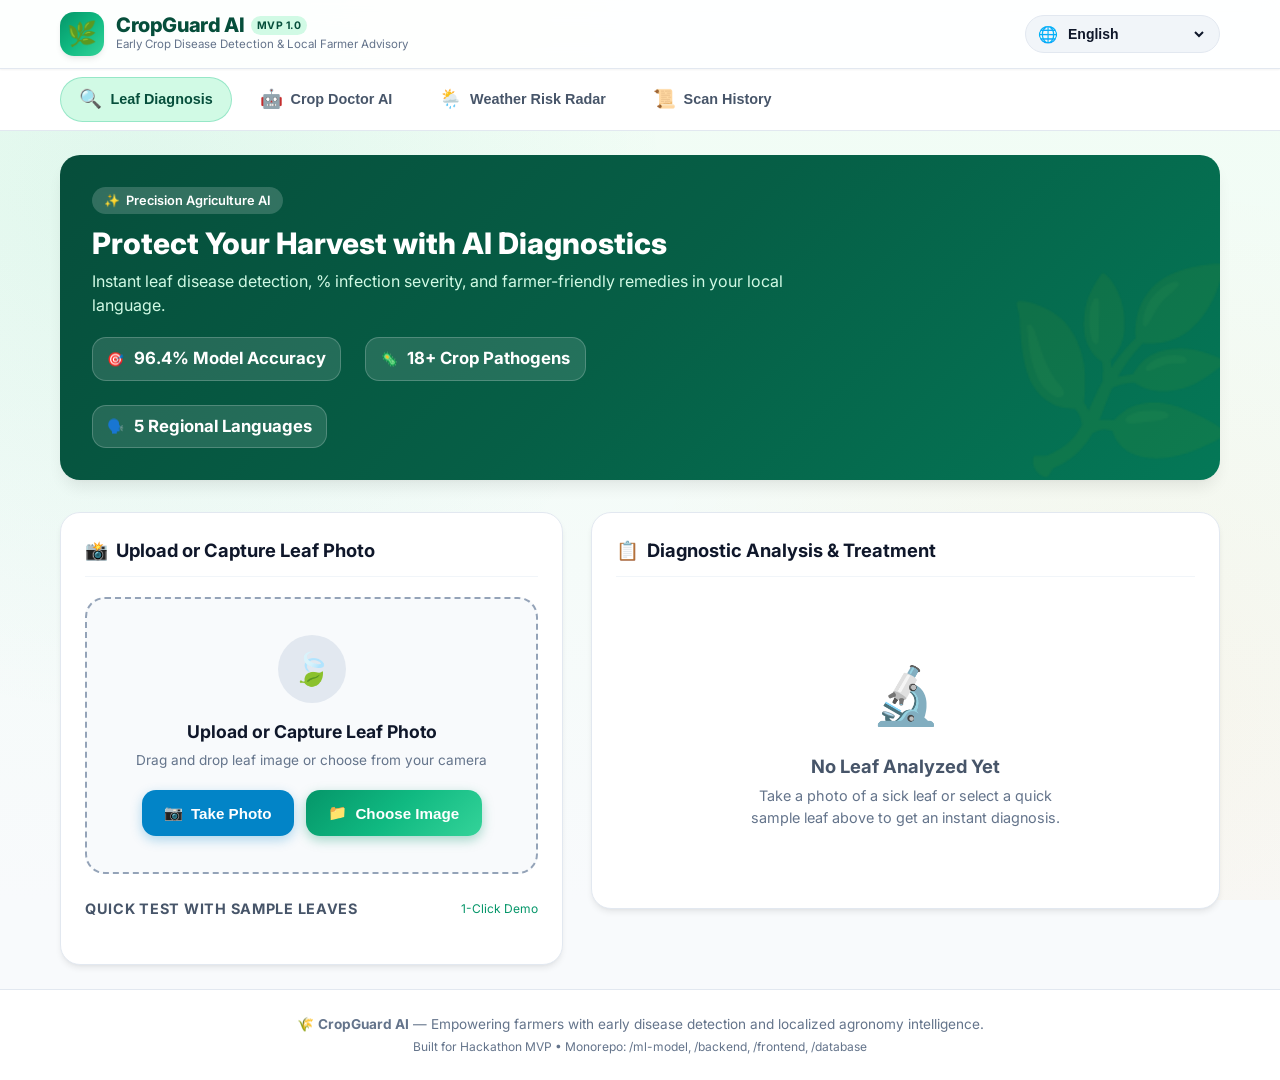
==== frontend/index.html @ 184a6dca "feat: complete CropGuard AI platform implementation" ====
<!DOCTYPE html>
<html lang="en">
<head>
  <meta charset="UTF-8">
  <meta name="viewport" content="width=device-width, initial-scale=1.0, maximum-scale=1.0, user-scalable=no">
  <title>CropGuard AI — Early Crop Disease Detection & Local Farmer Advisory</title>
  <meta name="description" content="AI-powered leaf disease detection and actionable pest management in regional languages for farmers.">
  
  <!-- Google Fonts: Inter -->
  <link rel="preconnect" href="https://fonts.googleapis.com">
  <link rel="preconnect" href="https://fonts.gstatic.com" crossorigin>
  <link href="https://fonts.googleapis.com/css2?family=Inter:wght@400;500;600;700;800&display=swap" rel="stylesheet">
  
  <!-- Main Stylesheet -->
  <link rel="stylesheet" href="css/styles.css">
</head>
<body>
  <div class="bg-ambient"></div>

  <!-- Header Bar -->
  <header class="app-header">
    <div class="header-container">
      <div class="brand-wrapper">
        <div class="brand-icon-box">🌿</div>
        <div class="brand-text">
          <div style="display: flex; align-items: center; gap: 0.4rem;">
            <h1 data-i18n="appTitle">CropGuard AI</h1>
            <span class="brand-badge">MVP 1.0</span>
          </div>
          <p style="font-size: 0.72rem; color: var(--text-muted);" data-i18n="tagline">Early Crop Disease Detection & Local Farmer Advisory</p>
        </div>
      </div>

      <div class="header-controls">
        <div class="lang-selector-wrap">
          <span>🌐</span>
          <select id="langSelect" class="lang-selector" aria-label="Select Language">
            <option value="en">English</option>
            <option value="hi">हिन्दी (Hindi)</option>
            <option value="mr">मराठी (Marathi)</option>
            <option value="es">Español (Spanish)</option>
            <option value="te">తెలుగు (Telugu)</option>
          </select>
        </div>
      </div>
    </div>
  </header>

  <!-- Navigation Tabs -->
  <nav class="app-nav">
    <div class="nav-container">
      <button class="nav-btn active" data-tab="scanner">
        <span class="nav-icon">🔍</span>
        <span data-i18n="tabScanner">Leaf Diagnosis</span>
      </button>
      <button class="nav-btn" data-tab="doctor">
        <span class="nav-icon">🤖</span>
        <span data-i18n="tabDoctor">Crop Doctor AI</span>
      </button>
      <button class="nav-btn" data-tab="weather">
        <span class="nav-icon">🌦️</span>
        <span data-i18n="tabWeather">Weather Risk Radar</span>
      </button>
      <button class="nav-btn" data-tab="history">
        <span class="nav-icon">📜</span>
        <span data-i18n="tabHistory">Scan History</span>
      </button>
    </div>
  </nav>

  <!-- Main Application Content -->
  <main class="app-main">

    <!-- ======================================================== -->
    <!-- TAB 1: LEAF DIAGNOSIS SCANNER -->
    <!-- ======================================================== -->
    <section id="tab-scanner" class="tab-pane active">
      
      <!-- Hero Banner -->
      <div class="hero-banner">
        <div class="hero-content">
          <div class="hero-tag">
            <span>✨</span> <span>Precision Agriculture AI</span>
          </div>
          <h2 class="hero-title" data-i18n="heroTitle">Protect Your Harvest with AI Diagnostics</h2>
          <p class="hero-subtitle" data-i18n="heroSubtitle">Instant leaf disease detection, % infection severity, and farmer-friendly remedies in your local language.</p>
          
          <div class="quick-stats-row">
            <div class="stat-chip">
              <span>🎯</span>
              <div><b data-i18n="statAccuracy">96.4% Model Accuracy</b></div>
            </div>
            <div class="stat-chip">
              <span>🦠</span>
              <div><b data-i18n="statDiseases">18+ Crop Pathogens</b></div>
            </div>
            <div class="stat-chip">
              <span>🗣️</span>
              <div><b data-i18n="statLanguages">5 Regional Languages</b></div>
            </div>
          </div>
        </div>
      </div>

      <!-- Scanner Grid -->
      <div class="scanner-grid">
        
        <!-- Left: Upload Box & Samples -->
        <div class="upload-column">
          <div class="card">
            <div class="card-header">
              <h3 class="card-title">
                <span>📸</span> <span data-i18n="uploadTitle">Upload or Capture Leaf Photo</span>
              </h3>
            </div>

            <!-- Drag & Drop Zone -->
            <div id="dropzone" class="dropzone-container">
              <div class="dropzone-icon">🍃</div>
              <div class="dropzone-text">
                <h3 data-i18n="uploadTitle">Upload or Capture Leaf Photo</h3>
                <p data-i18n="uploadSubtitle">Drag and drop leaf image or choose from your camera</p>
              </div>

              <div class="upload-action-buttons">
                <!-- Mobile Camera Button -->
                <button id="btnCamera" class="btn btn-camera" type="button">
                  <span>📷</span> <span data-i18n="btnTakePhoto">Take Photo</span>
                </button>
                <!-- File Picker Button -->
                <button id="btnPickFile" class="btn btn-primary" type="button">
                  <span>📁</span> <span data-i18n="btnUpload">Choose Image</span>
                </button>
              </div>

              <!-- Hidden Inputs -->
              <input id="fileInput" class="file-input-hidden" type="file" accept="image/*">
              <input id="cameraInput" class="file-input-hidden" type="file" accept="image/*" capture="environment">
            </div>

            <!-- Quick Test Sample Leaves Bar -->
            <div class="sample-bar-section">
              <div class="sample-bar-header">
                <h4 data-i18n="sampleHeader">Quick Test with Sample Leaves</h4>
                <span style="font-size: 0.75rem; color: var(--primary);">1-Click Demo</span>
              </div>
              <div id="samplesContainer" class="samples-carousel">
                <!-- Populated via JS -->
              </div>
            </div>
          </div>
        </div>

        <!-- Right: Results & Treatment Dashboard -->
        <div class="results-column">
          <div class="card results-card">
            <div class="card-header">
              <h3 class="card-title">
                <span>📋</span> <span>Diagnostic Analysis & Treatment</span>
              </h3>
            </div>

            <!-- Empty State -->
            <div id="emptyState" class="empty-state">
              <div class="empty-state-icon">🔬</div>
              <h3 data-i18n="emptyStateTitle">No Leaf Analyzed Yet</h3>
              <p data-i18n="emptyStateDesc">Take a photo of a sick leaf or select a quick sample leaf above to get an instant diagnosis.</p>
            </div>

            <!-- Loading State -->
            <div id="loadingState" class="loading-state">
              <div class="spinner"></div>
              <h3 data-i18n="loadingTitle">Analyzing Leaf Image...</h3>
              <p style="color: var(--text-muted); font-size: 0.85rem;" data-i18n="loadingSubtitle">
                Segmenting leaf tissue, identifying pathogens, and generating actionable remedy...
              </p>
            </div>

            <!-- Filled Results Content -->
            <div id="resultsContent" class="results-content">
              
              <!-- Crop & Disease Header -->
              <div class="diagnosis-header-card">
                <img id="diagnosisImg" class="diagnosis-img-preview" src="" alt="Analyzed Leaf">
                <div class="diagnosis-meta">
                  <div id="cropTag" class="crop-tag">🌱 Tomato</div>
                  <h3 id="diseaseTitle" class="disease-name-title">Early Blight</h3>
                  <div class="badge-row">
                    <span id="severityBadge" class="badge badge-medium badge-pulse">⚠️ Severity: Medium</span>
                    <span id="urgencyBadge" class="badge urgency-badge">⏱️ Act within 24-48 hours</span>
                  </div>
                </div>
              </div>

              <!-- Dual Meters (Severity & AI Confidence) -->
              <div class="meters-grid">
                <!-- Leaf Infection Area Meter -->
                <div class="meter-box">
                  <div class="meter-header">
                    <span data-i18n="affectedAreaLabel">Infected Leaf Area</span>
                    <span id="affectedPctVal" class="meter-val">28.5%</span>
                  </div>
                  <div class="progress-track">
                    <div id="affectedFill" class="progress-fill" style="width: 28.5%; background: var(--severity-medium);"></div>
                  </div>
                </div>

                <!-- AI Confidence Meter -->
                <div class="meter-box">
                  <div class="meter-header">
                    <span data-i18n="confidenceLabel">AI Confidence</span>
                    <span id="confidenceVal" class="meter-val">94%</span>
                  </div>
                  <div class="progress-track">
                    <div id="confidenceFill" class="progress-fill" style="width: 94%; background: var(--severity-healthy);"></div>
                  </div>
                </div>
              </div>

              <!-- Action Plan Section -->
              <div class="action-plan-wrap">
                <div class="section-subtitle">
                  <span data-i18n="actionPlanTitle">Actionable Treatment Plan</span>
                  <button id="speechBtn" class="speech-btn" type="button">
                    <span>🔊</span> <span data-i18n="btnListen">Listen Aloud</span>
                  </button>
                </div>

                <div id="actionStepsList" class="action-cards-list">
                  <!-- Injected via JS -->
                </div>
              </div>

              <!-- Ask Doctor for More Button -->
              <div style="margin-top: 1.25rem;">
                <button id="btnAskDoctorForScan" class="btn btn-outline" style="width: 100%;" type="button">
                  <span>💬</span> <span data-i18n="btnAskDoctor">Ask Crop Doctor About This</span>
                </button>
              </div>

            </div>
          </div>
        </div>

      </div>
    </section>


    <!-- ======================================================== -->
    <!-- TAB 2: CROP DOCTOR AI CHATBOT (KISAN SAHAYAK) -->
    <!-- ======================================================== -->
    <section id="tab-doctor" class="tab-pane">
      <div class="chat-container">
        
        <div class="chat-header">
          <div class="chat-header-info">
            <div class="chat-avatar">👨‍🌾</div>
            <div>
              <h3 style="font-size: 1.05rem; font-weight: 700;">Kisan Sahayak (Crop Doctor AI)</h3>
              <p style="font-size: 0.75rem; color: #d1fae5;">RAG Agronomy Knowledge Base • Real-time Guidance</p>
            </div>
          </div>
          <span class="badge" style="background: rgba(255,255,255,0.2); color:#fff;">Online</span>
        </div>

        <div id="chatMessages" class="chat-messages-area">
          <div class="chat-msg bot">
            <div class="chat-bubble">
              🌱 <b>Namaste Farmer Friend!</b><br>
              I am your AI Crop Doctor. Ask me anything about leaf spots, pesticide dosages, organic neem sprays, crop rotation, or fungal disease prevention!
            </div>
          </div>
        </div>

        <!-- Suggestion Chips Bar -->
        <div class="chat-suggestions-bar">
          <button class="chip-btn" type="button">How to treat Tomato Early Blight organically?</button>
          <button class="chip-btn" type="button">What is the Mancozeb dosage for potato blight?</button>
          <button class="chip-btn" type="button">How to cure whitefly infestation?</button>
          <button class="chip-btn" type="button">How to prevent rice blast disease?</button>
        </div>

        <!-- Chat Input -->
        <div class="chat-input-bar">
          <input id="chatInput" class="chat-input" type="text" placeholder="Ask about organic neem sprays, fertilizer dosages, leaf spots..." data-i18n-placeholder="chatPlaceholder">
          <button id="chatSendBtn" class="btn btn-primary" type="button">
            <span>➤</span> <span data-i18n="btnSend">Ask</span>
          </button>
        </div>

      </div>
    </section>


    <!-- ======================================================== -->
    <!-- TAB 3: WEATHER & DISEASE RISK RADAR -->
    <!-- ======================================================== -->
    <section id="tab-weather" class="tab-pane">
      <div class="weather-radar-grid">
        
        <!-- Controls Sidebar -->
        <div class="weather-controls-box">
          <h3 style="font-size: 1.15rem; font-weight: 700; margin-bottom: 0.5rem;" data-i18n="weatherTitle">Weather-Driven Disease Risk</h3>
          <p style="font-size: 0.85rem; color: var(--text-muted); margin-bottom: 1.25rem;" data-i18n="weatherSubtitle">Microclimate parameters for disease sporulation</p>

          <div class="slider-group">
            <div class="slider-label">
              <span>🌡️ Temperature</span>
              <span id="tempVal" style="color: var(--primary); font-weight: 700;">26.0°C</span>
            </div>
            <input id="tempSlider" class="range-slider" type="range" min="10" max="45" step="0.5" value="26.0">
          </div>

          <div class="slider-group">
            <div class="slider-label">
              <span>💧 Relative Humidity</span>
              <span id="humidityVal" style="color: #0284c7; font-weight: 700;">82%</span>
            </div>
            <input id="humiditySlider" class="range-slider" type="range" min="20" max="100" step="1" value="82">
          </div>

          <div class="slider-group">
            <div class="slider-label">
              <span>🌧️ Rainfall / Dew</span>
              <span id="rainVal" style="color: #6366f1; font-weight: 700;">4.5 mm</span>
            </div>
            <input id="rainSlider" class="range-slider" type="range" min="0" max="25" step="0.5" value="4.5">
          </div>

          <div style="background: #f1f5f9; padding: 0.85rem; border-radius: var(--radius-md); font-size: 0.8rem; color: var(--text-secondary);">
            💡 <i>Fungal spores germinate when relative humidity exceeds 75% with temperatures between 18°C and 28°C.</i>
          </div>
        </div>

        <!-- Radar Results Area -->
        <div class="card">
          <div style="display: flex; justify-content: space-between; align-items: center; margin-bottom: 1rem;">
            <h3 style="font-size: 1.2rem; font-weight: 800;">Real-Time Risk Analysis</h3>
            <span id="weatherOverallBadge" class="badge badge-high">High Risk Alert</span>
          </div>

          <div style="margin-bottom: 1.5rem;">
            <h4 id="weatherHeadline" style="font-size: 1.1rem; font-weight: 700; color: var(--text-primary); margin-bottom: 0.25rem;">
              High Fungal Blight Outbreak Risk Detected!
            </h4>
            <p id="weatherSummary" style="font-size: 0.9rem; color: var(--text-secondary);">
              High relative humidity (82%) and optimal temp (26°C) create prime conditions for Late Blight, Scab, and Downy Mildew.
            </p>
          </div>

          <!-- Risk Breakdown Cards -->
          <div id="riskCardsContainer" class="risk-cards-grid" style="margin-bottom: 1.5rem;">
            <!-- Injected via JS -->
          </div>

          <!-- Advisory Checklist -->
          <div style="background: #f8fafc; border: 1px solid var(--border-color); border-radius: var(--radius-md); padding: 1rem 1.25rem;">
            <h5 style="font-size: 0.9rem; font-weight: 700; margin-bottom: 0.6rem;">🛡️ Agronomic Field Preparation Checklist:</h5>
            <ul id="weatherChecklist" style="list-style: none;">
              <!-- Injected via JS -->
            </ul>
          </div>
        </div>

      </div>
    </section>


    <!-- ======================================================== -->
    <!-- TAB 4: SCAN HISTORY -->
    <!-- ======================================================== -->
    <section id="tab-history" class="tab-pane">
      <div class="card">
        <div class="card-header">
          <h3 class="card-title">
            <span>📜</span> <span data-i18n="historyTitle">Previous Crop Scans</span>
          </h3>
          <button id="refreshHistoryBtn" class="btn btn-outline btn-sm" type="button">
            <span>🔄</span> <span>Refresh</span>
          </button>
        </div>

        <div id="historyGrid" class="history-grid">
          <!-- Injected via JS -->
        </div>
      </div>
    </section>

  </main>

  <!-- Toast Notification Container -->
  <div id="toastContainer" class="toast-container"></div>

  <!-- Footer -->
  <footer class="app-footer">
    <p>🌾 <b>CropGuard AI</b> — Empowering farmers with early disease detection and localized agronomy intelligence.</p>
    <p style="font-size: 0.75rem; margin-top: 0.25rem; color: var(--text-muted);">
      Built for Hackathon MVP • Monorepo: /ml-model, /backend, /frontend, /database
    </p>
  </footer>

  <!-- Scripts -->
  <script src="js/i18n.js"></script>
  <script src="js/audio.js"></script>
  <script src="js/camera.js"></script>
  <script src="js/app.js"></script>
</body>
</html>
---- frontend/css/styles.css ----
/* CropGuard AI - Premium Agricultural Design System */
:root {
  --primary: #059669;
  --primary-hover: #047857;
  --primary-light: #d1fae5;
  --primary-dark: #064e3b;
  --primary-gradient: linear-gradient(135deg, #059669 0%, #10b981 50%, #34d399 100%);
  --accent: #f59e0b;
  --accent-light: #fef3c7;
  --accent-dark: #b45309;
  
  --severity-healthy: #10b981;
  --severity-low: #3b82f6;
  --severity-medium: #f59e0b;
  --severity-high: #ef4444;

  --bg-main: #f8fafc;
  --bg-card: #ffffff;
  --bg-card-glass: rgba(255, 255, 255, 0.85);
  --border-color: #e2e8f0;
  --border-hover: #cbd5e1;

  --text-primary: #0f172a;
  --text-secondary: #475569;
  --text-muted: #64748b;
  --text-light: #f8fafc;

  --radius-sm: 8px;
  --radius-md: 14px;
  --radius-lg: 20px;
  --radius-full: 9999px;

  --shadow-sm: 0 1px 2px 0 rgba(0, 0, 0, 0.05);
  --shadow-md: 0 4px 6px -1px rgba(0, 0, 0, 0.08), 0 2px 4px -2px rgba(0, 0, 0, 0.05);
  --shadow-lg: 0 10px 15px -3px rgba(0, 0, 0, 0.08), 0 4px 6px -4px rgba(0, 0, 0, 0.04);
  --shadow-xl: 0 20px 25px -5px rgba(0, 0, 0, 0.1), 0 8px 10px -6px rgba(0, 0, 0, 0.05);
  --shadow-glow: 0 0 20px rgba(16, 185, 129, 0.25);

  --font-family: 'Inter', system-ui, -apple-system, BlinkMacSystemFont, "Segoe UI", Roboto, sans-serif;
  --transition-fast: 0.15s ease;
  --transition-normal: 0.25s ease;
}

* {
  box-sizing: border-box;
  margin: 0;
  padding: 0;
  -webkit-tap-highlight-color: transparent;
}

body {
  font-family: var(--font-family);
  background: var(--bg-main);
  color: var(--text-primary);
  line-height: 1.5;
  min-height: 100vh;
  display: flex;
  flex-direction: column;
}

/* Background Leaf Pattern */
.bg-ambient {
  position: fixed;
  top: 0;
  left: 0;
  width: 100vw;
  height: 100vh;
  background: 
    radial-gradient(circle at 10% 20%, rgba(16, 185, 129, 0.08) 0%, transparent 40%),
    radial-gradient(circle at 90% 80%, rgba(245, 158, 11, 0.06) 0%, transparent 40%),
    linear-gradient(180deg, #f0fdf4 0%, #f8fafc 100%);
  z-index: -1;
  pointer-events: none;
}

/* App Header */
.app-header {
  background: rgba(255, 255, 255, 0.92);
  backdrop-filter: blur(12px);
  border-bottom: 1px solid var(--border-color);
  position: sticky;
  top: 0;
  z-index: 100;
  box-shadow: var(--shadow-sm);
}

.header-container {
  max-width: 1200px;
  margin: 0 auto;
  padding: 0.75rem 1.25rem;
  display: flex;
  align-items: center;
  justify-content: space-between;
}

.brand-wrapper {
  display: flex;
  align-items: center;
  gap: 0.75rem;
  text-decoration: none;
  color: inherit;
}

.brand-icon-box {
  width: 44px;
  height: 44px;
  background: var(--primary-gradient);
  border-radius: var(--radius-md);
  display: flex;
  align-items: center;
  justify-content: center;
  font-size: 1.5rem;
  box-shadow: var(--shadow-md);
  color: #fff;
}

.brand-text h1 {
  font-size: 1.25rem;
  font-weight: 800;
  letter-spacing: -0.02em;
  color: var(--primary-dark);
  line-height: 1.1;
}

.brand-badge {
  font-size: 0.65rem;
  font-weight: 700;
  background: var(--primary-light);
  color: var(--primary-dark);
  padding: 2px 6px;
  border-radius: var(--radius-full);
  letter-spacing: 0.05em;
  text-transform: uppercase;
}

.header-controls {
  display: flex;
  align-items: center;
  gap: 0.75rem;
}

.lang-selector-wrap {
  display: flex;
  align-items: center;
  gap: 0.4rem;
  background: #f1f5f9;
  padding: 0.35rem 0.75rem;
  border-radius: var(--radius-full);
  border: 1px solid var(--border-color);
}

.lang-selector {
  background: transparent;
  border: none;
  font-size: 0.875rem;
  font-weight: 600;
  color: var(--text-primary);
  outline: none;
  cursor: pointer;
}

/* Nav Tabs */
.app-nav {
  background: #fff;
  border-bottom: 1px solid var(--border-color);
}

.nav-container {
  max-width: 1200px;
  margin: 0 auto;
  display: flex;
  gap: 0.5rem;
  padding: 0.5rem 1.25rem;
  overflow-x: auto;
  scrollbar-width: none;
}

.nav-container::-webkit-scrollbar {
  display: none;
}

.nav-btn {
  display: flex;
  align-items: center;
  gap: 0.5rem;
  padding: 0.65rem 1.15rem;
  border-radius: var(--radius-full);
  border: 1px solid transparent;
  background: transparent;
  font-size: 0.9rem;
  font-weight: 600;
  color: var(--text-secondary);
  cursor: pointer;
  white-space: nowrap;
  transition: all var(--transition-fast);
}

.nav-btn:hover {
  background: #f1f5f9;
  color: var(--primary-dark);
}

.nav-btn.active {
  background: var(--primary-light);
  color: var(--primary-dark);
  border-color: rgba(16, 185, 129, 0.3);
  font-weight: 700;
}

.nav-btn .nav-icon {
  font-size: 1.15rem;
}

/* Main Container */
.app-main {
  flex: 1;
  max-width: 1200px;
  margin: 0 auto;
  width: 100%;
  padding: 1.5rem 1.25rem;
}

.tab-pane {
  display: none;
  animation: fadeIn 0.3s cubic-bezier(0.16, 1, 0.3, 1);
}

.tab-pane.active {
  display: block;
}

@keyframes fadeIn {
  from { opacity: 0; transform: translateY(6px); }
  to { opacity: 1; transform: translateY(0); }
}

/* Hero Section */
.hero-banner {
  background: linear-gradient(135deg, #064e3b 0%, #065f46 50%, #047857 100%);
  color: #fff;
  border-radius: var(--radius-lg);
  padding: 2rem 2rem;
  margin-bottom: 2rem;
  box-shadow: var(--shadow-lg);
  position: relative;
  overflow: hidden;
}

.hero-banner::after {
  content: '🌿';
  position: absolute;
  right: -20px;
  bottom: -30px;
  font-size: 12rem;
  opacity: 0.12;
  pointer-events: none;
}

.hero-content {
  position: relative;
  z-index: 2;
  max-width: 700px;
}

.hero-tag {
  display: inline-flex;
  align-items: center;
  gap: 0.4rem;
  background: rgba(255, 255, 255, 0.18);
  padding: 0.25rem 0.75rem;
  border-radius: var(--radius-full);
  font-size: 0.8rem;
  font-weight: 600;
  margin-bottom: 0.75rem;
  backdrop-filter: blur(4px);
}

.hero-title {
  font-size: 1.85rem;
  font-weight: 800;
  line-height: 1.2;
  margin-bottom: 0.5rem;
}

.hero-subtitle {
  font-size: 1rem;
  color: #d1fae5;
  margin-bottom: 1.25rem;
  font-weight: 400;
}

.quick-stats-row {
  display: flex;
  gap: 1.5rem;
  flex-wrap: wrap;
}

.stat-chip {
  background: rgba(255, 255, 255, 0.12);
  border: 1px solid rgba(255, 255, 255, 0.2);
  padding: 0.5rem 0.9rem;
  border-radius: var(--radius-md);
  display: flex;
  align-items: center;
  gap: 0.6rem;
  font-size: 0.85rem;
}

.stat-chip b {
  font-size: 1.05rem;
}

/* Scanner Grid Layout */
.scanner-grid {
  display: grid;
  grid-template-columns: 1fr;
  gap: 1.75rem;
}

@media (min-width: 900px) {
  .scanner-grid {
    grid-template-columns: 1fr 1.25fr;
  }
}

/* Card Styling */
.card {
  background: var(--bg-card);
  border-radius: var(--radius-lg);
  border: 1px solid var(--border-color);
  box-shadow: var(--shadow-md);
  padding: 1.5rem;
  transition: box-shadow var(--transition-normal);
}

.card:hover {
  box-shadow: var(--shadow-lg);
}

.card-header {
  display: flex;
  align-items: center;
  justify-content: space-between;
  margin-bottom: 1.25rem;
  padding-bottom: 0.75rem;
  border-bottom: 1px solid #f1f5f9;
}

.card-title {
  font-size: 1.15rem;
  font-weight: 700;
  color: var(--text-primary);
  display: flex;
  align-items: center;
  gap: 0.5rem;
}

/* Upload Dropzone */
.dropzone-container {
  border: 2px dashed #94a3b8;
  border-radius: var(--radius-lg);
  padding: 2.25rem 1.5rem;
  text-align: center;
  background: #f8fafc;
  cursor: pointer;
  transition: all var(--transition-fast);
  position: relative;
}

.dropzone-container:hover, .dropzone-container.dragover {
  border-color: var(--primary);
  background: #ecfdf5;
}

.dropzone-icon {
  width: 68px;
  height: 68px;
  background: #e2e8f0;
  color: var(--primary);
  border-radius: 50%;
  display: flex;
  align-items: center;
  justify-content: center;
  font-size: 2rem;
  margin: 0 auto 1rem;
  transition: transform var(--transition-fast);
}

.dropzone-container:hover .dropzone-icon {
  transform: scale(1.08);
  background: var(--primary-light);
}

.dropzone-text h3 {
  font-size: 1.1rem;
  font-weight: 700;
  color: var(--text-primary);
  margin-bottom: 0.25rem;
}

.dropzone-text p {
  font-size: 0.85rem;
  color: var(--text-muted);
  margin-bottom: 1.25rem;
}

.upload-action-buttons {
  display: flex;
  gap: 0.75rem;
  justify-content: center;
  flex-wrap: wrap;
}

.btn {
  display: inline-flex;
  align-items: center;
  justify-content: center;
  gap: 0.5rem;
  padding: 0.75rem 1.4rem;
  font-size: 0.95rem;
  font-weight: 600;
  border-radius: var(--radius-md);
  border: none;
  cursor: pointer;
  transition: all var(--transition-fast);
  text-decoration: none;
  min-height: 46px;
}

.btn-primary {
  background: var(--primary-gradient);
  color: #fff;
  box-shadow: 0 4px 12px rgba(5, 150, 105, 0.35);
}

.btn-primary:hover {
  background: linear-gradient(135deg, #047857 0%, #059669 100%);
  transform: translateY(-1px);
  box-shadow: 0 6px 16px rgba(5, 150, 105, 0.45);
}

.btn-camera {
  background: #0284c7;
  color: #fff;
  box-shadow: 0 4px 12px rgba(2, 132, 199, 0.3);
}

.btn-camera:hover {
  background: #0369a1;
  transform: translateY(-1px);
}

.btn-outline {
  background: #fff;
  color: var(--text-primary);
  border: 1px solid var(--border-color);
}

.btn-outline:hover {
  background: #f1f5f9;
  border-color: var(--border-hover);
}

.btn-sm {
  padding: 0.4rem 0.8rem;
  font-size: 0.85rem;
  min-height: 34px;
}

.file-input-hidden {
  display: none;
}

/* Sample Leaf Selector Bar */
.sample-bar-section {
  margin-top: 1.5rem;
}

.sample-bar-header {
  display: flex;
  align-items: center;
  justify-content: space-between;
  margin-bottom: 0.75rem;
}

.sample-bar-header h4 {
  font-size: 0.9rem;
  font-weight: 700;
  color: var(--text-secondary);
  text-transform: uppercase;
  letter-spacing: 0.05em;
}

.samples-carousel {
  display: flex;
  gap: 0.75rem;
  overflow-x: auto;
  padding-bottom: 0.5rem;
  scrollbar-width: thin;
}

.sample-card {
  flex: 0 0 110px;
  background: #fff;
  border: 1px solid var(--border-color);
  border-radius: var(--radius-md);
  padding: 0.5rem;
  text-align: center;
  cursor: pointer;
  transition: all var(--transition-fast);
}

.sample-card:hover {
  border-color: var(--primary);
  transform: translateY(-2px);
  box-shadow: var(--shadow-sm);
}

.sample-thumb-box {
  width: 100%;
  height: 70px;
  border-radius: var(--radius-sm);
  background: #f1f5f9;
  overflow: hidden;
  margin-bottom: 0.4rem;
  display: flex;
  align-items: center;
  justify-content: center;
}

.sample-thumb-box img {
  width: 100%;
  height: 100%;
  object-fit: cover;
}

.sample-card span {
  font-size: 0.72rem;
  font-weight: 600;
  color: var(--text-primary);
  display: block;
  white-space: nowrap;
  overflow: hidden;
  text-overflow: ellipsis;
}

/* Results Display Area */
.results-card {
  position: relative;
}

.empty-state {
  display: flex;
  flex-direction: column;
  align-items: center;
  justify-content: center;
  padding: 3.5rem 1.5rem;
  text-align: center;
}

.empty-state-icon {
  font-size: 3.5rem;
  margin-bottom: 1rem;
  color: #94a3b8;
}

.empty-state h3 {
  font-size: 1.15rem;
  font-weight: 700;
  color: var(--text-secondary);
  margin-bottom: 0.25rem;
}

.empty-state p {
  font-size: 0.9rem;
  color: var(--text-muted);
  max-width: 320px;
}

/* Scan Processing Loader */
.loading-state {
  display: none;
  flex-direction: column;
  align-items: center;
  justify-content: center;
  padding: 4rem 1.5rem;
  text-align: center;
}

.spinner {
  width: 52px;
  height: 52px;
  border: 4px solid var(--primary-light);
  border-top-color: var(--primary);
  border-radius: 50%;
  animation: spin 0.8s linear infinite;
  margin-bottom: 1.25rem;
}

@keyframes spin {
  to { transform: rotate(360deg); }
}

/* Results Content Filled */
.results-content {
  display: none;
}

.diagnosis-header-card {
  background: linear-gradient(135deg, #f0fdf4 0%, #ffffff 100%);
  border: 1px solid rgba(16, 185, 129, 0.2);
  border-radius: var(--radius-md);
  padding: 1.25rem;
  margin-bottom: 1.25rem;
  display: flex;
  gap: 1.25rem;
  align-items: center;
  flex-wrap: wrap;
}

.diagnosis-img-preview {
  width: 100px;
  height: 100px;
  border-radius: var(--radius-md);
  object-fit: cover;
  border: 2px solid #fff;
  box-shadow: var(--shadow-md);
  background: #e2e8f0;
}

.diagnosis-meta {
  flex: 1;
  min-width: 200px;
}

.crop-tag {
  font-size: 0.8rem;
  font-weight: 700;
  color: var(--primary-dark);
  text-transform: uppercase;
  letter-spacing: 0.05em;
  display: inline-flex;
  align-items: center;
  gap: 0.3rem;
  margin-bottom: 0.2rem;
}

.disease-name-title {
  font-size: 1.35rem;
  font-weight: 800;
  color: var(--text-primary);
  line-height: 1.2;
  margin-bottom: 0.5rem;
}

.badge-row {
  display: flex;
  align-items: center;
  gap: 0.6rem;
  flex-wrap: wrap;
}

.badge {
  display: inline-flex;
  align-items: center;
  gap: 0.35rem;
  padding: 0.3rem 0.75rem;
  border-radius: var(--radius-full);
  font-size: 0.8rem;
  font-weight: 700;
}

.badge-healthy { background: #d1fae5; color: #065f46; }
.badge-low { background: #dbeafe; color: #1e40af; }
.badge-medium { background: #fef3c7; color: #92400e; }
.badge-high { background: #fee2e2; color: #991b1b; }

.badge-pulse {
  animation: pulseBadge 2s infinite;
}

@keyframes pulseBadge {
  0% { transform: scale(1); }
  50% { transform: scale(1.05); }
  100% { transform: scale(1); }
}

.urgency-badge {
  background: #f1f5f9;
  color: #334155;
  border: 1px solid #cbd5e1;
}

/* Dual Meters (Severity % & Confidence) */
.meters-grid {
  display: grid;
  grid-template-columns: 1fr 1fr;
  gap: 1rem;
  margin-bottom: 1.25rem;
}

.meter-box {
  background: #f8fafc;
  border: 1px solid var(--border-color);
  border-radius: var(--radius-md);
  padding: 0.85rem 1rem;
}

.meter-header {
  display: flex;
  justify-content: space-between;
  align-items: center;
  font-size: 0.8rem;
  font-weight: 600;
  color: var(--text-secondary);
  margin-bottom: 0.4rem;
}

.meter-val {
  font-size: 1rem;
  font-weight: 800;
  color: var(--text-primary);
}

.progress-track {
  width: 100%;
  height: 8px;
  background: #e2e8f0;
  border-radius: var(--radius-full);
  overflow: hidden;
}

.progress-fill {
  height: 100%;
  border-radius: var(--radius-full);
  transition: width 0.6s cubic-bezier(0.16, 1, 0.3, 1);
}

/* Action Plan Section */
.action-plan-wrap {
  margin-bottom: 1.5rem;
}

.section-subtitle {
  font-size: 0.95rem;
  font-weight: 700;
  color: var(--text-secondary);
  display: flex;
  align-items: center;
  justify-content: space-between;
  margin-bottom: 0.75rem;
}

.speech-btn {
  background: #f1f5f9;
  border: 1px solid #cbd5e1;
  color: var(--text-primary);
  border-radius: var(--radius-full);
  padding: 0.3rem 0.8rem;
  font-size: 0.8rem;
  font-weight: 600;
  display: inline-flex;
  align-items: center;
  gap: 0.35rem;
  cursor: pointer;
  transition: all var(--transition-fast);
}

.speech-btn:hover {
  background: var(--primary-light);
  color: var(--primary-dark);
  border-color: var(--primary);
}

.speech-btn.playing {
  background: #ef4444;
  color: #fff;
  border-color: #dc2626;
  animation: pulseBadge 1.2s infinite;
}

.action-cards-list {
  display: flex;
  flex-direction: column;
  gap: 0.75rem;
}

.action-step-card {
  background: #fff;
  border: 1px solid var(--border-color);
  border-radius: var(--radius-md);
  padding: 0.9rem 1.1rem;
  display: flex;
  gap: 0.85rem;
  align-items: flex-start;
  transition: border-color var(--transition-fast);
}

.action-step-card:hover {
  border-color: #94a3b8;
}

.step-icon {
  width: 34px;
  height: 34px;
  border-radius: 50%;
  display: flex;
  align-items: center;
  justify-content: center;
  font-size: 1.1rem;
  flex-shrink: 0;
}

.step-icon.critical { background: #fee2e2; color: #b91c1c; }
.step-icon.organic { background: #d1fae5; color: #047857; }
.step-icon.chemical { background: #e0f2fe; color: #0369a1; }
.step-icon.prevention { background: #fef3c7; color: #b45309; }

.step-body h5 {
  font-size: 0.9rem;
  font-weight: 700;
  color: var(--text-primary);
  margin-bottom: 0.2rem;
}

.step-body p {
  font-size: 0.875rem;
  color: var(--text-secondary);
  line-height: 1.4;
}

/* Chat Assistant Tab */
.chat-container {
  display: flex;
  flex-direction: column;
  height: 600px;
  background: #fff;
  border-radius: var(--radius-lg);
  border: 1px solid var(--border-color);
  overflow: hidden;
  box-shadow: var(--shadow-md);
}

.chat-header {
  background: linear-gradient(135deg, #064e3b 0%, #065f46 100%);
  color: #fff;
  padding: 1rem 1.25rem;
  display: flex;
  align-items: center;
  justify-content: space-between;
}

.chat-header-info {
  display: flex;
  align-items: center;
  gap: 0.75rem;
}

.chat-avatar {
  width: 40px;
  height: 40px;
  background: rgba(255, 255, 255, 0.2);
  border-radius: 50%;
  display: flex;
  align-items: center;
  justify-content: center;
  font-size: 1.3rem;
}

.chat-messages-area {
  flex: 1;
  padding: 1.25rem;
  overflow-y: auto;
  display: flex;
  flex-direction: column;
  gap: 1rem;
  background: #f8fafc;
}

.chat-msg {
  display: flex;
  gap: 0.75rem;
  max-width: 85%;
}

.chat-msg.user {
  align-self: flex-end;
  flex-direction: row-reverse;
}

.chat-bubble {
  padding: 0.85rem 1.1rem;
  border-radius: var(--radius-md);
  font-size: 0.92rem;
  line-height: 1.45;
}

.chat-msg.user .chat-bubble {
  background: var(--primary);
  color: #fff;
  border-bottom-right-radius: 2px;
}

.chat-msg.bot .chat-bubble {
  background: #fff;
  color: var(--text-primary);
  border: 1px solid var(--border-color);
  border-bottom-left-radius: 2px;
  box-shadow: var(--shadow-sm);
}

.chat-suggestions-bar {
  padding: 0.6rem 1rem;
  background: #fff;
  border-top: 1px solid var(--border-color);
  display: flex;
  gap: 0.5rem;
  overflow-x: auto;
  scrollbar-width: none;
}

.chip-btn {
  background: #f1f5f9;
  border: 1px solid #e2e8f0;
  padding: 0.35rem 0.8rem;
  border-radius: var(--radius-full);
  font-size: 0.8rem;
  font-weight: 600;
  color: var(--text-secondary);
  white-space: nowrap;
  cursor: pointer;
  transition: all var(--transition-fast);
}

.chip-btn:hover {
  background: var(--primary-light);
  color: var(--primary-dark);
  border-color: var(--primary);
}

.chat-input-bar {
  padding: 0.85rem 1.25rem;
  background: #fff;
  border-top: 1px solid var(--border-color);
  display: flex;
  gap: 0.75rem;
}

.chat-input {
  flex: 1;
  padding: 0.75rem 1rem;
  border: 1px solid var(--border-color);
  border-radius: var(--radius-full);
  font-size: 0.95rem;
  outline: none;
  font-family: inherit;
}

.chat-input:focus {
  border-color: var(--primary);
  box-shadow: 0 0 0 3px rgba(16, 185, 129, 0.15);
}

/* Weather Radar Tab */
.weather-radar-grid {
  display: grid;
  grid-template-columns: 1fr;
  gap: 1.5rem;
}

@media (min-width: 850px) {
  .weather-radar-grid {
    grid-template-columns: 320px 1fr;
  }
}

.weather-controls-box {
  background: #fff;
  border-radius: var(--radius-lg);
  border: 1px solid var(--border-color);
  padding: 1.5rem;
}

.slider-group {
  margin-bottom: 1.25rem;
}

.slider-label {
  display: flex;
  justify-content: space-between;
  font-size: 0.875rem;
  font-weight: 600;
  margin-bottom: 0.35rem;
}

.range-slider {
  width: 100%;
  accent-color: var(--primary);
  cursor: pointer;
}

.risk-cards-grid {
  display: grid;
  grid-template-columns: 1fr;
  gap: 1rem;
}

@media (min-width: 650px) {
  .risk-cards-grid {
    grid-template-columns: 1fr 1fr;
  }
}

.risk-card {
  background: #fff;
  border-radius: var(--radius-md);
  border: 1px solid var(--border-color);
  padding: 1.25rem;
  box-shadow: var(--shadow-sm);
  display: flex;
  flex-direction: column;
  justify-content: space-between;
}

.risk-card-top {
  display: flex;
  align-items: center;
  justify-content: space-between;
  margin-bottom: 0.75rem;
}

.risk-card-title {
  font-size: 1rem;
  font-weight: 700;
}

.risk-score-circle {
  width: 48px;
  height: 48px;
  border-radius: 50%;
  display: flex;
  align-items: center;
  justify-content: center;
  font-weight: 800;
  font-size: 1.1rem;
}

/* History Cards */
.history-grid {
  display: grid;
  grid-template-columns: repeat(auto-fill, minmax(280px, 1fr));
  gap: 1.25rem;
}

.history-card {
  background: #fff;
  border-radius: var(--radius-md);
  border: 1px solid var(--border-color);
  padding: 1rem;
  box-shadow: var(--shadow-sm);
  transition: all var(--transition-fast);
  cursor: pointer;
}

.history-card:hover {
  border-color: var(--primary);
  transform: translateY(-2px);
  box-shadow: var(--shadow-md);
}

.history-card-header {
  display: flex;
  justify-content: space-between;
  align-items: center;
  margin-bottom: 0.5rem;
}

.history-date {
  font-size: 0.75rem;
  color: var(--text-muted);
}

.history-crop-title {
  font-size: 1.05rem;
  font-weight: 700;
  margin-bottom: 0.35rem;
}

.history-summary {
  font-size: 0.85rem;
  color: var(--text-secondary);
  display: -webkit-box;
  -webkit-line-clamp: 2;
  -webkit-box-orient: vertical;
  overflow: hidden;
}

/* Toast Notifications */
.toast-container {
  position: fixed;
  bottom: 20px;
  right: 20px;
  z-index: 1000;
  display: flex;
  flex-direction: column;
  gap: 0.5rem;
}

.toast {
  background: #1e293b;
  color: #fff;
  padding: 0.75rem 1.25rem;
  border-radius: var(--radius-md);
  font-size: 0.875rem;
  box-shadow: var(--shadow-xl);
  display: flex;
  align-items: center;
  gap: 0.5rem;
  animation: toastIn 0.3s ease;
}

@keyframes toastIn {
  from { opacity: 0; transform: translateY(10px); }
  to { opacity: 1; transform: translateY(0); }
}

/* Footer */
.app-footer {
  background: #fff;
  border-top: 1px solid var(--border-color);
  padding: 1.5rem 1.25rem;
  text-align: center;
  font-size: 0.85rem;
  color: var(--text-muted);
  margin-top: auto;
}
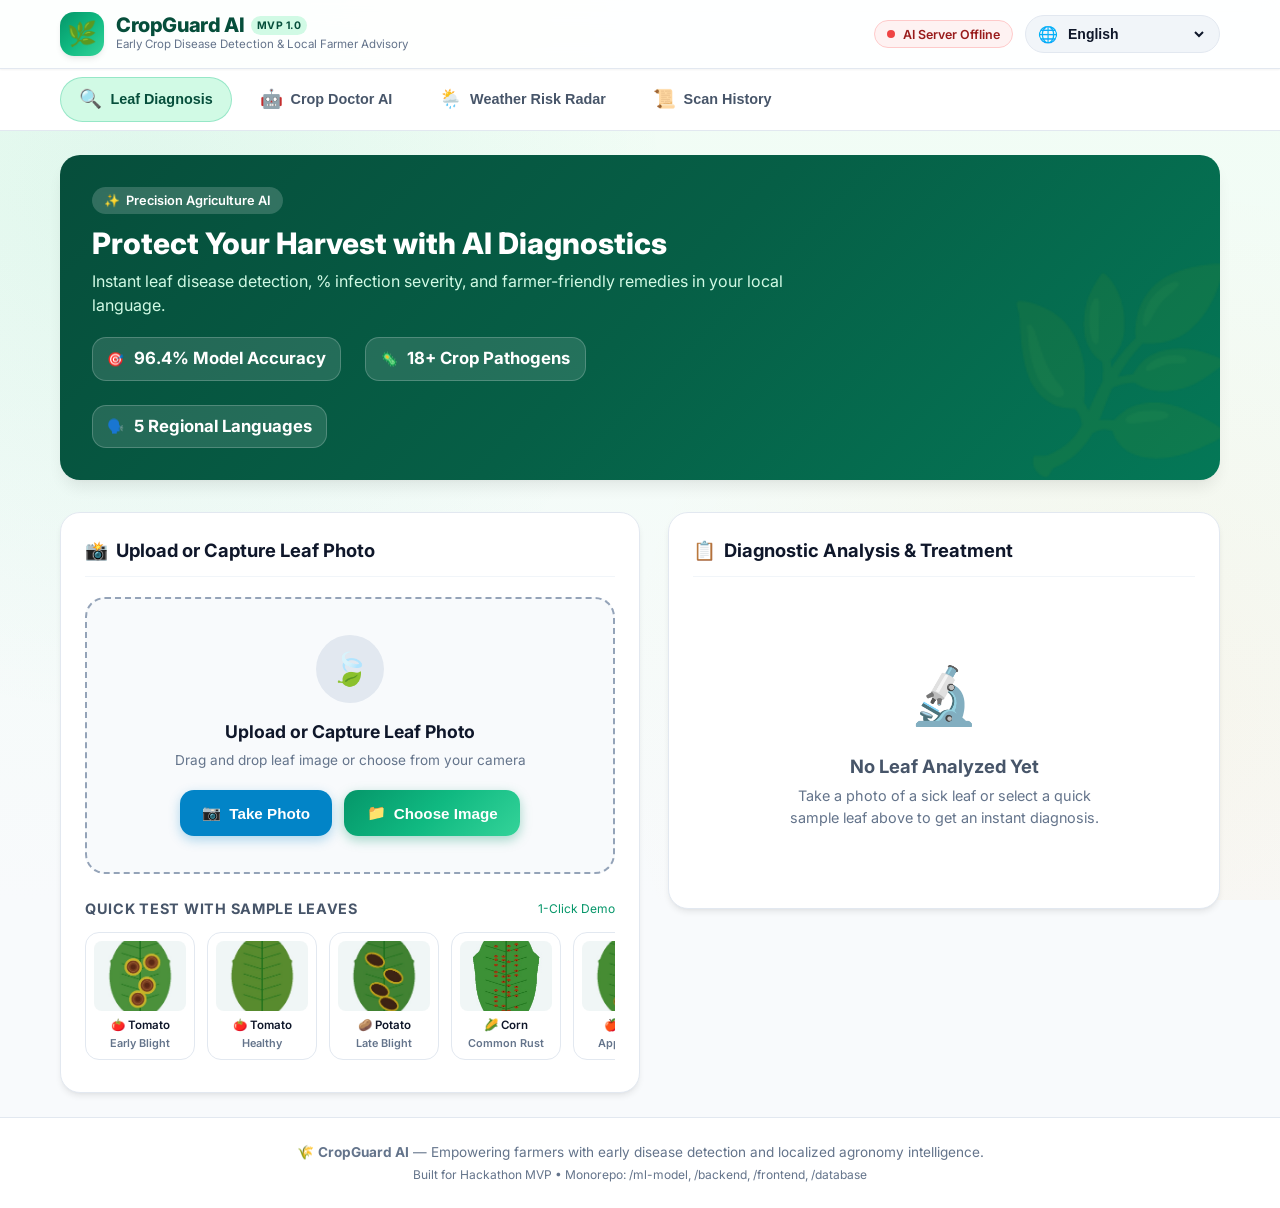
==== commit 27db0cea: "fix: resolve mobile diagnosis error, add client image compression and live backend manager" ====
--- a/frontend/index.html
+++ b/frontend/index.html
@@ -32,6 +32,10 @@
       </div>
 
       <div class="header-controls">
+        <button id="serverStatusBtn" class="server-status-btn" title="AI Backend Status — Click to configure connection" aria-label="Backend Server Status">
+          <span class="status-dot"></span>
+          <span id="serverStatusText">Checking Server...</span>
+        </button>
         <div class="lang-selector-wrap">
           <span>🌐</span>
           <select id="langSelect" class="lang-selector" aria-label="Select Language">
@@ -388,6 +392,33 @@
 
   </main>
 
+  <!-- Backend Server Settings Modal -->
+  <div id="serverModal" class="modal-backdrop">
+    <div class="modal-box">
+      <div style="display: flex; justify-content: space-between; align-items: center; margin-bottom: 1rem;">
+        <h3 style="font-size: 1.1rem; font-weight: 700; color: var(--primary-dark); display: flex; align-items: center; gap: 0.5rem;">
+          <span>⚙️</span> <span>AI Backend Server Connection</span>
+        </h3>
+        <button id="closeServerModalBtn" style="background: transparent; border: none; font-size: 1.4rem; cursor: pointer; color: var(--text-muted); line-height: 1;">&times;</button>
+      </div>
+      <p style="font-size: 0.85rem; color: var(--text-secondary); margin-bottom: 1rem; line-height: 1.4;">
+        CropGuard AI runs a deep learning PyTorch model (MobileNetV2) to diagnose crop diseases and OpenCV to segment affected leaf area. Connect this device to your active backend server.
+      </p>
+      <div style="margin-bottom: 1rem;">
+        <label for="serverUrlInput" style="display: block; font-size: 0.8rem; font-weight: 600; margin-bottom: 0.4rem; color: var(--text-primary);">Backend Server Base URL:</label>
+        <input type="text" id="serverUrlInput" placeholder="e.g. http://10.220.178.129:5000 or https://xyz.trycloudflare.com" style="width: 100%; padding: 0.6rem 0.8rem; border-radius: var(--radius-sm); border: 1px solid var(--border-color); font-size: 0.85rem; font-family: monospace; outline: none;">
+        <div style="font-size: 0.75rem; color: var(--text-muted); margin-top: 0.4rem; line-height: 1.3;">
+          Tip: On mobile, connect to your PC's Wi-Fi IP (e.g. <code>http://10.220.178.129:5000</code>) or enter your public tunnel URL. Leave empty to use the same host.
+        </div>
+      </div>
+      <div id="serverPingResult" style="padding: 0.6rem 0.8rem; border-radius: var(--radius-sm); font-size: 0.8rem; margin-bottom: 1rem; display: none;"></div>
+      <div style="display: flex; gap: 0.5rem; justify-content: flex-end;">
+        <button id="testServerBtn" class="btn btn-secondary" style="padding: 0.5rem 1rem; font-size: 0.85rem;">Test Ping</button>
+        <button id="saveServerBtn" class="btn btn-primary" style="padding: 0.5rem 1.2rem; font-size: 0.85rem;">Save & Connect</button>
+      </div>
+    </div>
+  </div>
+
   <!-- Toast Notification Container -->
   <div id="toastContainer" class="toast-container"></div>
 
--- a/frontend/css/styles.css
+++ b/frontend/css/styles.css
@@ -1134,3 +1134,79 @@
   color: var(--text-muted);
   margin-top: auto;
 }
+
+/* Server Status Indicator & Connection Modal */
+.server-status-btn {
+  display: inline-flex;
+  align-items: center;
+  gap: 0.45rem;
+  background: #f1f5f9;
+  padding: 0.35rem 0.75rem;
+  border-radius: var(--radius-full);
+  border: 1px solid var(--border-color);
+  font-size: 0.78rem;
+  font-weight: 600;
+  color: var(--text-secondary);
+  cursor: pointer;
+  transition: var(--transition-fast);
+  font-family: inherit;
+  white-space: nowrap;
+}
+.server-status-btn:hover {
+  border-color: var(--primary);
+  background: #e2e8f0;
+}
+.server-status-btn .status-dot {
+  width: 8px;
+  height: 8px;
+  border-radius: 50%;
+  background: #94a3b8;
+  display: inline-block;
+  transition: var(--transition-fast);
+}
+.server-status-btn.online {
+  background: #ecfdf5;
+  border-color: #a7f3d0;
+  color: #065f46;
+}
+.server-status-btn.online .status-dot {
+  background: #10b981;
+  box-shadow: 0 0 8px rgba(16, 185, 129, 0.6);
+}
+.server-status-btn.offline {
+  background: #fef2f2;
+  border-color: #fecaca;
+  color: #991b1b;
+}
+.server-status-btn.offline .status-dot {
+  background: #ef4444;
+}
+
+.modal-backdrop {
+  position: fixed;
+  inset: 0;
+  background: rgba(15, 23, 42, 0.65);
+  backdrop-filter: blur(5px);
+  display: none;
+  align-items: center;
+  justify-content: center;
+  z-index: 2000;
+  padding: 1rem;
+}
+.modal-backdrop.active {
+  display: flex;
+}
+.modal-box {
+  background: #ffffff;
+  border-radius: var(--radius-lg);
+  max-width: 480px;
+  width: 100%;
+  padding: 1.5rem;
+  box-shadow: var(--shadow-xl);
+  border: 1px solid var(--border-color);
+  animation: modalPop 0.2s ease-out;
+}
+@keyframes modalPop {
+  from { transform: scale(0.95); opacity: 0; }
+  to { transform: scale(1); opacity: 1; }
+}
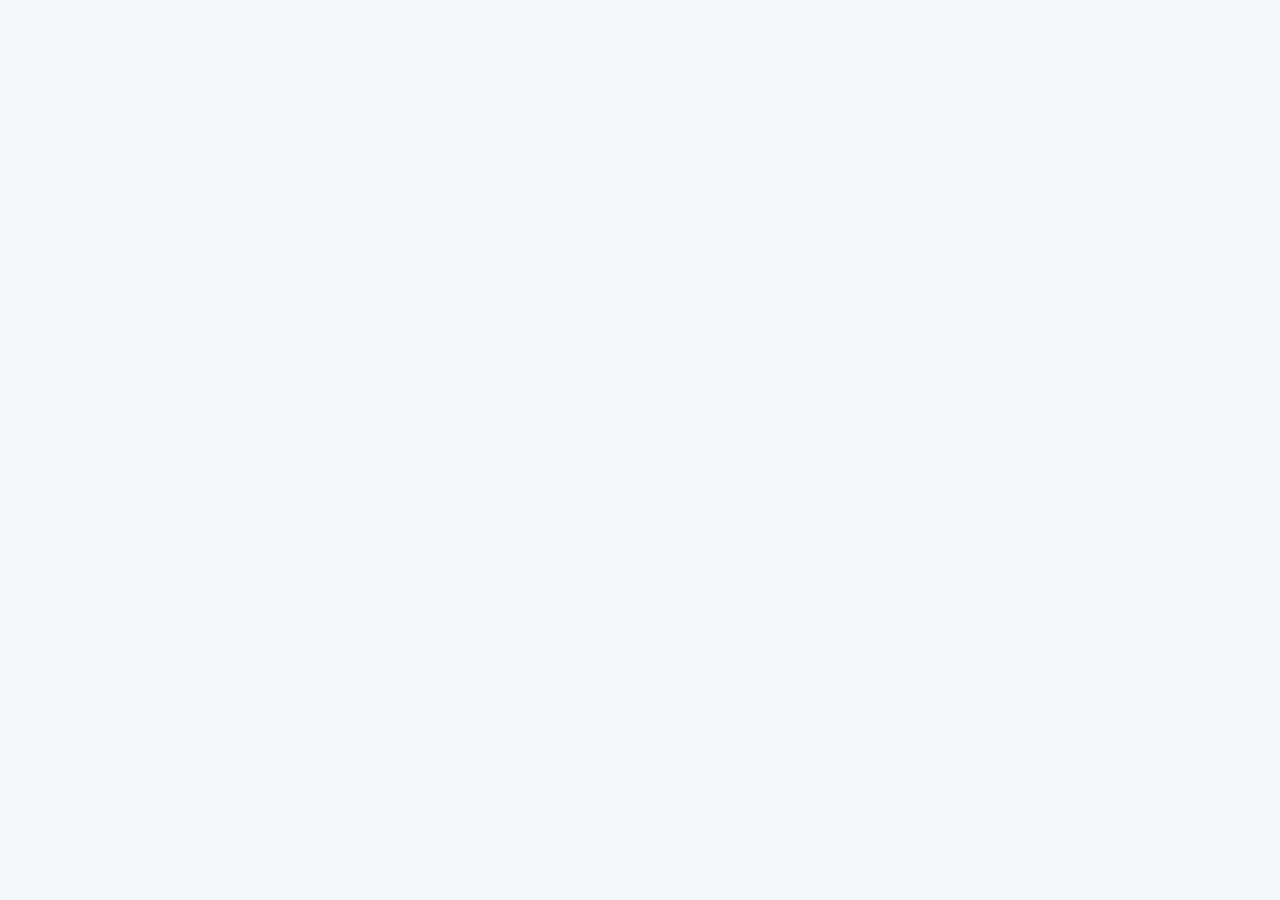
==== commit a1076fd0: "feat: add farmer authentication, OTP verification, dashboard, and disease knowledge base" ====
--- a/frontend/index.html
+++ b/frontend/index.html
@@ -5,435 +5,4700 @@
   <meta name="viewport" content="width=device-width, initial-scale=1.0, maximum-scale=1.0, user-scalable=no">
   <title>CropGuard AI — Early Crop Disease Detection & Local Farmer Advisory</title>
   <meta name="description" content="AI-powered leaf disease detection and actionable pest management in regional languages for farmers.">
-  
-  <!-- Google Fonts: Inter -->
+
+  <!-- Google Fonts -->
   <link rel="preconnect" href="https://fonts.googleapis.com">
   <link rel="preconnect" href="https://fonts.gstatic.com" crossorigin>
   <link href="https://fonts.googleapis.com/css2?family=Inter:wght@400;500;600;700;800&display=swap" rel="stylesheet">
-  
+
   <!-- Main Stylesheet -->
   <link rel="stylesheet" href="css/styles.css">
+
+  <style>
+    /* Logged-in Farmer Profile */
+    .farmer-profile {
+      display: flex;
+      align-items: center;
+      gap: 0.55rem;
+      padding: 0.45rem 0.75rem;
+      background: rgba(255, 255, 255, 0.96);
+      border: 1px solid var(--border-color);
+      border-radius: 999px;
+      box-shadow: 0 4px 14px rgba(0, 0, 0, 0.08);
+      color: var(--primary-dark);
+      font-size: 0.82rem;
+      font-weight: 700;
+      white-space: nowrap;
+    }
+
+    .farmer-avatar {
+      width: 32px;
+      height: 32px;
+      flex: 0 0 32px;
+      display: flex;
+      align-items: center;
+      justify-content: center;
+      background: #e8f5e9;
+      border-radius: 50%;
+      font-size: 1rem;
+    }
+
+    #farmerName {
+      max-width: 170px;
+      overflow: hidden;
+      text-overflow: ellipsis;
+      white-space: nowrap;
+    }
+
+    @media (max-width: 900px) {
+      .farmer-profile {
+        padding: 0.35rem 0.55rem;
+      }
+
+      .farmer-avatar {
+        width: 29px;
+        height: 29px;
+        flex-basis: 29px;
+      }
+
+      #farmerName {
+        max-width: 125px;
+      }
+    }
+
+    @media (max-width: 600px) {
+      .farmer-profile {
+        gap: 0.35rem;
+        font-size: 0.75rem;
+      }
+
+      #farmerName {
+        max-width: 95px;
+      }
+    }
+  
+  <style>
+    /* Farmer Account / Delete Account */
+    .farmer-account-btn {
+      border: 1px solid var(--border-color);
+      background: #fff;
+      color: var(--primary-dark);
+      border-radius: 999px;
+      padding: 0.48rem 0.72rem;
+      font-size: 0.78rem;
+      font-weight: 700;
+      cursor: pointer;
+      transition: 0.2s ease;
+    }
+
+    .farmer-account-btn:hover {
+      background: #f1f8f3;
+      border-color: #b7d8bf;
+    }
+
+    .danger-modal-box {
+      max-width: 520px;
+    }
+
+    .danger-warning {
+      background: #fff7ed;
+      border: 1px solid #fed7aa;
+      color: #9a3412;
+      border-radius: var(--radius-md);
+      padding: 0.9rem 1rem;
+      margin-bottom: 1rem;
+      line-height: 1.5;
+      font-size: 0.85rem;
+    }
+
+    .delete-account-input {
+      width: 100%;
+      box-sizing: border-box;
+      padding: 0.7rem 0.8rem;
+      border: 1px solid var(--border-color);
+      border-radius: var(--radius-sm);
+      font-size: 0.9rem;
+      outline: none;
+    }
+
+    .delete-account-input:focus {
+      border-color: var(--primary);
+      box-shadow: 0 0 0 3px rgba(22, 101, 52, 0.1);
+    }
+
+    .delete-account-actions {
+      display: flex;
+      justify-content: flex-end;
+      gap: 0.55rem;
+      flex-wrap: wrap;
+      margin-top: 1rem;
+    }
+
+    .delete-account-btn {
+      border: none;
+      background: #dc2626;
+      color: #fff;
+      border-radius: var(--radius-sm);
+      padding: 0.65rem 1rem;
+      font-weight: 700;
+      cursor: pointer;
+    }
+
+    .delete-account-btn:hover {
+      background: #b91c1c;
+    }
+
+    .delete-account-btn:disabled {
+      opacity: 0.6;
+      cursor: not-allowed;
+    }
+
+    @media (max-width: 600px) {
+      .farmer-account-btn {
+        padding: 0.4rem 0.58rem;
+      }
+
+      .delete-account-actions {
+        flex-direction: column-reverse;
+      }
+
+      .delete-account-actions button {
+        width: 100%;
+      }
+    }
+
+  </style>
+  <style>
+    /* CropGuard AI Voice Assistant */
+    .voice-assistant-box{
+      margin-top:1rem;
+      padding:.9rem 1rem;
+      border:1px solid var(--border-color);
+      border-radius:var(--radius-md);
+      background:#f8fafc
+    }
+
+    .voice-assistant-controls{
+      display:flex;
+      gap:.6rem;
+      align-items:center;
+      flex-wrap:wrap
+    }
+
+    .voice-assistant-btn,
+    .voice-stop-btn{
+      border-radius:var(--radius-sm);
+      padding:.65rem 1rem;
+      cursor:pointer;
+      font-weight:700
+    }
+
+    .voice-assistant-btn{
+      border:none;
+      background:var(--primary);
+      color:#fff
+    }
+
+    .voice-assistant-btn.listening{
+      animation:cropguardVoicePulse 1.2s infinite
+    }
+
+    .voice-stop-btn{
+      border:1px solid var(--border-color);
+      background:#fff;
+      color:var(--text-primary)
+    }
+
+    #voiceAssistantStatus{
+      margin-top:.55rem;
+      font-size:.78rem;
+      color:var(--text-muted)
+    }
+
+    @keyframes cropguardVoicePulse{
+      0%,100%{transform:scale(1)}
+      50%{transform:scale(1.04)}
+    }
+
+    @media(max-width:600px){
+      .voice-assistant-controls{
+        flex-direction:column;
+        align-items:stretch
+      }
+
+      .voice-assistant-btn,
+      .voice-stop-btn{
+        width:100%
+      }
+    }
+  
+</style>
+
+
+</style>
+  <script>
+    // Hide the scanner immediately while the login session is checked.
+    document.documentElement.classList.add("cropguard-auth-check");
+  </script>
+
+  <style>
+    html.cropguard-auth-check body {
+      visibility: hidden;
+    }
+  </style>
+
+<style>
+    /* CropGuard AI - Farmer Location & Disease Outbreak */
+    .outbreak-panel {
+      margin: 1rem 0 1.25rem;
+      border: 1px solid var(--border-color);
+      border-radius: var(--radius-md);
+      background: #fff;
+      box-shadow: 0 4px 16px rgba(0,0,0,.05);
+      overflow: hidden;
+    }
+
+    .outbreak-panel-header {
+      display: flex;
+      align-items: center;
+      justify-content: space-between;
+      gap: .75rem;
+      padding: .9rem 1rem;
+      background: #f0fdf4;
+      border-bottom: 1px solid #dcfce7;
+    }
+
+    .outbreak-panel-title {
+      font-weight: 800;
+      color: var(--primary-dark);
+      display: flex;
+      align-items: center;
+      gap: .45rem;
+    }
+
+    .location-status {
+      font-size: .78rem;
+      color: var(--text-muted);
+      margin-top: .2rem;
+    }
+
+    .location-body {
+      padding: 1rem;
+    }
+
+    .location-grid {
+      display: grid;
+      grid-template-columns: repeat(4, minmax(0, 1fr));
+      gap: .65rem;
+      margin: .85rem 0;
+    }
+
+    .location-field {
+      padding: .65rem .75rem;
+      background: #f8fafc;
+      border: 1px solid var(--border-color);
+      border-radius: var(--radius-sm);
+    }
+
+    .location-field-label {
+      display: block;
+      font-size: .68rem;
+      color: var(--text-muted);
+      margin-bottom: .2rem;
+    }
+
+    .location-field-value {
+      display: block;
+      font-size: .82rem;
+      font-weight: 700;
+      color: var(--text-primary);
+      overflow: hidden;
+      text-overflow: ellipsis;
+      white-space: nowrap;
+    }
+
+    .location-actions {
+      display: flex;
+      gap: .55rem;
+      flex-wrap: wrap;
+    }
+
+    .outbreak-alert {
+      display: none;
+      margin: 0 1rem 1rem;
+      padding: .9rem 1rem;
+      border-radius: var(--radius-md);
+      border: 1px solid #fecaca;
+      background: #fef2f2;
+      color: #991b1b;
+    }
+
+    .outbreak-alert.active {
+      display: block;
+      animation: cropguardOutbreakPulse 1.5s ease-in-out 2;
+    }
+
+    .outbreak-alert-title {
+      font-weight: 800;
+      margin-bottom: .25rem;
+    }
+
+    .outbreak-alert-text {
+      font-size: .82rem;
+      line-height: 1.45;
+    }
+
+    @keyframes cropguardOutbreakPulse {
+      0%, 100% { box-shadow: 0 0 0 rgba(220,38,38,0); }
+      50% { box-shadow: 0 0 0 5px rgba(220,38,38,.10); }
+    }
+
+    @media (max-width: 800px) {
+      .location-grid {
+        grid-template-columns: repeat(2, minmax(0, 1fr));
+      }
+    }
+
+    @media (max-width: 500px) {
+      .location-grid {
+        grid-template-columns: 1fr 1fr;
+      }
+
+      .location-actions {
+        flex-direction: column;
+      }
+
+      .location-actions .btn {
+        width: 100%;
+      }
+    }
+</style>
+
+<style id="cropguard-premium-ui">
+:root{
+  --cg-navy:#062b49;
+  --cg-navy-2:#07385d;
+  --cg-blue:#0a6da8;
+  --cg-green:#16a34a;
+  --cg-bg:#f4f8fb;
+  --cg-card:#ffffff;
+  --cg-text:#102a43;
+  --cg-muted:#627d98;
+  --cg-border:#dbe7ef;
+  --cg-shadow:0 12px 32px rgba(16,42,67,.08);
+  --cg-radius:18px;
+}
+*{box-sizing:border-box}
+body{
+  background:var(--cg-bg)!important;
+  color:var(--cg-text);
+  overflow-x:hidden;
+}
+.bg-ambient{opacity:.25!important}
+.app-header{
+  position:fixed!important;
+  z-index:1000;
+  top:0; left:270px; right:0;
+  height:72px;
+  background:rgba(255,255,255,.94)!important;
+  backdrop-filter:blur(18px);
+  border-bottom:1px solid var(--cg-border)!important;
+  box-shadow:0 4px 18px rgba(16,42,67,.05);
+}
+.header-container{
+  max-width:none!important;
+  height:100%;
+  padding:0 28px!important;
+}
+.brand-wrapper{display:none!important}
+.header-controls{width:100%; justify-content:flex-end!important; gap:10px!important}
+.header-controls:before{
+  content:"⌕  Search CropGuard...";
+  margin-right:auto;
+  display:flex; align-items:center;
+  width:260px; height:40px;
+  padding:0 14px;
+  border:1px solid var(--cg-border);
+  border-radius:12px;
+  color:#7b8fa3;
+  background:#f8fbfd;
+  font-size:13px;
+}
+.auth-buttons{display:none!important}
+.server-status-btn{border-radius:999px!important}
+.farmer-profile{box-shadow:none!important}
+.app-nav{
+  position:fixed!important;
+  z-index:1100;
+  left:0; top:0; bottom:0;
+  width:270px!important;
+  padding:18px 14px!important;
+  background:linear-gradient(180deg,#05243d 0%,#062f4f 55%,#031b2e 100%)!important;
+  border:0!important;
+  box-shadow:8px 0 28px rgba(2,24,41,.12);
+  overflow-y:auto;
+}
+.nav-container{
+  width:100%!important;
+  max-width:none!important;
+  display:flex!important;
+  flex-direction:column!important;
+  align-items:stretch!important;
+  gap:7px!important;
+}
+.cg-side-brand{
+  display:flex; align-items:center; gap:10px;
+  padding:6px 10px 22px;
+  color:#fff;
+}
+.cg-side-logo{
+  width:42px;height:42px;border-radius:13px;
+  display:grid;place-items:center;
+  background:linear-gradient(135deg,#74d34b,#159447);
+  font-size:22px;
+  box-shadow:0 8px 18px rgba(20,145,71,.25);
+}
+.cg-side-brand strong{display:block;font-size:18px;letter-spacing:-.3px}
+.cg-side-brand small{display:block;color:#a9c5d8;font-size:9px;margin-top:2px}
+.nav-btn{
+  width:100%!important;
+  min-height:46px;
+  justify-content:flex-start!important;
+  padding:0 14px!important;
+  border-radius:11px!important;
+  border:1px solid transparent!important;
+  color:#d8e7f1!important;
+  background:transparent!important;
+  font-weight:600!important;
+  text-align:left;
+}
+.nav-btn:hover{background:rgba(255,255,255,.08)!important}
+.nav-btn.active{
+  color:#fff!important;
+  background:linear-gradient(90deg,#0b78ba,#075b91)!important;
+  box-shadow:0 8px 18px rgba(0,91,145,.25);
+}
+.nav-icon{width:24px!important;font-size:17px!important}
+.cg-nav-divider{height:1px;background:rgba(255,255,255,.13);margin:14px 8px 8px}
+.cg-side-user{
+  margin-top:auto;
+  padding:14px 10px 6px;
+  border-top:1px solid rgba(255,255,255,.13);
+  color:#fff;
+}
+.cg-side-user-row{display:flex;align-items:center;gap:10px}
+.cg-side-user-avatar{width:38px;height:38px;border-radius:50%;display:grid;place-items:center;background:#eaf7ee}
+.cg-side-user small{display:block;color:#9fb7c9;font-size:10px}
+.cg-side-user strong{
+  display:block;
+  font-size:15px;
+  font-weight:800;
+  color:#fff;
+  line-height:1.2;
+  white-space:nowrap;
+  overflow:visible;
+  text-overflow:clip;
+}
+.cg-side-user-info{
+  min-width:0;
+  flex:1;
+  overflow:visible;
+}
+.cg-side-user small{
+  display:block;
+  color:#9fb7c9;
+  font-size:10px;
+  margin-top:3px;
+}
+.cg-side-user-info strong{
+  max-width:none!important;
+}
+.cg-settings-btn{
+  display:none!important;
+}
+.cg-settings-btn:hover{
+  background:rgba(255,255,255,.08)!important;
+}
+.cg-side-user{position:relative;cursor:pointer}
+.cg-side-user-row{
+  padding:9px 8px;
+  border-radius:12px;
+  transition:background .2s ease,transform .2s ease;
+}
+.cg-side-user-row:hover{background:rgba(255,255,255,.08);transform:translateY(-1px)}
+.cg-side-user-row:focus-visible{outline:2px solid #66d3ff;outline-offset:2px}
+.cg-profile-menu{
+  position:absolute;
+  left:10px;
+  right:10px;
+  bottom:70px;
+  display:none;
+  padding:7px;
+  background:#fff;
+  border:1px solid #d9e5ee;
+  border-radius:14px;
+  box-shadow:0 16px 35px rgba(2,32,52,.25);
+  z-index:1000;
+}
+.cg-profile-menu.open{display:block;animation:cgMenuIn .16s ease-out}
+.cg-profile-menu button{
+  width:100%;display:flex;align-items:center;gap:10px;
+  border:0;background:transparent;color:#123047;
+  padding:11px 12px;border-radius:10px;
+  font:600 13px Inter,Arial,sans-serif;text-align:left;cursor:pointer;
+}
+.cg-profile-menu button:hover{background:#eef7fb}
+.cg-profile-menu .cg-logout-item{color:#b42318}
+.cg-profile-menu .cg-logout-item:hover{background:#fff1f0}
+.cg-menu-divider{height:1px;background:#e6edf2;margin:5px 4px}
+@keyframes cgMenuIn{from{opacity:0;transform:translateY(6px)}to{opacity:1;transform:translateY(0)}}
+@media(max-width:700px){.cg-profile-menu{left:5px;right:5px;bottom:64px}}
+
+.cg-settings-btn:focus-visible{
+  outline:2px solid #66d3ff;
+  outline-offset:2px;
+}
+.app-main{
+  margin-left:270px!important;
+  padding:92px 30px 36px!important;
+  max-width:none!important;
+  width:auto!important;
+}
+.tab-pane{max-width:1400px;margin:0 auto}
+.card,.weather-controls-box,.chat-container{
+  border:1px solid var(--cg-border)!important;
+  box-shadow:var(--cg-shadow)!important;
+  border-radius:var(--cg-radius)!important;
+}
+.cg-home-hero{
+  position:relative; overflow:hidden;
+  min-height:150px;
+  border-radius:20px;
+  padding:25px 28px;
+  color:#fff;
+  background:
+    linear-gradient(100deg,rgba(4,45,73,.96),rgba(8,109,168,.86)),
+    linear-gradient(120deg,#0a6da8,#16a34a);
+  box-shadow:0 16px 34px rgba(6,43,73,.18);
+}
+.cg-home-hero:after{
+  content:"🌿";
+  position:absolute;right:30px;bottom:-18px;
+  font-size:110px;opacity:.14;transform:rotate(-10deg)
+}
+.cg-eyebrow{font-size:12px;opacity:.82;margin-bottom:7px}
+.cg-home-title{font-size:28px;line-height:1.15;margin:0 0 7px;font-weight:800}
+.cg-home-subtitle{font-size:13px;opacity:.88;max-width:650px}
+.cg-stat-grid{display:grid;grid-template-columns:repeat(4,1fr);gap:14px;margin:18px 0}
+.cg-stat-card{
+  background:#fff;border:1px solid var(--cg-border);border-radius:16px;
+  padding:16px;box-shadow:0 8px 22px rgba(16,42,67,.06)
+}
+.cg-stat-icon{font-size:20px;margin-bottom:8px}
+.cg-stat-value{font-size:24px;font-weight:800;color:var(--cg-text)}
+.cg-stat-label{font-size:11px;color:var(--cg-muted);margin-top:3px}
+.cg-stat-good{color:#16834a}
+.cg-stat-warn{color:#d97706}
+.cg-home-grid{display:grid;grid-template-columns:1.25fr .75fr;gap:18px}
+.cg-card{
+  background:#fff;border:1px solid var(--cg-border);border-radius:18px;
+  padding:18px;box-shadow:var(--cg-shadow)
+}
+.cg-card-title{display:flex;justify-content:space-between;align-items:center;margin-bottom:14px}
+.cg-card-title h3{margin:0;font-size:15px}
+.cg-card-title span{font-size:11px;color:var(--cg-muted)}
+.cg-location-grid{display:grid;grid-template-columns:1fr 1fr;gap:12px}
+.cg-location-box{padding:13px;border-radius:14px;background:#f7fbfd;border:1px solid #e4eef4}
+.cg-location-box small{display:block;color:var(--cg-muted);font-size:10px}
+.cg-location-box strong{display:block;margin-top:3px;font-size:13px}
+.cg-alert{
+  padding:15px;border-radius:15px;
+  background:#fff5f5;border:1px solid #fecaca
+}
+.cg-alert strong{display:block;color:#b91c1c;font-size:13px}
+.cg-alert p{margin:5px 0 0;font-size:12px;color:#7f1d1d;line-height:1.45}
+.cg-actions{display:grid;grid-template-columns:repeat(3,1fr);gap:10px;margin-top:14px}
+.cg-action{
+  border:1px solid var(--cg-border);background:#fff;border-radius:14px;
+  padding:13px;text-align:left;cursor:pointer;transition:.2s;
+}
+.cg-action:hover{transform:translateY(-2px);box-shadow:0 10px 20px rgba(16,42,67,.08);border-color:#9cc7df}
+.cg-action b{display:block;font-size:12px;margin-top:7px}
+.cg-action span{font-size:21px}
+.cg-preview{
+  display:grid;grid-template-columns:1fr 1fr;gap:12px
+}
+.cg-preview-box{padding:14px;border-radius:14px;background:#f8fbfd;border:1px solid var(--cg-border)}
+.cg-preview-number{font-size:22px;font-weight:800}
+.cg-progress{height:7px;background:#e9f0f4;border-radius:99px;overflow:hidden;margin-top:9px}
+.cg-progress i{display:block;height:100%;border-radius:99px;background:linear-gradient(90deg,#0a6da8,#16a34a)}
+.cg-mini-list{display:grid;gap:9px}
+.cg-mini-row{display:flex;align-items:center;justify-content:space-between;padding:10px 0;border-bottom:1px solid #edf2f5;font-size:12px}
+.cg-mini-row:last-child{border-bottom:0}
+.cg-pill{padding:4px 8px;border-radius:999px;background:#ecfdf5;color:#166534;font-size:10px;font-weight:700}
+.cg-section-title{font-size:22px;font-weight:800;margin:0 0 5px}
+.cg-section-sub{font-size:12px;color:var(--cg-muted);margin:0 0 18px}
+.cg-report-grid{display:grid;grid-template-columns:1.4fr .6fr;gap:18px}
+.cg-bars{display:grid;gap:13px}
+.cg-bar-row{display:grid;grid-template-columns:105px 1fr 45px;gap:10px;align-items:center;font-size:11px}
+.cg-bar{height:10px;background:#edf3f6;border-radius:99px;overflow:hidden}
+.cg-bar i{display:block;height:100%;border-radius:99px;background:#0a6da8}
+.cg-table{width:100%;border-collapse:collapse;font-size:11px}
+.cg-table th,.cg-table td{padding:10px 7px;border-bottom:1px solid #edf2f5;text-align:left}
+.cg-table th{color:#627d98;font-weight:700}
+.cg-mobile-nav{display:none}
+
+/* Improve existing sections to match the mockup */
+.hero-banner{border-radius:20px!important;box-shadow:var(--cg-shadow)!important}
+.scanner-grid{gap:18px!important}
+.results-card{min-height:520px}
+.weather-radar-grid{gap:18px!important}
+.chat-header{border-radius:18px 18px 0 0!important}
+.history-grid{gap:14px!important}
+
+/* Mobile */
+@media(max-width:1000px){
+  .app-header{left:0!important}
+  .app-nav{
+    width:78px!important;padding:14px 9px!important
+  }
+  .cg-side-brand strong,.cg-side-brand small,.nav-btn span:not(.nav-icon),.cg-side-user div:not(.cg-side-user-avatar){display:none}
+  .cg-side-brand{justify-content:center;padding:4px 0 18px}
+  .nav-btn{justify-content:center!important;padding:0!important}
+  .nav-icon{margin:0!important}
+  .app-main{margin-left:78px!important;padding:88px 18px 30px!important}
+  .cg-stat-grid{grid-template-columns:repeat(2,1fr)}
+  .cg-home-grid,.cg-report-grid{grid-template-columns:1fr}
+}
+@media(max-width:700px){
+  .app-header{height:62px!important}
+  .header-container{padding:0 10px!important}
+  .header-controls:before{display:none}
+  .farmer-profile{display:none!important}
+  .farmer-account-btn{display:none!important}
+  .lang-selector-wrap{font-size:11px}
+  .server-status-btn{max-width:32px;overflow:hidden;padding:7px!important}
+  #serverStatusText{display:none}
+  .app-nav{display:none!important}
+  .app-main{margin-left:0!important;padding:75px 12px 82px!important}
+  .cg-home-hero{min-height:165px;padding:21px}
+  .cg-home-title{font-size:23px}
+  .cg-stat-grid{grid-template-columns:1fr 1fr;gap:9px}
+  .cg-stat-card{padding:12px}
+  .cg-stat-value{font-size:20px}
+  .cg-location-grid{grid-template-columns:1fr}
+  .cg-actions{grid-template-columns:1fr}
+  .cg-preview{grid-template-columns:1fr}
+  .cg-mobile-nav{
+    display:grid;grid-template-columns:repeat(5,1fr);
+    position:fixed;z-index:1200;left:8px;right:8px;bottom:8px;
+    background:rgba(5,36,61,.96);backdrop-filter:blur(15px);
+    border-radius:18px;padding:7px;
+    box-shadow:0 12px 28px rgba(2,24,41,.25)
+  }
+  .cg-mobile-nav button{
+    border:0;background:transparent;color:#d8e7f1;padding:8px 3px;border-radius:12px;font-size:9px
+  }
+  .cg-mobile-nav button.active{background:#0a6da8;color:#fff}
+  .cg-mobile-nav span{display:block;font-size:16px;margin-bottom:2px}
+}
+</style>
+
+
+  <!-- CropGuard AI - Village Disease Heatmap -->
+  <link
+    rel="stylesheet"
+    href="https://unpkg.com/leaflet@1.9.4/dist/leaflet.css"
+    integrity="sha256-p4NxAoJBhIINfQ3h6QZxH4Xb1Qx4g8h4V4k8c1m5s8="
+    crossorigin=""
+  >
+  <style id="cropguard-village-heatmap-style">
+    .cg-heatmap-card{
+      margin-top:18px;
+      overflow:hidden;
+    }
+    .cg-heatmap-toolbar{
+      display:flex;
+      justify-content:space-between;
+      align-items:center;
+      gap:10px;
+      flex-wrap:wrap;
+      margin-bottom:12px;
+    }
+    .cg-heatmap-filters{
+      display:flex;
+      gap:8px;
+      flex-wrap:wrap;
+      align-items:center;
+    }
+    .cg-heatmap-select{
+      border:1px solid var(--cg-border);
+      background:#fff;
+      color:var(--cg-text);
+      border-radius:10px;
+      padding:8px 10px;
+      font-size:12px;
+      outline:none;
+    }
+    .cg-heatmap-status{
+      font-size:11px;
+      color:var(--cg-muted);
+    }
+    #cropguardDiseaseMap{
+      width:100%;
+      height:430px;
+      border-radius:14px;
+      border:1px solid var(--cg-border);
+      overflow:hidden;
+      background:#eef5f8;
+    }
+    .cg-map-legend{
+      display:flex;
+      gap:14px;
+      flex-wrap:wrap;
+      margin-top:10px;
+      font-size:11px;
+      color:var(--cg-muted);
+    }
+    .cg-map-legend span{
+      display:inline-flex;
+      align-items:center;
+      gap:5px;
+    }
+    .cg-map-dot{
+      width:10px;height:10px;border-radius:50%;display:inline-block;
+    }
+    .cg-map-dot.high{background:#dc2626}
+    .cg-map-dot.moderate{background:#f59e0b}
+    .cg-map-dot.low{background:#16a34a}
+    .cg-map-summary{
+      display:grid;
+      grid-template-columns:repeat(4,1fr);
+      gap:9px;
+      margin-top:12px;
+    }
+    .cg-map-summary-box{
+      padding:11px;
+      border:1px solid var(--cg-border);
+      border-radius:12px;
+      background:#f8fbfd;
+    }
+    .cg-map-summary-box small{
+      display:block;
+      color:var(--cg-muted);
+      font-size:9px;
+    }
+    .cg-map-summary-box strong{
+      display:block;
+      margin-top:3px;
+      font-size:17px;
+    }
+    @media(max-width:700px){
+      #cropguardDiseaseMap{height:340px}
+      .cg-map-summary{grid-template-columns:repeat(2,1fr)}
+      .cg-heatmap-toolbar{align-items:stretch}
+      .cg-heatmap-filters{width:100%}
+      .cg-heatmap-select,.cg-heatmap-filters .btn{flex:1}
+    }
+  </style>
+
+
+<style id="cg-location-in-myfarm">
+.cg-myfarm-location-wrap{
+  width:100%;
+  margin-top:20px;
+}
+#tab-myfarm #farmerLocationPanel{
+  width:100%;
+}
+@media(max-width:700px){
+  .cg-myfarm-location-wrap{margin-top:14px;}
+}
+</style>
+
+
+<style id="cropguard-report-analysis-dashboard">
+/* ==========================================================
+   CropGuard AI — Reports & Analytics Dashboard
+   Visual system inspired by the supplied dashboard reference.
+   Uses existing APIs and preserves the rest of the application.
+   ========================================================== */
+.cg-report-dashboard{
+  --rd-green:#159447;
+  --rd-green-dark:#083b2d;
+  --rd-green-soft:#eaf7e9;
+  --rd-blue:#147fc0;
+  --rd-orange:#f3a51b;
+  --rd-red:#e74735;
+  --rd-text:#12352d;
+  --rd-muted:#6b7e76;
+  --rd-border:#dce8df;
+  --rd-card:#fff;
+  --rd-shadow:0 8px 24px rgba(30,78,53,.08);
+  width:100%;
+  max-width:1450px;
+  margin:0 auto;
+  color:var(--rd-text);
+}
+.cg-rd-hero{
+  min-height:122px;
+  position:relative;
+  overflow:hidden;
+  display:flex;
+  justify-content:space-between;
+  align-items:flex-end;
+  gap:20px;
+  padding:24px 28px;
+  border-radius:18px;
+  color:#fff;
+  background:
+    linear-gradient(90deg,rgba(6,67,45,.97),rgba(20,128,76,.80)),
+    linear-gradient(120deg,#1b6d49,#8fbd76);
+  box-shadow:0 12px 30px rgba(19,80,49,.16);
+}
+.cg-rd-hero:after{
+  content:"🌾   🌿   🌱";
+  position:absolute;
+  right:30px;
+  bottom:-24px;
+  font-size:78px;
+  opacity:.20;
+  letter-spacing:7px;
+  pointer-events:none;
+}
+.cg-rd-eyebrow{
+  font-size:10px;
+  letter-spacing:1.7px;
+  font-weight:800;
+  opacity:.78;
+  margin-bottom:6px;
+}
+.cg-rd-hero h2{
+  margin:0;
+  font-size:30px;
+  line-height:1.1;
+  font-weight:800;
+}
+.cg-rd-hero p{
+  margin:7px 0 0;
+  font-size:13px;
+  opacity:.9;
+}
+.cg-rd-period{
+  z-index:1;
+  display:flex;
+  align-items:center;
+  gap:7px;
+  background:rgba(255,255,255,.96);
+  color:#294d3e;
+  border-radius:12px;
+  padding:7px 10px;
+  box-shadow:0 6px 18px rgba(0,0,0,.10);
+}
+.cg-rd-period select{
+  border:0!important;
+  background:transparent!important;
+  font-weight:700;
+  color:#294d3e!important;
+  padding:2px 22px 2px 3px!important;
+  box-shadow:none!important;
+  outline:none;
+}
+
+.cg-rd-kpis{
+  display:grid;
+  grid-template-columns:repeat(5,minmax(0,1fr));
+  gap:10px;
+  margin:10px 0;
+}
+.cg-rd-kpi{
+  min-height:105px;
+  position:relative;
+  display:flex;
+  align-items:center;
+  gap:10px;
+  padding:13px;
+  background:var(--rd-card);
+  border:1px solid var(--rd-border);
+  border-radius:14px;
+  box-shadow:var(--rd-shadow);
+}
+.cg-rd-kpi-icon{
+  width:43px;
+  height:43px;
+  flex:0 0 43px;
+  display:grid;
+  place-items:center;
+  border-radius:12px;
+  font-size:21px;
+}
+.cg-rd-kpi-icon.health{background:#e5f6e7}
+.cg-rd-kpi-icon.scans{background:#e6f2ff}
+.cg-rd-kpi-icon.risk{background:#fff4dc}
+.cg-rd-kpi-icon.disease{background:#ffebeb}
+.cg-rd-kpi-icon.areas{background:#e8f7e7}
+.cg-rd-kpi-main{min-width:0}
+.cg-rd-kpi-main span{
+  display:block;
+  font-size:10px;
+  color:#547060;
+  font-weight:700;
+}
+.cg-rd-kpi-main strong{
+  display:block;
+  margin:4px 0 2px;
+  font-size:25px;
+  line-height:1;
+  color:#102f27;
+}
+.cg-rd-kpi-main small{
+  display:block;
+  color:#6c7e75;
+  font-size:8px;
+  white-space:nowrap;
+  overflow:hidden;
+  text-overflow:ellipsis;
+}
+.cg-rd-kpi-mark{
+  position:absolute;
+  right:11px;
+  bottom:13px;
+  color:#2ba34a;
+  font-weight:800;
+  font-size:15px;
+}
+.cg-rd-kpi-mark.blue{color:#4b9ee2}
+.cg-rd-kpi-mark.orange{color:#dc8b17}
+.cg-rd-kpi-mark.red{color:#6aaee4}
+.cg-rd-kpi-mark.green{color:#76a98e}
+
+.cg-rd-grid{
+  display:grid;
+  gap:10px;
+  margin-bottom:10px;
+}
+.cg-rd-grid-main{
+  grid-template-columns:1.38fr .92fr 1.15fr;
+}
+.cg-rd-card{
+  min-width:0;
+  background:var(--rd-card);
+  border:1px solid var(--rd-border);
+  border-radius:14px;
+  box-shadow:var(--rd-shadow);
+  padding:14px;
+}
+.cg-rd-card-head{
+  display:flex;
+  align-items:flex-start;
+  justify-content:space-between;
+  gap:10px;
+  margin-bottom:10px;
+}
+.cg-rd-card-head h3{
+  margin:0;
+  font-size:14px;
+  color:#132f28;
+}
+.cg-rd-card-head p{
+  margin:4px 0 0;
+  color:var(--rd-muted);
+  font-size:8px;
+}
+.cg-rd-select{
+  border:1px solid #d7e4dc!important;
+  border-radius:9px!important;
+  background:#fff!important;
+  color:#345344!important;
+  padding:7px 9px!important;
+  font-size:9px!important;
+  box-shadow:none!important;
+}
+.cg-rd-trend-wrap{
+  height:228px;
+  position:relative;
+  overflow:hidden;
+}
+#rdTrendSvg{
+  width:100%;
+  height:100%;
+  display:block;
+}
+.cg-rd-gridline{stroke:#e4ece7;stroke-width:1}
+.cg-rd-axis-label{
+  fill:#789086;
+  font-size:9px;
+  font-family:Inter,Arial,sans-serif;
+}
+.cg-rd-area{fill:rgba(40,159,75,.12)}
+.cg-rd-line{
+  fill:none;
+  stroke:#159447;
+  stroke-width:3;
+  stroke-linecap:round;
+  stroke-linejoin:round;
+}
+.cg-rd-point{
+  fill:#159447;
+  stroke:#fff;
+  stroke-width:2;
+}
+.cg-rd-empty{
+  display:flex;
+  align-items:center;
+  justify-content:center;
+  height:100%;
+  color:#819188;
+  font-size:10px;
+  text-align:center;
+  padding:20px;
+}
+
+.cg-rd-donut-row{
+  min-height:225px;
+  display:flex;
+  align-items:center;
+  justify-content:center;
+  gap:15px;
+}
+.cg-rd-donut{
+  width:155px;
+  height:155px;
+  flex:0 0 155px;
+  border-radius:50%;
+  display:grid;
+  place-items:center;
+  background:conic-gradient(#e74735 0 25%,#f5aa1a 25% 50%,#2586d4 50% 67%,#8c43ca 67% 82%,#28a653 82% 100%);
+  position:relative;
+}
+.cg-rd-donut:after{
+  content:"";
+  position:absolute;
+  inset:28px;
+  background:#fff;
+  border-radius:50%;
+}
+.cg-rd-donut>div{
+  position:relative;
+  z-index:1;
+  text-align:center;
+}
+.cg-rd-donut strong{
+  display:block;
+  font-size:22px;
+  color:#102f27;
+}
+.cg-rd-donut span{
+  font-size:9px;
+  color:#6c7e75;
+}
+.cg-rd-legend{
+  display:grid;
+  gap:8px;
+  min-width:130px;
+}
+.cg-rd-legend-row{
+  display:grid;
+  grid-template-columns:10px 1fr auto;
+  align-items:center;
+  gap:7px;
+  font-size:9px;
+  color:#4b6358;
+}
+.cg-rd-legend-dot{
+  width:9px;
+  height:9px;
+  border-radius:50%;
+}
+.cg-rd-legend-row b{color:#284b3b}
+
+.cg-rd-crop-card{
+  min-width:0;
+}
+.cg-rd-table-scroll{
+  width:100%;
+  overflow:auto;
+}
+.cg-rd-table{
+  width:100%;
+  border-collapse:collapse;
+  font-size:9px;
+  min-width:440px;
+}
+.cg-rd-table th{
+  padding:7px 6px;
+  color:#60766b;
+  background:#f8fbf8;
+  font-weight:800;
+  text-align:left;
+  border-bottom:1px solid #e4ece7;
+}
+.cg-rd-table td{
+  padding:8px 6px;
+  color:#365245;
+  border-bottom:1px solid #edf2ee;
+  vertical-align:middle;
+}
+.cg-rd-table tr:last-child td{border-bottom:0}
+.cg-rd-muted-row{
+  color:#7b8c84!important;
+  text-align:center!important;
+  padding:20px!important;
+}
+.cg-rd-health-badge,
+.cg-rd-risk-badge{
+  display:inline-block;
+  padding:4px 8px;
+  border-radius:7px;
+  font-size:8px;
+  font-weight:800;
+  white-space:nowrap;
+}
+.cg-rd-health-badge{background:#e5f5e8;color:#247642}
+.cg-rd-health-badge.medium{background:#fff2d7;color:#a76a00}
+.cg-rd-health-badge.low{background:#ffe8e6;color:#b93227}
+.cg-rd-risk-badge{background:#e3f4e7;color:#277443}
+.cg-rd-risk-badge.medium{background:#fff0d2;color:#a46a00}
+.cg-rd-risk-badge.high{background:#ffe3e2;color:#bd3026}
+
+.cg-rd-grid-map{
+  grid-template-columns:1.35fr 1fr;
+}
+.cg-rd-map-card{
+  overflow:hidden;
+}
+.cg-rd-record-card{
+  min-width:0;
+}
+.cg-rd-records th:last-child,
+.cg-rd-records td:last-child{text-align:right}
+.cg-rd-view-btn{
+  border:0;
+  background:#e5f4e6;
+  color:#26743f;
+  border-radius:7px;
+  padding:5px 8px;
+  font-size:8px;
+  font-weight:800;
+}
+.cg-rd-severity{
+  display:inline-block;
+  min-width:42px;
+  text-align:center;
+  padding:4px 6px;
+  border-radius:7px;
+  font-weight:800;
+}
+.cg-rd-severity.healthy{background:#e4f5e8;color:#267842}
+.cg-rd-severity.low{background:#fff0d1;color:#9a6500}
+.cg-rd-severity.medium{background:#ffe8ca;color:#a84c00}
+.cg-rd-severity.high{background:#ffe0df;color:#b52e25}
+
+.cg-rd-grid-bottom{
+  grid-template-columns:1.35fr 1fr;
+}
+.cg-rd-insights{
+  display:grid;
+  grid-template-columns:repeat(3,1fr);
+  gap:8px;
+}
+.cg-rd-insight{
+  display:flex;
+  gap:9px;
+  min-height:92px;
+  padding:11px;
+  border-radius:10px;
+  background:#edf8ea;
+}
+.cg-rd-insight.warning{background:#fff4e4}
+.cg-rd-insight.danger{background:#ffebea}
+.cg-rd-insight.info{background:#e9f4fd}
+.cg-rd-insight>span{
+  font-size:20px;
+}
+.cg-rd-insight strong{
+  display:block;
+  font-size:10px;
+  color:#286b3d;
+}
+.cg-rd-insight.warning strong{color:#a76600}
+.cg-rd-insight.danger strong{color:#ba3429}
+.cg-rd-insight.info strong{color:#196aa1}
+.cg-rd-insight p{
+  margin:5px 0 0;
+  font-size:9px;
+  line-height:1.5;
+  color:#567066;
+}
+.cg-rd-live{
+  color:#6d8177;
+  font-size:8px;
+  white-space:nowrap;
+}
+.cg-rd-month-chart{
+  height:205px;
+  display:flex;
+  align-items:flex-end;
+  gap:10px;
+  padding:8px 4px 2px;
+  border-bottom:1px solid #dce7df;
+}
+.cg-rd-month-bar{
+  flex:1;
+  height:100%;
+  display:flex;
+  flex-direction:column;
+  justify-content:flex-end;
+  align-items:center;
+  gap:4px;
+}
+.cg-rd-month-value{
+  font-size:8px;
+  color:#547064;
+}
+.cg-rd-month-fill{
+  width:min(34px,75%);
+  min-height:4px;
+  border-radius:5px 5px 0 0;
+  background:linear-gradient(180deg,#72b98a,#3b9860);
+}
+.cg-rd-month-label{
+  font-size:8px;
+  color:#71847a;
+}
+.cg-rd-compat{
+  position:absolute!important;
+  width:1px!important;
+  height:1px!important;
+  overflow:hidden!important;
+  clip:rect(0 0 0 0)!important;
+  white-space:nowrap!important;
+}
+.cg-rd-card .cg-heatmap-toolbar{
+  margin-top:0;
+}
+.cg-rd-map-card #cropguardDiseaseMap{
+  height:360px;
+  border-radius:11px;
+}
+
+/* Responsive */
+@media(max-width:1250px){
+  .cg-rd-kpis{grid-template-columns:repeat(3,1fr)}
+  .cg-rd-grid-main{grid-template-columns:1fr 1fr}
+  .cg-rd-crop-card{grid-column:1/-1}
+}
+@media(max-width:900px){
+  .cg-rd-grid-map,.cg-rd-grid-bottom{grid-template-columns:1fr}
+  .cg-rd-insights{grid-template-columns:1fr 1fr}
+}
+@media(max-width:700px){
+  .cg-rd-hero{padding:18px;min-height:145px;align-items:flex-start;flex-direction:column}
+  .cg-rd-hero h2{font-size:23px}
+  .cg-rd-period{align-self:stretch;justify-content:center}
+  .cg-rd-kpis{grid-template-columns:1fr 1fr;gap:8px}
+  .cg-rd-kpi{min-height:95px;padding:10px}
+  .cg-rd-kpi-icon{width:36px;height:36px;flex-basis:36px;font-size:17px}
+  .cg-rd-kpi-main strong{font-size:20px}
+  .cg-rd-grid-main{grid-template-columns:1fr}
+  .cg-rd-donut-row{min-height:190px}
+  .cg-rd-insights{grid-template-columns:1fr}
+  .cg-rd-map-card #cropguardDiseaseMap{height:330px}
+}
+</style>
+
 </head>
+
 <body>
+
   <div class="bg-ambient"></div>
 
   <!-- Header Bar -->
   <header class="app-header">
     <div class="header-container">
+
       <div class="brand-wrapper">
+
         <div class="brand-icon-box">🌿</div>
+
         <div class="brand-text">
+
           <div style="display: flex; align-items: center; gap: 0.4rem;">
-            <h1 data-i18n="appTitle">CropGuard AI</h1>
-            <span class="brand-badge">MVP 1.0</span>
+
+            <h1 data-i18n="appTitle">
+              CropGuard AI
+            </h1>
+
+            <span class="brand-badge">
+              MVP 1.0
+            </span>
+
           </div>
-          <p style="font-size: 0.72rem; color: var(--text-muted);" data-i18n="tagline">Early Crop Disease Detection & Local Farmer Advisory</p>
+
+          <p
+            style="font-size: 0.72rem; color: var(--text-muted);"
+            data-i18n="tagline"
+          >
+            Early Crop Disease Detection & Local Farmer Advisory
+          </p>
+
         </div>
+
       </div>
 
+
       <div class="header-controls">
-        <button id="serverStatusBtn" class="server-status-btn" title="AI Backend Status — Click to configure connection" aria-label="Backend Server Status">
+
+        <!-- Farmer Authentication -->
+        <div
+          class="auth-buttons"
+          aria-label="Farmer account actions"
+        >
+
+          <a
+            href="/login.html"
+            class="auth-btn login-btn"
+          >
+            🔐 Login
+          </a>
+
+          <a
+            href="/register.html"
+            class="auth-btn register-btn"
+          >
+            📝 Register
+          </a>
+
+        </div>
+
+
+        <button
+          id="serverStatusBtn"
+          class="server-status-btn"
+          title="AI Backend Status — Click to configure connection"
+          aria-label="Backend Server Status"
+        >
+
           <span class="status-dot"></span>
-          <span id="serverStatusText">Checking Server...</span>
+
+          <span id="serverStatusText">
+            Checking Server...
+          </span>
+
         </button>
+
+
         <div class="lang-selector-wrap">
+
           <span>🌐</span>
-          <select id="langSelect" class="lang-selector" aria-label="Select Language">
-            <option value="en">English</option>
-            <option value="hi">हिन्दी (Hindi)</option>
-            <option value="mr">मराठी (Marathi)</option>
-            <option value="es">Español (Spanish)</option>
-            <option value="te">తెలుగు (Telugu)</option>
-          </select>
+
+          <select
+            id="langSelect"
+            class="lang-selector"
+            aria-label="Select Language"
+          >
+
+            <option value="en">
+              English
+            </option>
+
+            <option value="hi">
+              हिन्दी (Hindi)
+            </option>
+
+            <option value="mr">
+              मराठी (Marathi)
+            </option>
+</select>
+
         </div>
+
+      </div>
+
+    </div>
+  </header>
+
+
+  <!-- Navigation Tabs -->
+  <nav class="app-nav" aria-label="CropGuard main navigation">
+  <div class="nav-container">
+    <div class="cg-side-brand">
+      <div class="cg-side-logo">🌿</div>
+      <div><strong>CropGuard AI</strong><small>Healthy Crops • Brighter Future</small></div>
+    </div>
+
+    <button class="nav-btn active" data-tab="home"><span class="nav-icon">⌂</span><span data-i18n="tabHome">Home</span></button>
+    <button class="nav-btn" data-tab="weather"><span class="nav-icon">☁</span><span>Weather & Risk</span></button>
+    <button class="nav-btn" data-tab="scanner"><span class="nav-icon">⌕</span><span data-i18n="tabScanner">AI Disease Detection</span></button>
+    <button class="nav-btn" data-tab="doctor"><span class="nav-icon">◉</span><span data-i18n="tabDoctor">Crop Doctor AI</span></button>
+    <button class="nav-btn" data-tab="myfarm"><span class="nav-icon">⌂</span><span data-i18n="tabFarm">My Farm</span></button>
+    <button class="nav-btn" data-tab="reports"><span class="nav-icon">▥</span><span data-i18n="tabReports">Reports</span></button>
+    <button class="nav-btn" data-tab="history"><span class="nav-icon">◷</span><span data-i18n="tabHistory">Scan History</span></button>
+    <div class="cg-nav-divider"></div>
+    <button
+      id="accountSettingsBtn"
+      class="nav-btn cg-settings-btn"
+      type="button"
+      title="Account & Settings"
+      aria-label="Open account and settings"
+    >
+      <span class="nav-icon">⚙</span>
+      <span>Account & Settings</span>
+    </button>
+
+    <div class="cg-side-user" id="farmerProfileMenuWrap" aria-label="Logged-in farmer">
+      <div class="cg-side-user-row" id="farmerProfileBtn" role="button" tabindex="0" aria-haspopup="menu" aria-expanded="false">
+        <div class="cg-side-user-avatar">👨‍🌾</div>
+        <div class="cg-side-user-info">
+          <strong id="sideFarmerName">Farmer</strong>
+          <small>Farmer account</small>
+        </div>
+        <span style="margin-left:auto;color:#9fb7c9;font-size:13px;">⌃</span>
+      </div>
+
+      <div class="cg-profile-menu" id="farmerProfileMenu" role="menu" aria-hidden="true">
+        <button id="profileAccountBtn" type="button" role="menuitem">
+          <span>⚙️</span><span>Account &amp; Settings</span>
+        </button>
+        <div class="cg-menu-divider"></div>
+        <button id="profileLogoutBtn" class="cg-logout-item" type="button" role="menuitem">
+          <span>↪️</span><span>Logout</span>
+        </button>
       </div>
     </div>
-  </header>
-
-  <!-- Navigation Tabs -->
-  <nav class="app-nav">
-    <div class="nav-container">
-      <button class="nav-btn active" data-tab="scanner">
-        <span class="nav-icon">🔍</span>
-        <span data-i18n="tabScanner">Leaf Diagnosis</span>
-      </button>
-      <button class="nav-btn" data-tab="doctor">
-        <span class="nav-icon">🤖</span>
-        <span data-i18n="tabDoctor">Crop Doctor AI</span>
-      </button>
-      <button class="nav-btn" data-tab="weather">
-        <span class="nav-icon">🌦️</span>
-        <span data-i18n="tabWeather">Weather Risk Radar</span>
-      </button>
-      <button class="nav-btn" data-tab="history">
-        <span class="nav-icon">📜</span>
-        <span data-i18n="tabHistory">Scan History</span>
-      </button>
-    </div>
-  </nav>
+  </div>
+</nav>
+
 
   <!-- Main Application Content -->
   <main class="app-main">
+
+<section id="tab-home" class="tab-pane active">
+  <div class="cg-home-hero">
+    <div class="cg-eyebrow">AI-powered crop health companion</div>
+    <h2 class="cg-home-title">Good Morning, <span id="homeFarmerName">Farmer</span> 👋</h2>
+    <p class="cg-home-subtitle">Let's protect your crops with early disease detection, weather intelligence and farmer-friendly guidance.</p>
+  </div>
+
+  <div class="cg-stat-grid">
+    <div class="cg-stat-card"><div class="cg-stat-icon">🛡️</div><div class="cg-stat-value cg-stat-good" id="homeHealthScore">82%</div><div class="cg-stat-label">Crop Health · Good</div></div>
+    <div class="cg-stat-card"><div class="cg-stat-icon">⚠️</div><div class="cg-stat-value cg-stat-warn">24%</div><div class="cg-stat-label">Disease Risk · Low</div></div>
+    <div class="cg-stat-card"><div class="cg-stat-icon">☁️</div><div class="cg-stat-value">28°C</div><div class="cg-stat-label">Current Weather · Cloudy</div></div>
+    <div class="cg-stat-card"><div class="cg-stat-icon">◷</div><div class="cg-stat-value" id="homeScanCount">0</div><div class="cg-stat-label">Total Scans</div></div>
+  </div>
+
+  <div class="cg-home-grid">
+    <div class="cg-card">
+      <div class="cg-card-title"><h3>📍 Your Farm</h3><span id="homeLocationStatus">Location status</span></div>
+      <div class="cg-location-grid">
+        <div class="cg-location-box"><small>Village</small><strong id="homeVillage">Not detected</strong></div>
+        <div class="cg-location-box"><small>Taluka</small><strong id="homeTaluka">Not detected</strong></div>
+        <div class="cg-location-box"><small>District</small><strong id="homeDistrict">Not detected</strong></div>
+        <div class="cg-location-box"><small>State</small><strong id="homeState">Not detected</strong></div>
+      </div>
+      <div class="cg-actions">
+        <button class="cg-action" data-open-tab="scanner"><span>📷</span><b>Scan Leaf</b></button>
+        <button class="cg-action" data-open-tab="doctor"><span>🤖</span><b>Ask Crop Doctor</b></button>
+        <button class="cg-action" data-open-tab="weather"><span>🌦️</span><b>Check Risk</b></button>
+      </div>
+    </div>
+
+    <div class="cg-card">
+      <div class="cg-card-title"><h3>🚨 Recent Alert</h3><span>Nearby area</span></div>
+      <div class="cg-alert" id="homeOutbreakCard">
+        <strong>Monitoring your area</strong>
+        <p>CropGuard will show an aggregated disease alert when enough nearby reports indicate increased disease activity.</p>
+      </div>
+      <div class="cg-card-title" style="margin-top:18px"><h3>🌱 Current Crop</h3><span id="homeLatestDate">Latest scan</span></div>
+      <div class="cg-preview">
+        <div class="cg-preview-box"><div class="cg-preview-number" id="homeLatestCrop">—</div><small>Crop</small></div>
+        <div class="cg-preview-box"><div class="cg-preview-number" id="homeLatestDisease">—</div><small>Disease</small></div>
+      </div>
+    </div>
+  </div>
+</section>
+
+
 
     <!-- ======================================================== -->
     <!-- TAB 1: LEAF DIAGNOSIS SCANNER -->
     <!-- ======================================================== -->
-    <section id="tab-scanner" class="tab-pane active">
+
+    <section
+      id="tab-scanner"
+      class="tab-pane active"
+    >
+
+
+      <!-- ======================================================== -->
+      <!-- FARMER LOCATION & DISEASE OUTBREAK ALERT -->
+      <!-- ======================================================== -->
       
+
       <!-- Hero Banner -->
       <div class="hero-banner">
+
         <div class="hero-content">
+
           <div class="hero-tag">
-            <span>✨</span> <span>Precision Agriculture AI</span>
+
+            <span>✨</span>
+
+            <span>
+              Precision Agriculture AI
+            </span>
+
           </div>
-          <h2 class="hero-title" data-i18n="heroTitle">Protect Your Harvest with AI Diagnostics</h2>
-          <p class="hero-subtitle" data-i18n="heroSubtitle">Instant leaf disease detection, % infection severity, and farmer-friendly remedies in your local language.</p>
-          
+
+
+          <h2
+            class="hero-title"
+            data-i18n="heroTitle"
+          >
+            Protect Your Harvest with AI Diagnostics
+          </h2>
+
+
+          <p
+            class="hero-subtitle"
+            data-i18n="heroSubtitle"
+          >
+            Instant leaf disease detection, % infection severity,
+            and farmer-friendly remedies in your local language.
+          </p>
+
+
           <div class="quick-stats-row">
+
             <div class="stat-chip">
+
               <span>🎯</span>
-              <div><b data-i18n="statAccuracy">96.4% Model Accuracy</b></div>
+
+              <div>
+                <b data-i18n="statAccuracy">
+                  96.4% Model Accuracy
+                </b>
+              </div>
+
             </div>
+
+
             <div class="stat-chip">
+
               <span>🦠</span>
-              <div><b data-i18n="statDiseases">18+ Crop Pathogens</b></div>
+
+              <div>
+                <b data-i18n="statDiseases">
+                  18+ Crop Pathogens
+                </b>
+              </div>
+
             </div>
+
+
             <div class="stat-chip">
+
               <span>🗣️</span>
-              <div><b data-i18n="statLanguages">5 Regional Languages</b></div>
+
+              <div>
+                <b data-i18n="statLanguages">
+                  5 Regional Languages
+                </b>
+              </div>
+
             </div>
+
           </div>
+
         </div>
+
       </div>
+
 
       <!-- Scanner Grid -->
       <div class="scanner-grid">
-        
+
+
         <!-- Left: Upload Box & Samples -->
         <div class="upload-column">
+
           <div class="card">
+
             <div class="card-header">
+
               <h3 class="card-title">
-                <span>📸</span> <span data-i18n="uploadTitle">Upload or Capture Leaf Photo</span>
+
+                <span>📸</span>
+
+                <span data-i18n="uploadTitle">
+                  Upload or Capture Leaf Photo
+                </span>
+
               </h3>
+
             </div>
 
+
             <!-- Drag & Drop Zone -->
-            <div id="dropzone" class="dropzone-container">
-              <div class="dropzone-icon">🍃</div>
+            <div
+              id="dropzone"
+              class="dropzone-container"
+            >
+
+              <div class="dropzone-icon">
+                🍃
+              </div>
+
+
               <div class="dropzone-text">
-                <h3 data-i18n="uploadTitle">Upload or Capture Leaf Photo</h3>
-                <p data-i18n="uploadSubtitle">Drag and drop leaf image or choose from your camera</p>
+
+                <h3 data-i18n="uploadTitle">
+                  Upload or Capture Leaf Photo
+                </h3>
+
+                <p data-i18n="uploadSubtitle">
+                  Drag and drop leaf image or choose from your camera
+                </p>
+
               </div>
 
+
               <div class="upload-action-buttons">
+
                 <!-- Mobile Camera Button -->
-                <button id="btnCamera" class="btn btn-camera" type="button">
-                  <span>📷</span> <span data-i18n="btnTakePhoto">Take Photo</span>
+                <button
+                  id="btnCamera"
+                  class="btn btn-camera"
+                  type="button"
+                >
+
+                  <span>📷</span>
+
+                  <span data-i18n="btnTakePhoto">
+                    Take Photo
+                  </span>
+
                 </button>
+
+
                 <!-- File Picker Button -->
-                <button id="btnPickFile" class="btn btn-primary" type="button">
-                  <span>📁</span> <span data-i18n="btnUpload">Choose Image</span>
+                <button
+                  id="btnPickFile"
+                  class="btn btn-primary"
+                  type="button"
+                >
+
+                  <span>📁</span>
+
+                  <span data-i18n="btnUpload">
+                    Choose Image
+                  </span>
+
                 </button>
+
               </div>
 
+
               <!-- Hidden Inputs -->
-              <input id="fileInput" class="file-input-hidden" type="file" accept="image/*">
-              <input id="cameraInput" class="file-input-hidden" type="file" accept="image/*" capture="environment">
+              <input
+                id="fileInput"
+                class="file-input-hidden"
+                type="file"
+                accept="image/*"
+              >
+
+              <input
+                id="cameraInput"
+                class="file-input-hidden"
+                type="file"
+                accept="image/*"
+                capture="environment"
+              >
+
             </div>
+
 
             <!-- Quick Test Sample Leaves Bar -->
             <div class="sample-bar-section">
+
               <div class="sample-bar-header">
-                <h4 data-i18n="sampleHeader">Quick Test with Sample Leaves</h4>
-                <span style="font-size: 0.75rem; color: var(--primary);">1-Click Demo</span>
+
+                <h4 data-i18n="sampleHeader">
+                  Quick Test with Sample Leaves
+                </h4>
+
+                <span
+                  style="font-size: 0.75rem; color: var(--primary);"
+                >
+                  1-Click Demo
+                </span>
+
               </div>
-              <div id="samplesContainer" class="samples-carousel">
+
+
+              <div
+                id="samplesContainer"
+                class="samples-carousel"
+              >
                 <!-- Populated via JS -->
               </div>
+
             </div>
+
           </div>
+
         </div>
+
 
         <!-- Right: Results & Treatment Dashboard -->
         <div class="results-column">
+
           <div class="card results-card">
+
             <div class="card-header">
+
               <h3 class="card-title">
-                <span>📋</span> <span>Diagnostic Analysis & Treatment</span>
+
+                <span>📋</span>
+
+                <span>
+                  Diagnostic Analysis & Treatment
+                </span>
+
               </h3>
+
             </div>
 
+
             <!-- Empty State -->
-            <div id="emptyState" class="empty-state">
-              <div class="empty-state-icon">🔬</div>
-              <h3 data-i18n="emptyStateTitle">No Leaf Analyzed Yet</h3>
-              <p data-i18n="emptyStateDesc">Take a photo of a sick leaf or select a quick sample leaf above to get an instant diagnosis.</p>
+            <div
+              id="emptyState"
+              class="empty-state"
+            >
+
+              <div class="empty-state-icon">
+                🔬
+              </div>
+
+              <h3 data-i18n="emptyStateTitle">
+                No Leaf Analyzed Yet
+              </h3>
+
+              <p data-i18n="emptyStateDesc">
+                Take a photo of a sick leaf or select a quick
+                sample leaf above to get an instant diagnosis.
+              </p>
+
             </div>
 
+
             <!-- Loading State -->
-            <div id="loadingState" class="loading-state">
+            <div
+              id="loadingState"
+              class="loading-state"
+            >
+
               <div class="spinner"></div>
-              <h3 data-i18n="loadingTitle">Analyzing Leaf Image...</h3>
-              <p style="color: var(--text-muted); font-size: 0.85rem;" data-i18n="loadingSubtitle">
-                Segmenting leaf tissue, identifying pathogens, and generating actionable remedy...
+
+              <h3 data-i18n="loadingTitle">
+                Analyzing Leaf Image...
+              </h3>
+
+              <p
+                style="color: var(--text-muted); font-size: 0.85rem;"
+                data-i18n="loadingSubtitle"
+              >
+                Segmenting leaf tissue, identifying pathogens,
+                and generating actionable remedy...
               </p>
+
             </div>
 
+
             <!-- Filled Results Content -->
-            <div id="resultsContent" class="results-content">
-              
+            <div
+              id="resultsContent"
+              class="results-content"
+            >
+
               <!-- Crop & Disease Header -->
               <div class="diagnosis-header-card">
-                <img id="diagnosisImg" class="diagnosis-img-preview" src="" alt="Analyzed Leaf">
+
+                <img
+                  id="diagnosisImg"
+                  class="diagnosis-img-preview"
+                  src=""
+                  alt="Analyzed Leaf"
+                >
+
+
                 <div class="diagnosis-meta">
-                  <div id="cropTag" class="crop-tag">🌱 Tomato</div>
-                  <h3 id="diseaseTitle" class="disease-name-title">Early Blight</h3>
+
+                  <div
+                    id="cropTag"
+                    class="crop-tag"
+                  >
+                    🌱 Tomato
+                  </div>
+
+
+                  <h3
+                    id="diseaseTitle"
+                    class="disease-name-title"
+                  >
+                    Early Blight
+                  </h3>
+
+
                   <div class="badge-row">
-                    <span id="severityBadge" class="badge badge-medium badge-pulse">⚠️ Severity: Medium</span>
-                    <span id="urgencyBadge" class="badge urgency-badge">⏱️ Act within 24-48 hours</span>
+
+                    <span
+                      id="severityBadge"
+                      class="badge badge-medium badge-pulse"
+                    >
+                      ⚠️ Severity: Medium
+                    </span>
+
+
+                    <span
+                      id="urgencyBadge"
+                      class="badge urgency-badge"
+                    >
+                      ⏱️ Act within 24-48 hours
+                    </span>
+
                   </div>
+
                 </div>
+
               </div>
 
-              <!-- Dual Meters (Severity & AI Confidence) -->
+
+              <!-- Dual Meters -->
               <div class="meters-grid">
+
                 <!-- Leaf Infection Area Meter -->
                 <div class="meter-box">
+
                   <div class="meter-header">
-                    <span data-i18n="affectedAreaLabel">Infected Leaf Area</span>
-                    <span id="affectedPctVal" class="meter-val">28.5%</span>
+
+                    <span data-i18n="affectedAreaLabel">
+                      Infected Leaf Area
+                    </span>
+
+                    <span
+                      id="affectedPctVal"
+                      class="meter-val"
+                    >
+                      28.5%
+                    </span>
+
                   </div>
+
+
                   <div class="progress-track">
-                    <div id="affectedFill" class="progress-fill" style="width: 28.5%; background: var(--severity-medium);"></div>
+
+                    <div
+                      id="affectedFill"
+                      class="progress-fill"
+                      style="width: 28.5%; background: var(--severity-medium);"
+                    ></div>
+
                   </div>
+
                 </div>
+
 
                 <!-- AI Confidence Meter -->
                 <div class="meter-box">
+
                   <div class="meter-header">
-                    <span data-i18n="confidenceLabel">AI Confidence</span>
-                    <span id="confidenceVal" class="meter-val">94%</span>
+
+                    <span data-i18n="confidenceLabel">
+                      AI Confidence
+                    </span>
+
+                    <span
+                      id="confidenceVal"
+                      class="meter-val"
+                    >
+                      94%
+                    </span>
+
                   </div>
+
+
                   <div class="progress-track">
-                    <div id="confidenceFill" class="progress-fill" style="width: 94%; background: var(--severity-healthy);"></div>
+
+                    <div
+                      id="confidenceFill"
+                      class="progress-fill"
+                      style="width: 94%; background: var(--severity-healthy);"
+                    ></div>
+
                   </div>
+
                 </div>
+
               </div>
+
 
               <!-- Action Plan Section -->
               <div class="action-plan-wrap">
+
                 <div class="section-subtitle">
-                  <span data-i18n="actionPlanTitle">Actionable Treatment Plan</span>
-                  <button id="speechBtn" class="speech-btn" type="button">
-                    <span>🔊</span> <span data-i18n="btnListen">Listen Aloud</span>
+
+                  <span data-i18n="actionPlanTitle">
+                    Actionable Treatment Plan
+                  </span>
+
+
+                  <button
+                    id="speechBtn"
+                    class="speech-btn"
+                    type="button"
+                  >
+
+                    <span>🔊</span>
+
+                    <span data-i18n="btnListen">
+                      Listen Aloud
+                    </span>
+
                   </button>
+
                 </div>
 
-                <div id="actionStepsList" class="action-cards-list">
+
+                <div
+                  id="actionStepsList"
+                  class="action-cards-list"
+                >
                   <!-- Injected via JS -->
                 </div>
+
               </div>
 
-              <!-- Ask Doctor for More Button -->
+
+              <!-- Ask Doctor -->
               <div style="margin-top: 1.25rem;">
-                <button id="btnAskDoctorForScan" class="btn btn-outline" style="width: 100%;" type="button">
-                  <span>💬</span> <span data-i18n="btnAskDoctor">Ask Crop Doctor About This</span>
+
+                <button
+                  id="btnAskDoctorForScan"
+                  class="btn btn-outline"
+                  style="width: 100%;"
+                  type="button"
+                >
+
+                  <span>💬</span>
+
+                  <span data-i18n="btnAskDoctor">
+                    Ask Crop Doctor About This
+                  </span>
+
                 </button>
+
               </div>
 
             </div>
+
           </div>
+
         </div>
 
       </div>
+
     </section>
 
 
     <!-- ======================================================== -->
-    <!-- TAB 2: CROP DOCTOR AI CHATBOT (KISAN SAHAYAK) -->
+    <!-- TAB 2: CROP DOCTOR AI CHATBOT -->
     <!-- ======================================================== -->
-    <section id="tab-doctor" class="tab-pane">
+
+    <section
+      id="tab-doctor"
+      class="tab-pane"
+    >
+
       <div class="chat-container">
-        
+
         <div class="chat-header">
+
           <div class="chat-header-info">
-            <div class="chat-avatar">👨‍🌾</div>
+
+            <div class="chat-avatar">
+              👨‍🌾
+            </div>
+
             <div>
-              <h3 style="font-size: 1.05rem; font-weight: 700;">Kisan Sahayak (Crop Doctor AI)</h3>
-              <p style="font-size: 0.75rem; color: #d1fae5;">RAG Agronomy Knowledge Base • Real-time Guidance</p>
+
+              <h3
+                style="font-size: 1.05rem; font-weight: 700;"
+              >
+                Kisan Sahayak (Crop Doctor AI)
+              </h3>
+
+              <p
+                style="font-size: 0.75rem; color: #d1fae5;"
+              >
+                RAG Agronomy Knowledge Base • Real-time Guidance
+              </p>
+
             </div>
+
           </div>
-          <span class="badge" style="background: rgba(255,255,255,0.2); color:#fff;">Online</span>
+
+
+          <span
+            class="badge"
+            style="background: rgba(255,255,255,0.2); color:#fff;"
+          >
+            Online
+          </span>
+
         </div>
 
-        <div id="chatMessages" class="chat-messages-area">
+
+        <div
+          id="chatMessages"
+          class="chat-messages-area"
+        >
+
           <div class="chat-msg bot">
+
             <div class="chat-bubble">
+
               🌱 <b>Namaste Farmer Friend!</b><br>
-              I am your AI Crop Doctor. Ask me anything about leaf spots, pesticide dosages, organic neem sprays, crop rotation, or fungal disease prevention!
+
+              I am your AI Crop Doctor. Ask me anything about
+              leaf spots, pesticide dosages, organic neem sprays,
+              crop rotation, or fungal disease prevention!
+
             </div>
+
           </div>
+
         </div>
 
-        <!-- Suggestion Chips Bar -->
+
+        <!-- Suggestion Chips -->
         <div class="chat-suggestions-bar">
-          <button class="chip-btn" type="button">How to treat Tomato Early Blight organically?</button>
-          <button class="chip-btn" type="button">What is the Mancozeb dosage for potato blight?</button>
-          <button class="chip-btn" type="button">How to cure whitefly infestation?</button>
-          <button class="chip-btn" type="button">How to prevent rice blast disease?</button>
+
+          <button
+            class="chip-btn"
+            type="button"
+          >
+            How to treat Tomato Early Blight organically?
+          </button>
+
+          <button
+            class="chip-btn"
+            type="button"
+          >
+            What is the Mancozeb dosage for potato blight?
+          </button>
+
+          <button
+            class="chip-btn"
+            type="button"
+          >
+            How to cure whitefly infestation?
+          </button>
+
+          <button
+            class="chip-btn"
+            type="button"
+          >
+            How to prevent rice blast disease?
+          </button>
+
         </div>
+
 
         <!-- Chat Input -->
         <div class="chat-input-bar">
-          <input id="chatInput" class="chat-input" type="text" placeholder="Ask about organic neem sprays, fertilizer dosages, leaf spots..." data-i18n-placeholder="chatPlaceholder">
-          <button id="chatSendBtn" class="btn btn-primary" type="button">
-            <span>➤</span> <span data-i18n="btnSend">Ask</span>
+
+          <input
+            id="chatInput"
+            class="chat-input"
+            type="text"
+            placeholder="Ask about organic neem sprays, fertilizer dosages, leaf spots..."
+            data-i18n-placeholder="chatPlaceholder"
+          >
+
+          <button
+            id="chatSendBtn"
+            class="btn btn-primary"
+            type="button"
+          >
+
+            <span>➤</span>
+
+            <span data-i18n="btnSend">
+              Ask
+            </span>
+
           </button>
+
         </div>
 
+
+        <!-- Voice Assistant -->
+        <div
+          class="voice-assistant-box"
+          id="voiceAssistantBox"
+        >
+
+          <div
+            style="font-size:.9rem;font-weight:700;margin-bottom:.45rem;"
+          >
+            🎤 Voice Assistant
+          </div>
+
+
+          <div class="voice-assistant-controls">
+
+            <button
+              id="voiceAssistantBtn"
+              class="voice-assistant-btn"
+              type="button"
+            >
+              🎤 Speak to CropGuard
+            </button>
+
+
+            <button
+              id="voiceAssistantStopBtn"
+              class="voice-stop-btn"
+              type="button"
+            >
+              ⏹ Stop Voice
+            </button>
+
+          </div>
+
+
+          <div id="voiceAssistantStatus">
+            Click “Speak to CropGuard” and ask your crop question.
+          </div>
+
+        </div>
+
       </div>
+
     </section>
 
 
     <!-- ======================================================== -->
     <!-- TAB 3: WEATHER & DISEASE RISK RADAR -->
     <!-- ======================================================== -->
-    <section id="tab-weather" class="tab-pane">
+
+    <section
+      id="tab-weather"
+      class="tab-pane"
+    >
+
       <div class="weather-radar-grid">
-        
+
+
         <!-- Controls Sidebar -->
         <div class="weather-controls-box">
-          <h3 style="font-size: 1.15rem; font-weight: 700; margin-bottom: 0.5rem;" data-i18n="weatherTitle">Weather-Driven Disease Risk</h3>
-          <p style="font-size: 0.85rem; color: var(--text-muted); margin-bottom: 1.25rem;" data-i18n="weatherSubtitle">Microclimate parameters for disease sporulation</p>
+
+          <h3
+            style="font-size: 1.15rem; font-weight: 700; margin-bottom: 0.5rem;"
+            data-i18n="weatherTitle"
+          >
+            Weather-Driven Disease Risk
+          </h3>
+
+
+          <p
+            style="font-size: 0.85rem; color: var(--text-muted); margin-bottom: 1.25rem;"
+            data-i18n="weatherSubtitle"
+          >
+            Microclimate parameters for disease sporulation
+          </p>
+
 
           <div class="slider-group">
+
             <div class="slider-label">
-              <span>🌡️ Temperature</span>
-              <span id="tempVal" style="color: var(--primary); font-weight: 700;">26.0°C</span>
+
+              <span>
+                🌡️ Temperature
+              </span>
+
+              <span
+                id="tempVal"
+                style="color: var(--primary); font-weight: 700;"
+              >
+                26.0°C
+              </span>
+
             </div>
-            <input id="tempSlider" class="range-slider" type="range" min="10" max="45" step="0.5" value="26.0">
+
+
+            <input
+              id="tempSlider"
+              class="range-slider"
+              type="range"
+              min="10"
+              max="45"
+              step="0.5"
+              value="26.0"
+            >
+
           </div>
 
+
           <div class="slider-group">
+
             <div class="slider-label">
-              <span>💧 Relative Humidity</span>
-              <span id="humidityVal" style="color: #0284c7; font-weight: 700;">82%</span>
+
+              <span>
+                💧 Relative Humidity
+              </span>
+
+              <span
+                id="humidityVal"
+                style="color: #0284c7; font-weight: 700;"
+              >
+                82%
+              </span>
+
             </div>
-            <input id="humiditySlider" class="range-slider" type="range" min="20" max="100" step="1" value="82">
+
+
+            <input
+              id="humiditySlider"
+              class="range-slider"
+              type="range"
+              min="20"
+              max="100"
+              step="1"
+              value="82"
+            >
+
           </div>
 
+
           <div class="slider-group">
+
             <div class="slider-label">
-              <span>🌧️ Rainfall / Dew</span>
-              <span id="rainVal" style="color: #6366f1; font-weight: 700;">4.5 mm</span>
+
+              <span>
+                🌧️ Rainfall / Dew
+              </span>
+
+              <span
+                id="rainVal"
+                style="color: #6366f1; font-weight: 700;"
+              >
+                4.5 mm
+              </span>
+
             </div>
-            <input id="rainSlider" class="range-slider" type="range" min="0" max="25" step="0.5" value="4.5">
+
+
+            <input
+              id="rainSlider"
+              class="range-slider"
+              type="range"
+              min="0"
+              max="25"
+              step="0.5"
+              value="4.5"
+            >
+
           </div>
 
-          <div style="background: #f1f5f9; padding: 0.85rem; border-radius: var(--radius-md); font-size: 0.8rem; color: var(--text-secondary);">
-            💡 <i>Fungal spores germinate when relative humidity exceeds 75% with temperatures between 18°C and 28°C.</i>
+
+          <div
+            style="background: #f1f5f9; padding: 0.85rem; border-radius: var(--radius-md); font-size: 0.8rem; color: var(--text-secondary);"
+          >
+            💡 <i>
+              Fungal spores germinate when relative humidity
+              exceeds 75% with temperatures between 18°C and 28°C.
+            </i>
           </div>
+
         </div>
+
 
         <!-- Radar Results Area -->
         <div class="card">
-          <div style="display: flex; justify-content: space-between; align-items: center; margin-bottom: 1rem;">
-            <h3 style="font-size: 1.2rem; font-weight: 800;">Real-Time Risk Analysis</h3>
-            <span id="weatherOverallBadge" class="badge badge-high">High Risk Alert</span>
+
+          <div
+            style="display: flex; justify-content: space-between; align-items: center; margin-bottom: 1rem;"
+          >
+
+            <h3
+              style="font-size: 1.2rem; font-weight: 800;"
+            >
+              Real-Time Risk Analysis
+            </h3>
+
+
+            <span
+              id="weatherOverallBadge"
+              class="badge badge-high"
+            >
+              High Risk Alert
+            </span>
+
           </div>
 
+
           <div style="margin-bottom: 1.5rem;">
-            <h4 id="weatherHeadline" style="font-size: 1.1rem; font-weight: 700; color: var(--text-primary); margin-bottom: 0.25rem;">
+
+            <h4
+              id="weatherHeadline"
+              style="font-size: 1.1rem; font-weight: 700; color: var(--text-primary); margin-bottom: 0.25rem;"
+            >
               High Fungal Blight Outbreak Risk Detected!
             </h4>
-            <p id="weatherSummary" style="font-size: 0.9rem; color: var(--text-secondary);">
-              High relative humidity (82%) and optimal temp (26°C) create prime conditions for Late Blight, Scab, and Downy Mildew.
+
+
+            <p
+              id="weatherSummary"
+              style="font-size: 0.9rem; color: var(--text-secondary);"
+            >
+              High relative humidity (82%) and optimal temp (26°C)
+              create prime conditions for Late Blight, Scab,
+              and Downy Mildew.
             </p>
+
           </div>
 
+
           <!-- Risk Breakdown Cards -->
-          <div id="riskCardsContainer" class="risk-cards-grid" style="margin-bottom: 1.5rem;">
+          <div
+            id="riskCardsContainer"
+            class="risk-cards-grid"
+            style="margin-bottom: 1.5rem;"
+          >
             <!-- Injected via JS -->
           </div>
 
+
           <!-- Advisory Checklist -->
-          <div style="background: #f8fafc; border: 1px solid var(--border-color); border-radius: var(--radius-md); padding: 1rem 1.25rem;">
-            <h5 style="font-size: 0.9rem; font-weight: 700; margin-bottom: 0.6rem;">🛡️ Agronomic Field Preparation Checklist:</h5>
-            <ul id="weatherChecklist" style="list-style: none;">
+          <div
+            style="background: #f8fafc; border: 1px solid var(--border-color); border-radius: var(--radius-md); padding: 1rem 1.25rem;"
+          >
+
+            <h5
+              style="font-size: 0.9rem; font-weight: 700; margin-bottom: 0.6rem;"
+            >
+              🛡️ Agronomic Field Preparation Checklist:
+            </h5>
+
+
+            <ul
+              id="weatherChecklist"
+              style="list-style: none;"
+            >
               <!-- Injected via JS -->
             </ul>
+
           </div>
+
         </div>
 
       </div>
+
     </section>
 
 
     <!-- ======================================================== -->
     <!-- TAB 4: SCAN HISTORY -->
     <!-- ======================================================== -->
-    <section id="tab-history" class="tab-pane">
+
+    <section
+      id="tab-history"
+      class="tab-pane"
+    >
+
       <div class="card">
+
         <div class="card-header">
+
           <h3 class="card-title">
-            <span>📜</span> <span data-i18n="historyTitle">Previous Crop Scans</span>
+
+            <span>📜</span>
+
+            <span data-i18n="historyTitle">
+              Previous Crop Scans
+            </span>
+
           </h3>
-          <button id="refreshHistoryBtn" class="btn btn-outline btn-sm" type="button">
-            <span>🔄</span> <span>Refresh</span>
+
+
+          <button
+            id="refreshHistoryBtn"
+            class="btn btn-outline btn-sm"
+            type="button"
+          >
+
+            <span>🔄</span>
+
+            <span>
+              Refresh
+            </span>
+
           </button>
+
         </div>
 
-        <div id="historyGrid" class="history-grid">
+
+        <div
+          id="historyGrid"
+          class="history-grid"
+        >
           <!-- Injected via JS -->
         </div>
+
       </div>
+
     </section>
 
-  </main>
-
-  <!-- Backend Server Settings Modal -->
-  <div id="serverModal" class="modal-backdrop">
-    <div class="modal-box">
-      <div style="display: flex; justify-content: space-between; align-items: center; margin-bottom: 1rem;">
-        <h3 style="font-size: 1.1rem; font-weight: 700; color: var(--primary-dark); display: flex; align-items: center; gap: 0.5rem;">
-          <span>⚙️</span> <span>AI Backend Server Connection</span>
-        </h3>
-        <button id="closeServerModalBtn" style="background: transparent; border: none; font-size: 1.4rem; cursor: pointer; color: var(--text-muted); line-height: 1;">&times;</button>
+
+
+<section id="tab-myfarm" class="tab-pane">
+  <h2 class="cg-section-title">My Farm</h2>
+  <p class="cg-section-sub">Manage your farm profile and track crop health in one place.</p>
+  <div class="cg-home-grid">
+    <div class="cg-card">
+      <div class="cg-card-title"><h3>👨‍🌾 Farmer Profile</h3><span>Secure account</span></div>
+      <div class="cg-location-grid">
+        <div class="cg-location-box"><small>Farmer</small><strong id="farmProfileName">Farmer</strong></div>
+        <div class="cg-location-box"><small>Email</small><strong id="farmProfileEmail">—</strong></div>
+        <div class="cg-location-box"><small>Village</small><strong id="farmProfileVillage">—</strong></div>
+        <div class="cg-location-box"><small>District</small><strong id="farmProfileDistrict">—</strong></div>
       </div>
-      <p style="font-size: 0.85rem; color: var(--text-secondary); margin-bottom: 1rem; line-height: 1.4;">
-        CropGuard AI runs a deep learning PyTorch model (MobileNetV2) to diagnose crop diseases and OpenCV to segment affected leaf area. Connect this device to your active backend server.
-      </p>
-      <div style="margin-bottom: 1rem;">
-        <label for="serverUrlInput" style="display: block; font-size: 0.8rem; font-weight: 600; margin-bottom: 0.4rem; color: var(--text-primary);">Backend Server Base URL:</label>
-        <input type="text" id="serverUrlInput" placeholder="e.g. http://10.220.178.129:5000 or https://xyz.trycloudflare.com" style="width: 100%; padding: 0.6rem 0.8rem; border-radius: var(--radius-sm); border: 1px solid var(--border-color); font-size: 0.85rem; font-family: monospace; outline: none;">
-        <div style="font-size: 0.75rem; color: var(--text-muted); margin-top: 0.4rem; line-height: 1.3;">
-          Tip: On mobile, connect to your PC's Wi-Fi IP (e.g. <code>http://10.220.178.129:5000</code>) or enter your public tunnel URL. Leave empty to use the same host.
-        </div>
-      </div>
-      <div id="serverPingResult" style="padding: 0.6rem 0.8rem; border-radius: var(--radius-sm); font-size: 0.8rem; margin-bottom: 1rem; display: none;"></div>
-      <div style="display: flex; gap: 0.5rem; justify-content: flex-end;">
-        <button id="testServerBtn" class="btn btn-secondary" style="padding: 0.5rem 1rem; font-size: 0.85rem;">Test Ping</button>
-        <button id="saveServerBtn" class="btn btn-primary" style="padding: 0.5rem 1.2rem; font-size: 0.85rem;">Save & Connect</button>
+    </div>
+    <div class="cg-card">
+      <div class="cg-card-title"><h3>🌿 Crop Health</h3><span>Current view</span></div>
+      <div class="cg-preview">
+        <div class="cg-preview-box"><div class="cg-preview-number cg-stat-good">82%</div><small>Tomato health</small><div class="cg-progress"><i style="width:82%"></i></div></div>
+        <div class="cg-preview-box"><div class="cg-preview-number cg-stat-warn">24%</div><small>Disease risk</small><div class="cg-progress"><i style="width:24%"></i></div></div>
       </div>
     </div>
   </div>
 
+
+  <div class="cg-myfarm-location-wrap">
+<div class="outbreak-panel" id="farmerLocationPanel">
+
+        <div class="outbreak-panel-header">
+          <div>
+            <div class="outbreak-panel-title">📍 Farmer Location & Disease Alerts</div>
+            <div class="location-status" id="locationStatus">
+              Detect your village to receive nearby disease outbreak alerts.
+            </div>
+          </div>
+
+          <span class="badge" id="outbreakStatusBadge"
+                style="background:#ecfdf5;color:#166534;">
+            Monitoring
+          </span>
+        </div>
+
+        <div class="location-body">
+
+          <div class="location-actions">
+            <button id="detectLocationBtn"
+                    class="btn btn-primary"
+                    type="button">
+              📍 Detect My Village
+            </button>
+
+            <button id="refreshOutbreakBtn"
+                    class="btn btn-outline"
+                    type="button">
+              🔄 Check Outbreak Alerts
+            </button>
+          </div>
+
+          <div class="location-grid">
+
+            <div class="location-field">
+              <span class="location-field-label">Village</span>
+              <span class="location-field-value" id="farmerVillage">Not detected</span>
+            </div>
+
+            <div class="location-field">
+              <span class="location-field-label">Taluka</span>
+              <span class="location-field-value" id="farmerTaluka">Not detected</span>
+            </div>
+
+            <div class="location-field">
+              <span class="location-field-label">District</span>
+              <span class="location-field-value" id="farmerDistrict">Not detected</span>
+            </div>
+
+            <div class="location-field">
+              <span class="location-field-label">State</span>
+              <span class="location-field-value" id="farmerState">Not detected</span>
+            </div>
+
+          </div>
+
+        </div>
+
+        <div class="outbreak-alert" id="outbreakAlert" role="alert">
+          <div class="outbreak-alert-title" id="outbreakAlertTitle">
+            🚨 Disease Outbreak Alert
+          </div>
+          <div class="outbreak-alert-text" id="outbreakAlertText"></div>
+        </div>
+
+      </div>
+  </div>
+</section>
+
+
+<section id="tab-reports" class="tab-pane">
+  <div class="cg-report-dashboard">
+
+    <!-- Dashboard hero -->
+    <div class="cg-rd-hero">
+      <div>
+        <div class="cg-rd-eyebrow">CROPGUARD AI • FARM INTELLIGENCE</div>
+        <h2>Reports &amp; Analytics</h2>
+        <p>Your crop-health observations, disease patterns and scan history.</p>
+      </div>
+      <div class="cg-rd-period">
+        <span>▣</span>
+        <select id="reportPeriodSelect" aria-label="Report time period">
+          <option value="30">Last 30 Days</option>
+          <option value="90">Last 90 Days</option>
+          <option value="180" selected>Last 6 Months</option>
+          <option value="365">Last 12 Months</option>
+          <option value="all">All Scans</option>
+        </select>
+      </div>
+    </div>
+
+    <!-- KPI cards -->
+    <div class="cg-rd-kpis">
+      <article class="cg-rd-kpi">
+        <div class="cg-rd-kpi-icon health">🌿</div>
+        <div class="cg-rd-kpi-main">
+          <span>Crop Health Index</span>
+          <strong id="rdHealthIndex">—</strong>
+          <small id="rdHealthChange">Based on your recent scans</small>
+        </div>
+        <div class="cg-rd-kpi-mark">↗</div>
+      </article>
+
+      <article class="cg-rd-kpi">
+        <div class="cg-rd-kpi-icon scans">▤</div>
+        <div class="cg-rd-kpi-main">
+          <span>Total Scans</span>
+          <strong id="rdTotalScans">0</strong>
+          <small id="rdScanPeriodText">Scans in selected period</small>
+        </div>
+        <div class="cg-rd-kpi-mark blue">▥</div>
+      </article>
+
+      <article class="cg-rd-kpi">
+        <div class="cg-rd-kpi-icon risk">⚠</div>
+        <div class="cg-rd-kpi-main">
+          <span>Avg Disease Risk</span>
+          <strong id="rdAvgRisk">—</strong>
+          <small id="rdRiskText">Calculated from scan severity</small>
+        </div>
+        <div class="cg-rd-kpi-mark orange">↓</div>
+      </article>
+
+      <article class="cg-rd-kpi">
+        <div class="cg-rd-kpi-icon disease">🐞</div>
+        <div class="cg-rd-kpi-main">
+          <span>Diseases Found</span>
+          <strong id="rdDiseasesFound">0</strong>
+          <small>Unique disease labels detected</small>
+        </div>
+        <div class="cg-rd-kpi-mark red">▥</div>
+      </article>
+
+      <article class="cg-rd-kpi">
+        <div class="cg-rd-kpi-icon areas">🌱</div>
+        <div class="cg-rd-kpi-main">
+          <span>Affected Areas</span>
+          <strong id="rdAffectedAreas">—</strong>
+          <small>Locations from available reports</small>
+        </div>
+        <div class="cg-rd-kpi-mark green">▥</div>
+      </article>
+    </div>
+
+    <!-- Trend + distribution -->
+    <div class="cg-rd-grid cg-rd-grid-main">
+      <article class="cg-rd-card cg-rd-trend-card">
+        <div class="cg-rd-card-head">
+          <div>
+            <h3>📈 Crop Health Trend</h3>
+            <p>Estimated from disease severity in your scans</p>
+          </div>
+          <select id="rdTrendPeriod" class="cg-rd-select" aria-label="Trend period">
+            <option value="6">Last 6 observations</option>
+            <option value="10">Last 10 observations</option>
+            <option value="20">Last 20 observations</option>
+          </select>
+        </div>
+        <div class="cg-rd-trend-wrap">
+          <svg id="rdTrendSvg" viewBox="0 0 760 250" preserveAspectRatio="none" aria-label="Crop health trend chart"></svg>
+          <div id="rdTrendEmpty" class="cg-rd-empty">Your health trend will appear after scans are recorded.</div>
+        </div>
+      </article>
+
+      <article class="cg-rd-card cg-rd-disease-card">
+        <div class="cg-rd-card-head">
+          <div>
+            <h3>🧬 Disease Distribution</h3>
+            <p>Detected conditions in selected period</p>
+          </div>
+        </div>
+        <div class="cg-rd-donut-row">
+          <div class="cg-rd-donut" id="rdDiseaseDonut">
+            <div><strong id="rdDiseaseTotal">0</strong><span>Scans</span></div>
+          </div>
+          <div id="rdDiseaseLegend" class="cg-rd-legend"></div>
+        </div>
+      </article>
+
+      <!-- Crop-wise analysis -->
+      <article class="cg-rd-card cg-rd-crop-card">
+        <div class="cg-rd-card-head">
+          <div>
+            <h3>🌱 Crop-wise Analysis</h3>
+            <p>Health, risk and latest detected condition</p>
+          </div>
+        </div>
+        <div class="cg-rd-table-scroll">
+          <table class="cg-rd-table">
+            <thead>
+              <tr>
+                <th>Crop</th><th>Scans</th><th>Health</th><th>Risk</th><th>Last Disease</th>
+              </tr>
+            </thead>
+            <tbody id="rdCropRows">
+              <tr><td colspan="5" class="cg-rd-muted-row">Loading crop analysis...</td></tr>
+            </tbody>
+          </table>
+        </div>
+      </article>
+    </div>
+
+    <!-- Heatmap + recent records -->
+    <div class="cg-rd-grid cg-rd-grid-map">
+      <article class="cg-rd-card cg-rd-map-card">
+        <div class="cg-rd-card-head">
+          <div>
+            <h3>🗺️ Village Disease Heatmap</h3>
+            <p>Aggregated disease activity from recent reports</p>
+          </div>
+          <button id="refreshDiseaseHeatmapBtn" class="btn btn-outline btn-sm" type="button">↻ Refresh Map</button>
+        </div>
+
+        <div class="cg-heatmap-toolbar">
+          <div class="cg-heatmap-filters">
+            <select id="heatmapDays" class="cg-heatmap-select" aria-label="Heatmap time window">
+              <option value="7" selected>Last 7 days</option>
+              <option value="14">Last 14 days</option>
+              <option value="30">Last 30 days</option>
+            </select>
+            <select id="heatmapRiskFilter" class="cg-heatmap-select" aria-label="Risk filter">
+              <option value="ALL" selected>All risk levels</option>
+              <option value="HIGH">High risk</option>
+              <option value="MODERATE">Moderate risk</option>
+              <option value="LOW">Low risk</option>
+            </select>
+          </div>
+          <span id="heatmapStatus" class="cg-heatmap-status">Loading disease zones...</span>
+        </div>
+
+        <div id="cropguardDiseaseMap" aria-label="Village disease heatmap"></div>
+
+        <div class="cg-map-legend">
+          <span><i class="cg-map-dot high"></i> High Risk</span>
+          <span><i class="cg-map-dot moderate"></i> Moderate Risk</span>
+          <span><i class="cg-map-dot low"></i> Low Risk</span>
+        </div>
+
+        <div class="cg-map-summary">
+          <div class="cg-map-summary-box"><small>High risk</small><strong id="heatmapHighCount">0</strong></div>
+          <div class="cg-map-summary-box"><small>Moderate risk</small><strong id="heatmapModerateCount">0</strong></div>
+          <div class="cg-map-summary-box"><small>Low risk</small><strong id="heatmapLowCount">0</strong></div>
+          <div class="cg-map-summary-box"><small>Total zones</small><strong id="heatmapTotalCount">0</strong></div>
+        </div>
+      </article>
+
+      <article class="cg-rd-card cg-rd-record-card">
+        <div class="cg-rd-card-head">
+          <div>
+            <h3>📄 Recent Scan Records</h3>
+            <p>Your latest AI analysis results</p>
+          </div>
+          <button class="btn btn-outline btn-sm" data-open-tab="history">View All</button>
+        </div>
+        <div class="cg-rd-table-scroll">
+          <table class="cg-rd-table cg-rd-records">
+            <thead>
+              <tr><th>Date</th><th>Crop</th><th>Disease</th><th>Severity</th><th>Confidence</th><th></th></tr>
+            </thead>
+            <tbody id="rdRecentRows">
+              <tr><td colspan="6" class="cg-rd-muted-row">Loading your scan history...</td></tr>
+            </tbody>
+          </table>
+        </div>
+      </article>
+    </div>
+
+    <!-- Insights + statistics -->
+    <div class="cg-rd-grid cg-rd-grid-bottom">
+      <article class="cg-rd-card cg-rd-insights-card">
+        <div class="cg-rd-card-head">
+          <div>
+            <h3>💡 AI Insights &amp; Recommendations</h3>
+            <p>Generated from your available scan history</p>
+          </div>
+          <span class="cg-rd-live">Updated from latest scans</span>
+        </div>
+        <div id="rdInsights" class="cg-rd-insights">
+          <div class="cg-rd-insight neutral">
+            <span>🌱</span>
+            <div><strong>Keep scanning</strong><p>More scans will help CropGuard identify disease patterns and health changes over time.</p></div>
+          </div>
+        </div>
+      </article>
+
+      <article class="cg-rd-card cg-rd-stats-card">
+        <div class="cg-rd-card-head">
+          <div>
+            <h3>📊 Scan Statistics</h3>
+            <p>Scans by month</p>
+          </div>
+          <select id="rdStatsPeriod" class="cg-rd-select" aria-label="Statistics period">
+            <option value="6" selected>Monthly</option>
+            <option value="12">12 Months</option>
+          </select>
+        </div>
+        <div id="rdMonthChart" class="cg-rd-month-chart">
+          <div class="cg-rd-empty">No scan data yet.</div>
+        </div>
+      </article>
+    </div>
+
+    <!-- Compatibility elements used by existing CropGuard JS -->
+    <div class="cg-rd-compat" aria-hidden="true">
+      <span id="reportScanCount">0 scans</span>
+      <span id="reportTotalScans">0</span>
+      <span id="reportLatestCrop">—</span>
+      <span id="reportLatestDisease">—</span>
+      <table><tbody id="reportRows"></tbody></table>
+    </div>
+
+  </div>
+</section>
+
+
+  </main>
+
+
+  <!-- Farmer Account / Delete Account Modal -->
+  <div
+    id="accountModal"
+    class="modal-backdrop"
+    aria-hidden="true"
+  >
+    <div class="modal-box danger-modal-box">
+      <div style="display:flex; justify-content:space-between; align-items:center; margin-bottom:1rem;">
+        <h3 style="font-size:1.1rem; font-weight:700; color:var(--primary-dark);">
+          👨‍🌾 Farmer Account
+        </h3>
+
+        <button
+          id="closeAccountModalBtn"
+          type="button"
+          style="background:transparent; border:none; font-size:1.4rem; cursor:pointer; color:var(--text-muted); line-height:1;"
+          aria-label="Close account settings"
+        >
+          &times;
+        </button>
+      </div>
+
+      <div class="danger-warning">
+        <strong>⚠️ Delete your CropGuard AI account permanently?</strong>
+        <br>
+        This permanently removes your farmer account, scan history,
+        and uploaded leaf images. This action cannot be undone.
+      </div>
+
+      <div style="margin-bottom:0.85rem;">
+        <label
+          for="deleteCurrentPassword"
+          style="display:block; font-size:0.8rem; font-weight:700; margin-bottom:0.4rem;"
+        >
+          Current Password
+        </label>
+        <input
+          id="deleteCurrentPassword"
+          class="delete-account-input"
+          type="password"
+          autocomplete="current-password"
+          placeholder="Enter your current password"
+        >
+      </div>
+
+      <div>
+        <label
+          for="deleteConfirmation"
+          style="display:block; font-size:0.8rem; font-weight:700; margin-bottom:0.4rem;"
+        >
+          Type <strong>DELETE</strong> to confirm
+        </label>
+        <input
+          id="deleteConfirmation"
+          class="delete-account-input"
+          type="text"
+          autocomplete="off"
+          placeholder="DELETE"
+        >
+      </div>
+
+      <div
+        id="deleteAccountMessage"
+        style="display:none; margin-top:0.8rem; padding:0.65rem 0.8rem; border-radius:var(--radius-sm); font-size:0.8rem;"
+        role="alert"
+      ></div>
+
+      <div class="delete-account-actions">
+        <button
+          id="cancelAccountDeleteBtn"
+          class="btn btn-outline"
+          type="button"
+        >
+          Cancel
+        </button>
+
+        <button
+          id="deleteAccountBtn"
+          class="delete-account-btn"
+          type="button"
+        >
+          🗑️ Delete My Account
+        </button>
+      </div>
+    </div>
+  </div>
+
+  <!-- Backend Server Settings Modal -->
+  <div
+    id="serverModal"
+    class="modal-backdrop"
+  >
+
+    <div class="modal-box">
+
+      <div
+        style="display: flex; justify-content: space-between; align-items: center; margin-bottom: 1rem;"
+      >
+
+        <h3
+          style="font-size: 1.1rem; font-weight: 700; color: var(--primary-dark); display: flex; align-items: center; gap: 0.5rem;"
+        >
+
+          <span>⚙️</span>
+
+          <span>
+            AI Backend Server Connection
+          </span>
+
+        </h3>
+
+
+        <button
+          id="closeServerModalBtn"
+          style="background: transparent; border: none; font-size: 1.4rem; cursor: pointer; color: var(--text-muted); line-height: 1;"
+        >
+          &times;
+        </button>
+
+      </div>
+
+
+      <p
+        style="font-size: 0.85rem; color: var(--text-secondary); margin-bottom: 1rem; line-height: 1.4;"
+      >
+        CropGuard AI runs a deep learning PyTorch model
+        (MobileNetV2) to diagnose crop diseases and OpenCV
+        to segment affected leaf area. Connect this device
+        to your active backend server.
+      </p>
+
+
+      <div style="margin-bottom: 1rem;">
+
+        <label
+          for="serverUrlInput"
+          style="display: block; font-size: 0.8rem; font-weight: 600; margin-bottom: 0.4rem; color: var(--text-primary);"
+        >
+          Backend Server Base URL:
+        </label>
+
+
+        <input
+          type="text"
+          id="serverUrlInput"
+          placeholder="e.g. http://10.220.178.129:5000 or https://xyz.trycloudflare.com"
+          style="width: 100%; padding: 0.6rem 0.8rem; border-radius: var(--radius-sm); border: 1px solid var(--border-color); font-size: 0.85rem; font-family: monospace; outline: none;"
+        >
+
+
+        <div
+          style="font-size: 0.75rem; color: var(--text-muted); margin-top: 0.4rem; line-height: 1.3;"
+        >
+          Tip: On mobile, connect to your PC's Wi-Fi IP
+          (e.g. <code>http://10.220.178.129:5000</code>)
+          or enter your public tunnel URL. Leave empty to use
+          the same host.
+        </div>
+
+      </div>
+
+
+      <div
+        id="serverPingResult"
+        style="padding: 0.6rem 0.8rem; border-radius: var(--radius-sm); font-size: 0.8rem; margin-bottom: 1rem; display: none;"
+      ></div>
+
+
+      <div
+        style="display: flex; gap: 0.5rem; justify-content: flex-end;"
+      >
+
+        <button
+          id="testServerBtn"
+          class="btn btn-secondary"
+          style="padding: 0.5rem 1rem; font-size: 0.85rem;"
+        >
+          Test Ping
+        </button>
+
+
+        <button
+          id="saveServerBtn"
+          class="btn btn-primary"
+          style="padding: 0.5rem 1.2rem; font-size: 0.85rem;"
+        >
+          Save & Connect
+        </button>
+
+      </div>
+
+    </div>
+
+  </div>
+
+
   <!-- Toast Notification Container -->
-  <div id="toastContainer" class="toast-container"></div>
+  <div
+    id="toastContainer"
+    class="toast-container"
+  ></div>
+
 
   <!-- Footer -->
+  <div class="cg-mobile-nav">
+  <button class="active" data-open-tab="home"><span>⌂</span>Home</button>
+  <button data-open-tab="weather"><span>☁</span>Weather</button>
+  <button data-open-tab="scanner"><span>⌕</span>Scan</button>
+  <button data-open-tab="doctor"><span>◉</span>Doctor</button>
+  <button data-open-tab="reports"><span>▥</span>Reports</button>
+</div>
+
   <footer class="app-footer">
-    <p>🌾 <b>CropGuard AI</b> — Empowering farmers with early disease detection and localized agronomy intelligence.</p>
-    <p style="font-size: 0.75rem; margin-top: 0.25rem; color: var(--text-muted);">
-      Built for Hackathon MVP • Monorepo: /ml-model, /backend, /frontend, /database
+
+    <p>
+      🌾 <b>CropGuard AI</b> —
+      Empowering farmers with early disease detection
+      and localized agronomy intelligence.
     </p>
+
+
+    <p
+      style="font-size: 0.75rem; margin-top: 0.25rem; color: var(--text-muted);"
+    >
+      Built for Hackathon MVP • Monorepo:
+      /ml-model, /backend, /frontend, /database
+    </p>
+
   </footer>
+
 
   <!-- Scripts -->
   <script src="js/i18n.js"></script>
   <script src="js/audio.js"></script>
   <script src="js/camera.js"></script>
-  <script src="js/app.js"></script>
+  <!-- Voice Assistant -->
+  <script>
+  (function(){
+
+    const btn =
+      document.getElementById("voiceAssistantBtn");
+
+    const stop =
+      document.getElementById("voiceAssistantStopBtn");
+
+    const status =
+      document.getElementById("voiceAssistantStatus");
+
+    const input =
+      document.getElementById("chatInput");
+
+    const send =
+      document.getElementById("chatSendBtn");
+
+    const messages =
+      document.getElementById("chatMessages");
+
+    const lang =
+      document.getElementById("langSelect");
+
+
+    if(
+      !btn ||
+      !stop ||
+      !status ||
+      !input ||
+      !messages
+    ){
+      return;
+    }
+
+
+    const SpeechRecognition =
+      window.SpeechRecognition ||
+      window.webkitSpeechRecognition;
+
+
+    let recognition = null;
+
+
+    function voiceLang(){
+
+      const map = {
+        en: "en-IN",
+        hi: "hi-IN",
+        mr: "mr-IN",
+        te: "te-IN",
+        es: "es-ES"
+      };
+
+      return map[
+        lang ? lang.value : "en"
+      ] || "en-IN";
+
+    }
+
+
+    function speak(text){
+
+      if(
+        !text ||
+        !("speechSynthesis" in window)
+      ){
+        return;
+      }
+
+
+      window.speechSynthesis.cancel();
+
+
+      const u =
+        new SpeechSynthesisUtterance(text);
+
+
+      u.lang =
+        voiceLang();
+
+      u.rate =
+        .9;
+
+      u.pitch =
+        1;
+
+
+      u.onstart =
+        () => {
+          status.textContent =
+            "🔊 CropGuard is speaking...";
+        };
+
+
+      u.onend =
+        () => {
+          status.textContent =
+            "✅ Voice answer finished.";
+        };
+
+
+      window.speechSynthesis.speak(u);
+
+    }
+
+
+    function botText(node){
+
+      const bubble =
+        node &&
+        node.querySelector
+          ? node.querySelector(".chat-bubble")
+          : null;
+
+
+      return bubble
+        ? bubble.innerText
+            .replace(/\s+/g," ")
+            .trim()
+        : "";
+
+    }
+
+
+    if(window.MutationObserver){
+
+      let ready = false;
+      let last = "";
+
+
+      new MutationObserver(
+        function(ms){
+
+          if(!ready){
+            ready = true;
+            return;
+          }
+
+
+          let text = "";
+
+
+          ms.forEach(
+            m =>
+              m.addedNodes.forEach(
+                n => {
+
+                  if(n.nodeType === 1){
+
+                    if(
+                      n.classList &&
+                      n.classList.contains("bot")
+                    ){
+
+                      text =
+                        botText(n);
+
+                    }
+
+                    else if(n.querySelector){
+
+                      const b =
+                        n.querySelector(
+                          ".chat-msg.bot"
+                        );
+
+                      if(b){
+                        text =
+                          botText(b);
+                      }
+
+                    }
+
+                  }
+
+                }
+              )
+          );
+
+
+          if(
+            text &&
+            text !== last
+          ){
+
+            last =
+              text;
+
+            speak(text);
+
+          }
+
+        }
+      ).observe(
+        messages,
+        {
+          childList: true,
+          subtree: true
+        }
+      );
+
+    }
+
+
+    if(!SpeechRecognition){
+
+      btn.disabled = true;
+
+      btn.style.opacity = ".6";
+
+      status.textContent =
+        "⚠️ Voice input needs Google Chrome or Microsoft Edge.";
+
+      return;
+
+    }
+
+
+    recognition =
+      new SpeechRecognition();
+
+
+    recognition.continuous =
+      false;
+
+    recognition.interimResults =
+      false;
+
+    recognition.maxAlternatives =
+      1;
+
+
+    recognition.onstart =
+      function(){
+
+        btn.classList.add(
+          "listening"
+        );
+
+        btn.textContent =
+          "🔴 Listening...";
+
+        status.textContent =
+          "🎤 Listening... Speak your crop question.";
+
+      };
+
+
+    recognition.onresult =
+      function(e){
+
+        const text =
+          e.results[0][0]
+            .transcript
+            .trim();
+
+
+        if(!text){
+
+          status.textContent =
+            "⚠️ No speech detected.";
+
+          return;
+
+        }
+
+
+        input.value =
+          text;
+
+
+        input.dispatchEvent(
+          new Event(
+            "input",
+            {
+              bubbles: true
+            }
+          )
+        );
+
+
+        status.textContent =
+          "📝 Heard: " + text;
+
+
+        if(send){
+
+          setTimeout(
+            () => send.click(),
+            250
+          );
+
+        }
+
+      };
+
+
+    recognition.onerror =
+      function(e){
+
+        btn.classList.remove(
+          "listening"
+        );
+
+        btn.textContent =
+          "🎤 Speak to CropGuard";
+
+
+        const msg = {
+
+          "not-allowed":
+            "❌ Microphone permission was denied.",
+
+          "no-speech":
+            "⚠️ No speech detected. Please try again.",
+
+          "audio-capture":
+            "❌ No microphone was found.",
+
+          "network":
+            "❌ Voice recognition needs a network connection."
+
+        };
+
+
+        status.textContent =
+          msg[e.error] ||
+          ("❌ Voice input error: " + e.error);
+
+      };
+
+
+    recognition.onend =
+      function(){
+
+        btn.classList.remove(
+          "listening"
+        );
+
+        btn.textContent =
+          "🎤 Speak to CropGuard";
+
+      };
+
+
+    btn.addEventListener(
+      "click",
+      function(){
+
+        if(
+          "speechSynthesis" in window
+        ){
+
+          window.speechSynthesis.cancel();
+
+        }
+
+
+        try{
+
+          recognition.lang =
+            voiceLang();
+
+          recognition.start();
+
+        }
+
+        catch(e){
+
+          status.textContent =
+            "🎤 Voice assistant is already listening...";
+
+        }
+
+      }
+    );
+
+
+    stop.addEventListener(
+      "click",
+      function(){
+
+        try{
+
+          recognition.stop();
+
+        }
+
+        catch(e){}
+
+
+        if(
+          "speechSynthesis" in window
+        ){
+
+          window.speechSynthesis.cancel();
+
+        }
+
+
+        btn.classList.remove(
+          "listening"
+        );
+
+        btn.textContent =
+          "🎤 Speak to CropGuard";
+
+
+        status.textContent =
+          "⏹ Voice stopped.";
+
+      }
+    );
+
+  })();
+  </script>
+<!-- CropGuard AI JavaScript -->
+<script src="/js/i18n.js"></script>
+<script src="/js/audio.js"></script>
+<script src="/js/camera.js"></script>
+
+
+<script>
+(function(){
+  const profileWrap=document.getElementById('farmerProfileMenuWrap');
+  const profileBtn=document.getElementById('farmerProfileBtn');
+  const menu=document.getElementById('farmerProfileMenu');
+  const accountBtn=document.getElementById('profileAccountBtn');
+  const logoutBtn=document.getElementById('profileLogoutBtn');
+  const legacyAccountBtn=document.getElementById('accountSettingsBtn');
+
+  if(!profileWrap || !profileBtn || !menu) return;
+
+  function setMenu(open){
+    menu.classList.toggle('open',open);
+    menu.setAttribute('aria-hidden',String(!open));
+    profileBtn.setAttribute('aria-expanded',String(open));
+  }
+
+  profileBtn.addEventListener('click',function(e){
+    e.stopPropagation();
+    setMenu(!menu.classList.contains('open'));
+  });
+
+  profileBtn.addEventListener('keydown',function(e){
+    if(e.key==='Enter' || e.key===' '){
+      e.preventDefault();
+      setMenu(!menu.classList.contains('open'));
+    }
+    if(e.key==='Escape') setMenu(false);
+  });
+
+  document.addEventListener('click',function(e){
+    if(!profileWrap.contains(e.target)) setMenu(false);
+  });
+
+  accountBtn && accountBtn.addEventListener('click',function(e){
+    e.stopPropagation();
+    setMenu(false);
+    if(legacyAccountBtn) legacyAccountBtn.click();
+  });
+
+  logoutBtn && logoutBtn.addEventListener('click',async function(e){
+    e.stopPropagation();
+    if(!window.confirm('Are you sure you want to logout from CropGuard AI?')) return;
+    logoutBtn.disabled=true;
+    logoutBtn.innerHTML='<span>⏳</span><span>Logging out...</span>';
+    try{
+      const response=await fetch('/api/logout',{method:'POST',credentials:'include',cache:'no-store'});
+      const data=await response.json().catch(()=>({}));
+      if(!response.ok || data.status!=='success') throw new Error(data.message||'Logout failed.');
+      localStorage.removeItem('cropguard_user');
+      window.location.replace('/login.html');
+    }catch(err){
+      console.error('Logout error:',err);
+      logoutBtn.disabled=false;
+      logoutBtn.innerHTML='<span>↪️</span><span>Logout</span>';
+      alert(err.message||'Could not logout. Please try again.');
+    }
+  });
+})();
+</script>
+
+<script>
+(function () {
+  const openBtn = document.getElementById("accountSettingsBtn");
+  const modal = document.getElementById("accountModal");
+  const closeBtn = document.getElementById("closeAccountModalBtn");
+  const cancelBtn = document.getElementById("cancelAccountDeleteBtn");
+  const deleteBtn = document.getElementById("deleteAccountBtn");
+  const passwordInput = document.getElementById("deleteCurrentPassword");
+  const confirmationInput = document.getElementById("deleteConfirmation");
+  const messageBox = document.getElementById("deleteAccountMessage");
+
+  if (!openBtn || !modal || !deleteBtn) return;
+
+  function showMessage(message, type) {
+    if (!messageBox) return;
+
+    messageBox.style.display = "block";
+    messageBox.textContent = message;
+
+    if (type === "success") {
+      messageBox.style.background = "#ecfdf5";
+      messageBox.style.color = "#166534";
+      messageBox.style.border = "1px solid #bbf7d0";
+    } else {
+      messageBox.style.background = "#fef2f2";
+      messageBox.style.color = "#991b1b";
+      messageBox.style.border = "1px solid #fecaca";
+    }
+  }
+
+  function openModal() {
+    modal.classList.add("active");
+    modal.setAttribute("aria-hidden", "false");
+    if (messageBox) messageBox.style.display = "none";
+    if (passwordInput) passwordInput.value = "";
+    if (confirmationInput) confirmationInput.value = "";
+    setTimeout(() => {
+      if (passwordInput) passwordInput.focus();
+    }, 50);
+  }
+
+  function closeModal() {
+    if (deleteBtn.disabled) return;
+    modal.classList.remove("active");
+    modal.setAttribute("aria-hidden", "true");
+  }
+
+  openBtn.addEventListener("click", openModal);
+  closeBtn && closeBtn.addEventListener("click", closeModal);
+  cancelBtn && cancelBtn.addEventListener("click", closeModal);
+
+  modal.addEventListener("click", function (event) {
+    if (event.target === modal) closeModal();
+  });
+
+  confirmationInput && confirmationInput.addEventListener("input", function () {
+    this.value = this.value.toUpperCase();
+  });
+
+  deleteBtn.addEventListener("click", async function () {
+    const currentPassword = passwordInput
+      ? passwordInput.value
+      : "";
+
+    const confirmation = confirmationInput
+      ? confirmationInput.value.trim()
+      : "";
+
+    if (!currentPassword) {
+      showMessage("Enter your current password.", "error");
+      return;
+    }
+
+    if (confirmation !== "DELETE") {
+      showMessage("Type DELETE exactly to confirm.", "error");
+      return;
+    }
+
+    const confirmed = window.confirm(
+      "Your CropGuard AI account, scan history, and uploaded leaf images will be permanently deleted. Continue?"
+    );
+
+    if (!confirmed) return;
+
+    deleteBtn.disabled = true;
+    deleteBtn.textContent = "Deleting Account...";
+
+    try {
+      const response = await fetch("/api/delete-account", {
+        method: "POST",
+        credentials: "include",
+        headers: {
+          "Content-Type": "application/json"
+        },
+        body: JSON.stringify({
+          current_password: currentPassword,
+          confirmation: "DELETE"
+        })
+      });
+
+      const data = await response.json().catch(() => ({}));
+
+      if (!response.ok || data.status !== "success") {
+        throw new Error(
+          data.message || "Account deletion failed."
+        );
+      }
+
+      // Remove only local authentication data belonging to CropGuard.
+      localStorage.removeItem("cropguard_user");
+
+      showMessage(
+        "Account deleted successfully. Redirecting to login...",
+        "success"
+      );
+
+      setTimeout(function () {
+        window.location.replace("/login.html");
+      }, 900);
+
+    } catch (error) {
+      console.error("Delete account error:", error);
+      showMessage(
+        error.message || "Could not delete your account.",
+        "error"
+      );
+
+      deleteBtn.disabled = false;
+      deleteBtn.textContent = "🗑️ Delete My Account";
+    }
+  });
+})();
+</script>
+
+
+<script>
+/* ============================================================
+   CropGuard AI - Farmer Location & Disease Outbreak Frontend
+   ============================================================ */
+(function () {
+  "use strict";
+
+  const detectBtn = document.getElementById("detectLocationBtn");
+  const refreshBtn = document.getElementById("refreshOutbreakBtn");
+
+  const statusEl = document.getElementById("locationStatus");
+  const villageEl = document.getElementById("farmerVillage");
+  const talukaEl = document.getElementById("farmerTaluka");
+  const districtEl = document.getElementById("farmerDistrict");
+  const stateEl = document.getElementById("farmerState");
+
+  const alertEl = document.getElementById("outbreakAlert");
+  const alertTitleEl = document.getElementById("outbreakAlertTitle");
+  const alertTextEl = document.getElementById("outbreakAlertText");
+  const badgeEl = document.getElementById("outbreakStatusBadge");
+
+  if (!detectBtn || !refreshBtn) return;
+
+  function setStatus(message) {
+    if (statusEl) statusEl.textContent = message;
+  }
+
+  function setBadge(text, background, color) {
+    if (!badgeEl) return;
+    badgeEl.textContent = text;
+    badgeEl.style.background = background;
+    badgeEl.style.color = color;
+  }
+
+  function showOutbreakAlert(message, count) {
+    if (!alertEl) return;
+
+    alertEl.classList.add("active");
+
+    if (alertTitleEl) {
+      alertTitleEl.textContent = "🚨 Disease Outbreak Alert";
+    }
+
+    if (alertTextEl) {
+      alertTextEl.textContent =
+        message || (
+          "Multiple recent disease reports were detected near your area."
+          + (count ? " Nearby reports: " + count + "." : "")
+        );
+    }
+
+    setBadge("⚠️ Alert", "#fef2f2", "#991b1b");
+
+    if (window.showToast) {
+      try {
+        window.showToast(
+          "🚨 Disease outbreak alert detected near your area.",
+          "error"
+        );
+      } catch (_) {}
+    }
+  }
+
+  function hideOutbreakAlert() {
+    if (alertEl) alertEl.classList.remove("active");
+    setBadge("Monitoring", "#ecfdf5", "#166534");
+  }
+
+  async function detectLocation() {
+    if (!navigator.geolocation) {
+      setStatus("❌ Geolocation is not supported by this browser.");
+      return;
+    }
+
+    detectBtn.disabled = true;
+    detectBtn.textContent = "📍 Detecting...";
+    setStatus("Getting your approximate location...");
+
+    navigator.geolocation.getCurrentPosition(
+      async function (position) {
+        const latitude = position.coords.latitude;
+        const longitude = position.coords.longitude;
+
+        try {
+          const response = await fetch("/api/location", {
+            method: "POST",
+            credentials: "include",
+            headers: {
+              "Content-Type": "application/json"
+            },
+            body: JSON.stringify({
+              latitude: latitude,
+              longitude: longitude
+            })
+          });
+
+          const data = await response.json();
+
+          if (!response.ok || data.status !== "success") {
+            throw new Error(
+              data.message || "Could not identify your village."
+            );
+          }
+
+          // Backend returns location inside data.location.
+          const location = data.location || {};
+
+          villageEl.textContent = location.village || "Not available";
+          talukaEl.textContent = location.taluka || "Not available";
+          districtEl.textContent = location.district || "Not available";
+          stateEl.textContent = location.state || "Not available";
+
+          // Also update the Home dashboard location fields.
+          const homeVillage = document.getElementById("homeVillage");
+          const homeTaluka = document.getElementById("homeTaluka");
+          const homeDistrict = document.getElementById("homeDistrict");
+          const homeState = document.getElementById("homeState");
+          const homeLocationStatus = document.getElementById("homeLocationStatus");
+
+          if (homeVillage) homeVillage.textContent = location.village || "Not detected";
+          if (homeTaluka) homeTaluka.textContent = location.taluka || "Not detected";
+          if (homeDistrict) homeDistrict.textContent = location.district || "Not detected";
+          if (homeState) homeState.textContent = location.state || "Not detected";
+          if (homeLocationStatus) homeLocationStatus.textContent = "Saved location";
+
+          setStatus(
+            "✅ Location saved. CropGuard can now check nearby disease reports."
+          );
+
+          // Keep the existing local location cache used by the outbreak
+          // checker. The backend remains the source of truth.
+          localStorage.setItem(
+            "cropguard_location",
+            JSON.stringify({
+              latitude: latitude,
+              longitude: longitude,
+              village: location.village || "",
+              taluka: location.taluka || "",
+              district: location.district || "",
+              state: location.state || ""
+            })
+          );
+
+          await checkOutbreakAlerts();
+
+        } catch (error) {
+          console.error("CropGuard location error:", error);
+          setStatus("❌ " + (error.message || "Location detection failed."));
+        } finally {
+          detectBtn.disabled = false;
+          detectBtn.textContent = "📍 Detect My Village";
+        }
+      },
+
+      function (error) {
+        console.error("Geolocation error:", error);
+
+        let message = "❌ Could not access your location.";
+
+        if (error.code === 1) {
+          message =
+            "❌ Location permission was denied. Please allow location access.";
+        } else if (error.code === 2) {
+          message =
+            "❌ Your location could not be determined. Try again.";
+        } else if (error.code === 3) {
+          message =
+            "❌ Location request timed out. Try again.";
+        }
+
+        setStatus(message);
+
+        detectBtn.disabled = false;
+        detectBtn.textContent = "📍 Detect My Village";
+      },
+
+      {
+        enableHighAccuracy: true,
+        timeout: 10000,
+        maximumAge: 300000
+      }
+    );
+  }
+
+  async function checkOutbreakAlerts() {
+    const saved = localStorage.getItem("cropguard_location");
+
+    if (!saved) {
+      setStatus("📍 Detect your village first.");
+      return;
+    }
+
+    let location;
+
+    try {
+      location = JSON.parse(saved);
+    } catch (_) {
+      setStatus("📍 Please detect your village again.");
+      return;
+    }
+
+    if (
+      typeof location.latitude !== "number" ||
+      typeof location.longitude !== "number"
+    ) {
+      setStatus("📍 Please detect your village again.");
+      return;
+    }
+
+    refreshBtn.disabled = true;
+    refreshBtn.textContent = "🔄 Checking...";
+
+    try {
+      const response = await fetch("/api/outbreak/alerts", {
+        method: "POST",
+        credentials: "include",
+        headers: {
+          "Content-Type": "application/json"
+        },
+        body: JSON.stringify({
+          latitude: location.latitude,
+          longitude: location.longitude
+        })
+      });
+
+      const data = await response.json();
+
+      if (!response.ok) {
+        throw new Error(
+          data.message || "Could not check outbreak alerts."
+        );
+      }
+
+      if (data.outbreak_detected) {
+        showOutbreakAlert(
+          data.message,
+          data.nearby_cases
+        );
+      } else {
+        hideOutbreakAlert();
+
+        if (data.message) {
+          setStatus(
+            "✅ No outbreak threshold detected near your area."
+          );
+        }
+      }
+
+    } catch (error) {
+      console.error("Outbreak check error:", error);
+      setStatus(
+        "⚠️ Could not check outbreak alerts right now."
+      );
+    } finally {
+      refreshBtn.disabled = false;
+      refreshBtn.textContent = "🔄 Check Outbreak Alerts";
+    }
+  }
+
+  detectBtn.addEventListener("click", detectLocation);
+  refreshBtn.addEventListener("click", checkOutbreakAlerts);
+
+  // Restore previously detected location for the current browser.
+  try {
+    const saved = localStorage.getItem("cropguard_location");
+
+    if (saved) {
+      const location = JSON.parse(saved);
+
+      villageEl.textContent = location.village || "Not detected";
+      talukaEl.textContent = location.taluka || "Not detected";
+      districtEl.textContent = location.district || "Not detected";
+      stateEl.textContent = location.state || "Not detected";
+
+      if (location.latitude && location.longitude) {
+        setStatus(
+          "📍 Saved village loaded. Checking for nearby alerts..."
+        );
+
+        // Small delay so authentication/app initialization can finish.
+        setTimeout(checkOutbreakAlerts, 1200);
+      }
+    }
+  } catch (error) {
+    console.warn("Could not restore saved CropGuard location.", error);
+  }
+
+  // Expose for your existing app.js if needed.
+  window.CropGuardOutbreak = {
+    detectLocation: detectLocation,
+    checkOutbreakAlerts: checkOutbreakAlerts
+  };
+
+})();
+</script>
+
+<script src="/js/authentication.js?v=2"></script>
+
+<script>
+(async function () {
+    const user = await protectScannerPage();
+
+    if (!user) {
+        return;
+    }
+})();
+</script>
+
+<script src="/js/app.js"></script>
+
+
+<script>
+(function(){
+  const $=id=>document.getElementById(id);
+  function openTab(tab){
+    const btn=document.querySelector('.nav-btn[data-tab="'+tab+'"]');
+    if(btn) btn.click();
+    document.querySelectorAll('.cg-mobile-nav button').forEach(b=>b.classList.toggle('active',b.dataset.openTab===tab));
+  }
+  document.addEventListener('click',e=>{
+    const el=e.target.closest('[data-open-tab]');
+    if(el){ e.preventDefault(); openTab(el.dataset.openTab); }
+  });
+
+  async function loadDashboardData(){
+    try{
+      const me=await fetch('/api/me',{credentials:'include',cache:'no-store'}).then(r=>r.ok?r.json():null);
+      if(me && me.user){
+        const name=me.user.name||'Farmer';
+        ['homeFarmerName','sideFarmerName','farmProfileName'].forEach(id=>{if($(id)) $(id).textContent=name;});
+        if($('farmProfileEmail')) $('farmProfileEmail').textContent=me.user.email||'—';
+      }
+    }catch(e){}
+
+    try{
+      const loc=await fetch('/api/location',{credentials:'include',cache:'no-store'}).then(r=>r.ok?r.json():null);
+      if(loc && loc.location){
+        const x=loc.location;
+        [['homeVillage',x.village],['homeTaluka',x.taluka],['homeDistrict',x.district],['homeState',x.state],
+         ['farmProfileVillage',x.village],['farmProfileDistrict',x.district]].forEach(([id,v])=>{if($(id)) $(id).textContent=v||'Not detected';});
+        if($('homeLocationStatus')) $('homeLocationStatus').textContent='Saved location';
+      }
+    }catch(e){}
+
+    try{
+      const data=await fetch('/api/history?limit=100',{credentials:'include',cache:'no-store'}).then(r=>r.ok?r.json():null);
+      const scans=(data&&Array.isArray(data.scans))?data.scans:[];
+      if($('homeScanCount')) $('homeScanCount').textContent=scans.length;
+      if($('reportScanCount')) $('reportScanCount').textContent=scans.length+' scans';
+      if($('reportTotalScans')) $('reportTotalScans').textContent=scans.length;
+      if(scans.length){
+        const x=scans[0];
+        const crop=x.crop||x.crop_name||'—', disease=x.disease||x.disease_name||'—';
+        if($('homeLatestCrop')) $('homeLatestCrop').textContent=crop;
+        if($('homeLatestDisease')) $('homeLatestDisease').textContent=disease;
+        if($('reportLatestCrop')) $('reportLatestCrop').textContent=crop;
+        if($('reportLatestDisease')) $('reportLatestDisease').textContent=disease;
+        if($('homeLatestDate')) $('homeLatestDate').textContent=x.created_at||x.date||'Latest scan';
+        const rows=scans.slice(0,6).map(x=>{
+          const date=x.created_at||x.date||'—', c=x.crop||x.crop_name||'—', d=x.disease||x.disease_name||'—';
+          const sev=x.severity||x.severity_label||'—';
+          const conf=x.confidence!=null?(Number(x.confidence)<=1?(Number(x.confidence)*100).toFixed(0):Number(x.confidence).toFixed(0))+'%':'—';
+          return '<tr><td>'+date+'</td><td>'+c+'</td><td>'+d+'</td><td>'+sev+'</td><td>'+conf+'</td></tr>';
+        }).join('');
+        if($('reportRows')) $('reportRows').innerHTML=rows;
+      }
+    }catch(e){}
+  }
+
+  // Show the new Home screen once the existing application scripts are ready.
+  window.addEventListener('load',function(){
+    setTimeout(function(){ openTab('home'); loadDashboardData(); },120);
+  });
+})();
+</script>
+
+
+  <script
+    src="https://unpkg.com/leaflet@1.9.4/dist/leaflet.js"
+    integrity="sha256-20nQCchB9co0qIjJZRGuk2/Z9VM+kNiyxNV1lvTlZBo="
+    crossorigin=""
+  ></script>
+
+  <script>
+  /* ============================================================
+     CropGuard AI - Village Disease Heatmap
+     Uses GET /api/disease-heatmap
+     ============================================================ */
+  (function () {
+    "use strict";
+
+    const mapEl = document.getElementById("cropguardDiseaseMap");
+    const refreshBtn = document.getElementById("refreshDiseaseHeatmapBtn");
+    const daysEl = document.getElementById("heatmapDays");
+    const riskEl = document.getElementById("heatmapRiskFilter");
+    const statusEl = document.getElementById("heatmapStatus");
+
+    if (!mapEl || !refreshBtn || !daysEl || !riskEl) return;
+
+    let map = null;
+    let markersLayer = null;
+    let farmerLocationLayer = null;
+    let heatmapZones = [];
+    let mapReady = false;
+
+    function setStatus(text) {
+      if (statusEl) statusEl.textContent = text;
+    }
+
+    function riskColor(risk) {
+      if (risk === "HIGH") return "#dc2626";
+      if (risk === "MODERATE") return "#f59e0b";
+      if (risk === "LOW") return "#16a34a";
+      return "#64748b";
+    }
+
+    function ensureMap() {
+      if (mapReady) {
+        setTimeout(() => map.invalidateSize(), 80);
+        return;
+      }
+
+      map = L.map(mapEl, {
+        zoomControl: true,
+        scrollWheelZoom: true
+      }).setView([20.5937, 78.9629], 5);
+
+      L.tileLayer("https://server.arcgisonline.com/ArcGIS/rest/services/World_Street_Map/MapServer/tile/{z}/{y}/{x}", {
+        maxZoom: 18,
+        attribution: "Tiles &copy; Esri"
+      }).addTo(map);
+
+      tileLayer.on("tileerror", function () {
+        setStatus("⚠️ Map tiles could not be loaded. Please check your internet connection.");
+      });
+
+      markersLayer = L.layerGroup().addTo(map);
+      farmerLocationLayer = L.layerGroup().addTo(map);
+      mapReady = true;
+      setTimeout(() => map.invalidateSize(), 100);
+    }
+
+    function updateSummary(zones) {
+      const high = zones.filter(z => z.risk === "HIGH").length;
+      const moderate = zones.filter(z => z.risk === "MODERATE").length;
+      const low = zones.filter(z => z.risk === "LOW").length;
+
+      const set = (id, value) => {
+        const el = document.getElementById(id);
+        if (el) el.textContent = value;
+      };
+
+      set("heatmapZoneCount", zones.length);
+      set("heatmapHighCount", high);
+      set("heatmapModerateCount", moderate);
+      set("heatmapLowCount", low);
+    }
+
+    async function loadFarmerLocationOnMap() {
+      if (!mapReady) return;
+
+      try {
+        const response = await fetch("/api/location", {
+          method: "GET",
+          credentials: "include",
+          cache: "no-store"
+        });
+
+        if (!response.ok) {
+          map.setView([19.7515, 75.7139], 7);
+          return;
+        }
+
+        const data = await response.json();
+        const location = data.location || {};
+        const lat = Number(location.latitude);
+        const lon = Number(location.longitude);
+
+        if (!Number.isFinite(lat) || !Number.isFinite(lon)) {
+          map.setView([19.7515, 75.7139], 7);
+          return;
+        }
+
+        farmerLocationLayer.clearLayers();
+
+        const marker = L.marker([lat, lon]).addTo(farmerLocationLayer);
+
+        marker.bindPopup(
+          "<div style='min-width:190px'>" +
+            "<strong>📍 Your Saved Farm Location</strong><br>" +
+            "<b>Village:</b> " + escapeHtml(location.village || "Not available") + "<br>" +
+            "<b>Taluka:</b> " + escapeHtml(location.taluka || "Not available") + "<br>" +
+            "<b>District:</b> " + escapeHtml(location.district || "Not available") + "<br>" +
+            "<b>State:</b> " + escapeHtml(location.state || "Maharashtra") +
+          "</div>"
+        );
+
+        L.circle([lat, lon], {
+          radius: 5000,
+          color: "#0a6da8",
+          fillColor: "#0a6da8",
+          fillOpacity: 0.08,
+          weight: 2
+        }).addTo(farmerLocationLayer);
+
+        map.setView([lat, lon], 11);
+        setStatus(
+          "📍 Showing your village area • " +
+          (location.village || location.district || "Maharashtra")
+        );
+      } catch (error) {
+        map.setView([19.7515, 75.7139], 7);
+      }
+    }
+
+    function renderZones() {
+      if (!mapReady) return;
+      markersLayer.clearLayers();
+
+      const selectedRisk = riskEl.value;
+      const zones = heatmapZones.filter(z =>
+        selectedRisk === "ALL" || z.risk === selectedRisk
+      );
+
+      updateSummary(zones);
+
+      if (!zones.length) {
+        setStatus("No disease zones match the selected filters.");
+        return;
+      }
+
+      const bounds = [];
+
+      zones.forEach(zone => {
+        const lat = Number(zone.latitude);
+        const lon = Number(zone.longitude);
+
+        if (!Number.isFinite(lat) || !Number.isFinite(lon)) return;
+
+        const color = riskColor(zone.risk);
+        const radius = zone.risk === "HIGH"
+          ? 18
+          : zone.risk === "MODERATE"
+            ? 14
+            : 11;
+
+        const marker = L.circleMarker([lat, lon], {
+          radius: radius,
+          color: color,
+          fillColor: color,
+          fillOpacity: 0.45,
+          weight: 3
+        }).addTo(markersLayer);
+
+        const latest = zone.latest_report
+          ? new Date(zone.latest_report).toLocaleString()
+          : "Recent";
+
+        marker.bindPopup(
+          "<div style='min-width:210px'>" +
+            "<strong>📍 " + escapeHtml(zone.village || "Monitoring Zone") + "</strong><br>" +
+            (zone.district ? "<small>" + escapeHtml(zone.district) + "</small><br>" : "") +
+            "<hr style='border:0;border-top:1px solid #e5e7eb;margin:7px 0'>" +
+            "<b>🌱 Crop:</b> " + escapeHtml(zone.crop || "—") + "<br>" +
+            "<b>🦠 Disease:</b> " + escapeHtml(zone.disease || "—") + "<br>" +
+            "<b>📊 Reports:</b> " + Number(zone.reports || 0) + " farmers<br>" +
+            "<b>⚠️ Risk:</b> " + escapeHtml(zone.risk || "—") + "<br>" +
+            "<b>📅 Latest:</b> " + escapeHtml(latest) +
+          "</div>"
+        );
+
+        bounds.push([lat, lon]);
+      });
+
+      if (bounds.length) {
+        map.fitBounds(bounds, { padding: [30, 30], maxZoom: 12 });
+      }
+
+      setStatus(
+        zones.length + " aggregated disease zone" +
+        (zones.length === 1 ? "" : "s") +
+        " shown • " + daysEl.value + "-day window"
+      );
+    }
+
+    function escapeHtml(value) {
+      return String(value == null ? "" : value)
+        .replace(/&/g, "&amp;")
+        .replace(/</g, "&lt;")
+        .replace(/>/g, "&gt;")
+        .replace(/"/g, "&quot;")
+        .replace(/'/g, "&#039;");
+    }
+
+    async function loadHeatmap() {
+      ensureMap();
+      await loadFarmerLocationOnMap();
+
+      refreshBtn.disabled = true;
+      refreshBtn.textContent = "🔄 Loading...";
+      setStatus("Fetching aggregated disease zones...");
+
+      try {
+        const days = encodeURIComponent(daysEl.value || "7");
+        const response = await fetch(
+          "/api/disease-heatmap?days=" + days,
+          {
+            method: "GET",
+            credentials: "include",
+            cache: "no-store"
+          }
+        );
+
+        const data = await response.json().catch(() => ({}));
+
+        if (response.status === 401) {
+          throw new Error("Please login to view the disease heatmap.");
+        }
+
+        if (!response.ok || data.status !== "success") {
+          throw new Error(data.message || "Could not load disease heatmap.");
+        }
+
+        heatmapZones = Array.isArray(data.zones) ? data.zones : [];
+        renderZones();
+
+        if (!heatmapZones.length) {
+          setStatus(
+            "No aggregated disease zone has reached the minimum report threshold yet."
+          );
+        }
+      } catch (error) {
+        console.error("Disease heatmap error:", error);
+        markersLayer && markersLayer.clearLayers();
+        heatmapZones = [];
+        updateSummary([]);
+        setStatus("⚠️ " + (error.message || "Heatmap loading failed."));
+      } finally {
+        refreshBtn.disabled = false;
+        refreshBtn.textContent = "🔄 Refresh Map";
+      }
+    }
+
+    refreshBtn.addEventListener("click", loadHeatmap);
+    daysEl.addEventListener("change", loadHeatmap);
+    riskEl.addEventListener("change", renderZones);
+
+    // Load when Reports tab becomes visible.
+    document.addEventListener("click", function (event) {
+      const btn = event.target.closest(".nav-btn[data-tab='reports'], [data-open-tab='reports']");
+      if (!btn) return;
+      setTimeout(loadHeatmap, 120);
+    });
+
+    // Also expose a small public method for app.js if needed.
+    window.CropGuardDiseaseHeatmap = {
+      load: loadHeatmap,
+      refresh: loadHeatmap
+    };
+
+    // Initial load is delayed until the app/authentication scripts finish.
+    setTimeout(function () {
+      const reports = document.getElementById("tab-reports");
+      if (reports && reports.classList.contains("active")) {
+        loadHeatmap();
+      }
+    }, 1400);
+  })();
+  </script>
+
+
+<script id="cropguard-report-dashboard-js">
+(function(){
+  "use strict";
+
+  const $ = (id) => document.getElementById(id);
+  let allReportScans = [];
+
+  function num(v){
+    const n = Number(v);
+    return Number.isFinite(n) ? n : null;
+  }
+
+  function getSeverityScore(scan){
+    const raw = scan?.severity ?? scan?.severity_percent ?? scan?.affected_area ?? scan?.affected_area_pct;
+    const n = num(raw);
+    if(n !== null){
+      return Math.max(0, Math.min(100, n));
+    }
+    const s = String(scan?.severity_label ?? scan?.severity ?? "").toLowerCase();
+    if(s.includes("critical")) return 90;
+    if(s.includes("high") || s.includes("severe")) return 75;
+    if(s.includes("medium") || s.includes("moderate")) return 50;
+    if(s.includes("low") || s.includes("mild")) return 25;
+    if(s.includes("healthy") || s.includes("none")) return 5;
+    return null;
+  }
+
+  function healthFromScan(scan){
+    const sev = getSeverityScore(scan);
+    return sev === null ? null : Math.max(0, Math.min(100, 100 - sev));
+  }
+
+  function diseaseName(scan){
+    return String(scan?.disease ?? scan?.disease_name ?? scan?.prediction ?? "Unknown").trim() || "Unknown";
+  }
+
+  function cropName(scan){
+    return String(scan?.crop ?? scan?.crop_name ?? "Unknown").trim() || "Unknown";
+  }
+
+  function dateValue(scan){
+    const raw=scan?.created_at ?? scan?.date ?? scan?.timestamp;
+    const d=raw ? new Date(raw) : null;
+    return d && !Number.isNaN(d.getTime()) ? d : null;
+  }
+
+  function confidence(scan){
+    const n=num(scan?.confidence);
+    if(n===null) return null;
+    return n<=1 ? n*100 : n;
+  }
+
+  function riskLabel(score){
+    if(score===null) return "—";
+    if(score>=70) return "High";
+    if(score>=40) return "Medium";
+    return "Low";
+  }
+
+  function riskClass(label){
+    return label.toLowerCase();
+  }
+
+  function healthClass(score){
+    if(score===null) return "";
+    if(score>=75) return "";
+    if(score>=50) return "medium";
+    return "low";
+  }
+
+  function formatDate(scan){
+    const d=dateValue(scan);
+    if(!d) return String(scan?.created_at ?? scan?.date ?? "—").slice(0,16);
+    return d.toISOString().slice(0,10);
+  }
+
+  function filteredScans(){
+    const val=$("reportPeriodSelect")?.value || "180";
+    if(val==="all") return [...allReportScans];
+    const days=Number(val);
+    const cutoff=Date.now()-days*86400000;
+    const known=allReportScans.filter(s=>dateValue(s));
+    if(!known.length) return allReportScans;
+    return known.filter(s=>dateValue(s).getTime()>=cutoff);
+  }
+
+  function renderKpis(scans){
+    const healthScores=scans.map(healthFromScan).filter(v=>v!==null);
+    const avgHealth=healthScores.length ? healthScores.reduce((a,b)=>a+b,0)/healthScores.length : null;
+    const risks=healthScores.map(v=>100-v);
+    const avgRisk=risks.length ? risks.reduce((a,b)=>a+b,0)/risks.length : null;
+    const diseases=new Set(
+      scans.map(diseaseName).filter(d=>d.toLowerCase()!=="healthy" && d.toLowerCase()!=="unknown")
+    );
+
+    if($("rdHealthIndex")) $("rdHealthIndex").textContent=avgHealth===null?"—":Math.round(avgHealth)+"%";
+    if($("rdAvgRisk")) $("rdAvgRisk").textContent=avgRisk===null?"—":Math.round(avgRisk)+"%";
+    if($("rdTotalScans")) $("rdTotalScans").textContent=scans.length;
+    if($("rdDiseasesFound")) $("rdDiseasesFound").textContent=diseases.size;
+    if($("rdScanPeriodText")) $("rdScanPeriodText").textContent=(scans.length?"Scans in selected period":"No scans in selected period");
+
+    const healthText=avgHealth===null ? "Based on your recent scans" :
+      avgHealth>=75 ? "Overall crop health is good" :
+      avgHealth>=50 ? "Moderate health — monitor closely" : "High attention needed";
+    if($("rdHealthChange")) $("rdHealthChange").textContent=healthText;
+
+    if($("rdRiskText")){
+      $("rdRiskText").textContent=avgRisk===null ? "Calculated from scan severity" :
+        avgRisk>=70 ? "High risk — review recent results" :
+        avgRisk>=40 ? "Moderate risk — monitor crops" : "Currently low risk";
+    }
+
+    // Preserve existing compatibility fields.
+    if($("reportScanCount")) $("reportScanCount").textContent=scans.length+" scans";
+    if($("reportTotalScans")) $("reportTotalScans").textContent=scans.length;
+
+    const locations=new Set();
+    scans.forEach(s=>{
+      const loc=s.village||s.location?.village||s.district||s.location?.district;
+      if(loc) locations.add(String(loc));
+    });
+    if($("rdAffectedAreas")) $("rdAffectedAreas").textContent=locations.size || "—";
+  }
+
+  function renderTrend(scans){
+    const svg=$("rdTrendSvg"), empty=$("rdTrendEmpty");
+    if(!svg) return;
+    const limit=Number($("rdTrendPeriod")?.value || 6);
+    const arr=scans.filter(s=>dateValue(s)&&healthFromScan(s)!==null)
+      .sort((a,b)=>dateValue(a)-dateValue(b)).slice(-limit);
+    if(!arr.length){
+      svg.innerHTML="";
+      if(empty) empty.style.display="flex";
+      return;
+    }
+    if(empty) empty.style.display="none";
+
+    const W=760,H=250,L=45,R=12,T=15,B=34;
+    const pw=W-L-R, ph=H-T-B;
+    let grid="";
+    [0,25,50,75,100].forEach(v=>{
+      const y=T+ph-(v/100)*ph;
+      grid += `<line class="cg-rd-gridline" x1="${L}" y1="${y}" x2="${W-R}" y2="${y}"></line>`;
+      grid += `<text class="cg-rd-axis-label" x="${L-9}" y="${y+3}" text-anchor="end">${v}</text>`;
+    });
+
+    const pts=arr.map((s,i)=>{
+      const x=arr.length===1?L+pw/2:L+(i/(arr.length-1))*pw;
+      const y=T+ph-(healthFromScan(s)/100)*ph;
+      return {x,y,score:Math.round(healthFromScan(s)),date:dateValue(s)};
+    });
+    const path=pts.map((p,i)=>(i?"L":"M")+` ${p.x.toFixed(1)} ${p.y.toFixed(1)}`).join(" ");
+    const area=path+` L ${pts[pts.length-1].x} ${T+ph} L ${pts[0].x} ${T+ph} Z`;
+
+    let labels="", points="";
+    pts.forEach((p,i)=>{
+      const label=p.date.toLocaleDateString(undefined,{month:"short",day:"numeric"});
+      labels += `<text class="cg-rd-axis-label" x="${p.x}" y="${H-9}" text-anchor="middle">${label}</text>`;
+      points += `<circle class="cg-rd-point" cx="${p.x}" cy="${p.y}" r="5"><title>${p.score}% health</title></circle>`;
+    });
+    svg.innerHTML=grid+`<path class="cg-rd-area" d="${area}"></path><path class="cg-rd-line" d="${path}"></path>`+points+labels;
+  }
+
+  function renderDisease(scans){
+    const counts={};
+    scans.forEach(s=>{
+      const d=diseaseName(s);
+      counts[d]=(counts[d]||0)+1;
+    });
+    const entries=Object.entries(counts).sort((a,b)=>b[1]-a[1]);
+    const colors=["#e74735","#f5aa1a","#2586d4","#8c43ca","#28a653","#16a3a0","#7d8d95"];
+    const total=scans.length;
+    if($("rdDiseaseTotal")) $("rdDiseaseTotal").textContent=total;
+
+    const donut=$("rdDiseaseDonut");
+    if(donut){
+      if(total){
+        let cursor=0, stops=[];
+        entries.slice(0,7).forEach(([,count],i)=>{
+          const end=cursor+(count/total)*100;
+          stops.push(`${colors[i]} ${cursor}% ${end}%`);
+          cursor=end;
+        });
+        if(cursor<100) stops.push(`#dfe9e2 ${cursor}% 100%`);
+        donut.style.background=`conic-gradient(${stops.join(",")})`;
+      }else{
+        donut.style.background="#e4ece7";
+      }
+    }
+    const legend=$("rdDiseaseLegend");
+    if(legend){
+      legend.innerHTML=entries.length ? entries.slice(0,7).map(([name,count],i)=>
+        `<div class="cg-rd-legend-row"><i class="cg-rd-legend-dot" style="background:${colors[i]}"></i><span>${escapeHtml(name)}</span><b>${Math.round(count/total*100)}%</b></div>`
+      ).join("") : `<div class="cg-rd-muted-row">No scan data available.</div>`;
+    }
+  }
+
+  function renderCropAnalysis(scans){
+    const map={};
+    scans.forEach(s=>{
+      const crop=cropName(s);
+      if(!map[crop]) map[crop]={scans:0,health:[],latest:null};
+      map[crop].scans++;
+      const h=healthFromScan(s);
+      if(h!==null) map[crop].health.push(h);
+      const d=dateValue(s);
+      if(!map[crop].latest || (d && dateValue(map[crop].latest) && d>dateValue(map[crop].latest))) map[crop].latest=s;
+    });
+    const rows=Object.entries(map).sort((a,b)=>b[1].scans-a[1].scans);
+    const el=$("rdCropRows");
+    if(!el) return;
+    if(!rows.length){
+      el.innerHTML=`<tr><td colspan="5" class="cg-rd-muted-row">No crop data available yet.</td></tr>`;
+      return;
+    }
+    el.innerHTML=rows.slice(0,8).map(([crop,x])=>{
+      const h=x.health.length?Math.round(x.health.reduce((a,b)=>a+b,0)/x.health.length):null;
+      const risk=h===null?null:100-h;
+      const label=riskLabel(risk);
+      return `<tr>
+        <td><strong>${escapeHtml(crop)}</strong></td>
+        <td>${x.scans}</td>
+        <td><span class="cg-rd-health-badge ${healthClass(h)}">${h===null?"—":h+"%"}</span></td>
+        <td><span class="cg-rd-risk-badge ${riskClass(label)}">${label}</span></td>
+        <td>${escapeHtml(x.latest?diseaseName(x.latest):"—")}</td>
+      </tr>`;
+    }).join("");
+  }
+
+  function renderRecords(scans){
+    const el=$("rdRecentRows");
+    if(!el) return;
+    const rows=[...scans].sort((a,b)=>(dateValue(b)||0)-(dateValue(a)||0)).slice(0,7);
+    if(!rows.length){
+      el.innerHTML=`<tr><td colspan="6" class="cg-rd-muted-row">No scan history available.</td></tr>`;
+      return;
+    }
+    el.innerHTML=rows.map(s=>{
+      const sev=getSeverityScore(s);
+      const cls=sev===null?"":sev>=70?"high":sev>=40?"medium":sev>=15?"low":"healthy";
+      const conf=confidence(s);
+      return `<tr>
+        <td>${escapeHtml(formatDate(s))}</td>
+        <td>${escapeHtml(cropName(s))}</td>
+        <td>${escapeHtml(diseaseName(s))}</td>
+        <td><span class="cg-rd-severity ${cls}">${sev===null?(escapeHtml(String(s.severity||"—"))):Math.round(sev)+"%"}</span></td>
+        <td>${conf===null?"—":Math.round(conf)+"%"}</td>
+        <td><button class="cg-rd-view-btn" type="button" data-open-tab="history">View</button></td>
+      </tr>`;
+    }).join("");
+  }
+
+  function renderInsights(scans){
+    const el=$("rdInsights");
+    if(!el) return;
+    if(!scans.length){
+      el.innerHTML=`<div class="cg-rd-insight neutral"><span>🌱</span><div><strong>Start your scan history</strong><p>Upload leaf images to build CropGuard's personalized disease and health trend analysis.</p></div></div>`;
+      return;
+    }
+    const diseases={};
+    scans.forEach(s=>{
+      const d=diseaseName(s);
+      if(d.toLowerCase()!=="healthy") diseases[d]=(diseases[d]||0)+1;
+    });
+    const top=Object.entries(diseases).sort((a,b)=>b[1]-a[1])[0];
+    const latest=[...scans].sort((a,b)=>(dateValue(b)||0)-(dateValue(a)||0))[0];
+    const latestH=latest?healthFromScan(latest):null;
+    const high=scans.filter(s=>{const x=getSeverityScore(s);return x!==null&&x>=70}).length;
+
+    const insights=[];
+    if(top){
+      insights.push({cls:"danger",icon:"📈",title:`${top[0]} is the most reported`,text:`Detected in ${top[1]} scan${top[1]>1?"s":""} in the selected period. Review the Crop Doctor guidance and rescan after treatment.`});
+    }
+    if(high){
+      insights.push({cls:"warning",icon:"⚠️",title:"High-severity scans detected",text:`${high} recent result${high>1?"s":" has"} a high severity score. Prioritize affected crops and monitor them closely.`});
+    }
+    if(latestH!==null){
+      insights.push({cls:latestH>=75?"":"info",icon:latestH>=75?"🌿":"💧",title:latestH>=75?"Crop health is holding up":"Monitor crop health",text:`Your latest available scan indicates an estimated health level of ${Math.round(latestH)}%. Continue regular scanning to track change.`});
+    }
+    el.innerHTML=insights.slice(0,3).map(x=>`<div class="cg-rd-insight ${x.cls}"><span>${x.icon}</span><div><strong>${escapeHtml(x.title)}</strong><p>${escapeHtml(x.text)}</p></div></div>`).join("");
+  }
+
+  function renderMonths(scans){
+    const el=$("rdMonthChart");
+    if(!el) return;
+    const months=Number($("rdStatsPeriod")?.value||6);
+    const now=new Date();
+    const buckets=[];
+    for(let i=months-1;i>=0;i--){
+      const d=new Date(now.getFullYear(),now.getMonth()-i,1);
+      buckets.push({key:`${d.getFullYear()}-${d.getMonth()}`,label:d.toLocaleDateString(undefined,{month:"short"}),count:0});
+    }
+    scans.forEach(s=>{
+      const d=dateValue(s);
+      if(!d) return;
+      const key=`${d.getFullYear()}-${d.getMonth()}`;
+      const b=buckets.find(x=>x.key===key);
+      if(b) b.count++;
+    });
+    const max=Math.max(1,...buckets.map(x=>x.count));
+    el.innerHTML=buckets.map(b=>`<div class="cg-rd-month-bar"><span class="cg-rd-month-value">${b.count||""}</span><i class="cg-rd-month-fill" style="height:${Math.max(b.count?8:2,(b.count/max)*150)}px"></i><span class="cg-rd-month-label">${b.label}</span></div>`).join("");
+  }
+
+  function escapeHtml(v){
+    return String(v).replace(/[&<>"']/g,c=>({"&":"&amp;","<":"&lt;",">":"&gt;",'"':"&quot;","'":"&#39;"}[c]));
+  }
+
+  function render(){
+    const scans=filteredScans();
+    renderKpis(scans);
+    renderTrend(scans);
+    renderDisease(scans);
+    renderCropAnalysis(scans);
+    renderRecords(scans);
+    renderInsights(scans);
+    renderMonths(scans);
+
+    if(scans[0]){
+      const latest=[...scans].sort((a,b)=>(dateValue(b)||0)-(dateValue(a)||0))[0];
+      if($("reportLatestCrop")) $("reportLatestCrop").textContent=cropName(latest);
+      if($("reportLatestDisease")) $("reportLatestDisease").textContent=diseaseName(latest);
+    }
+  }
+
+  async function loadReportData(){
+    try{
+      const response=await fetch("/api/history?limit=100",{credentials:"include",cache:"no-store"});
+      if(!response.ok) throw new Error("History request failed");
+      const data=await response.json();
+      allReportScans=Array.isArray(data.scans)?data.scans:[];
+      render();
+    }catch(err){
+      allReportScans=[];
+      render();
+      console.warn("CropGuard report dashboard:",err);
+    }
+  }
+
+  ["reportPeriodSelect","rdTrendPeriod","rdStatsPeriod"].forEach(id=>{
+    document.addEventListener("change",e=>{
+      if(e.target && e.target.id===id) render();
+    });
+  });
+
+  document.addEventListener("click",e=>{
+    const btn=e.target.closest("[data-open-tab]");
+    if(btn && btn.getAttribute("data-open-tab")==="history"){
+      // Existing CropGuard tab handler remains responsible for navigation.
+    }
+  });
+
+  window.addEventListener("load",function(){
+    setTimeout(loadReportData,350);
+  });
+
+  // Refresh report data whenever Reports is opened.
+  document.addEventListener("click",function(e){
+    const tab=e.target.closest("[data-tab='reports']");
+    if(tab) setTimeout(loadReportData,250);
+  });
+
+  window.CropGuardReportDashboard={
+    refresh:loadReportData,
+    render:render
+  };
+})();
+</script>
+
 </body>
-</html>
+</html>
--- a/frontend/css/styles.css
+++ b/frontend/css/styles.css
@@ -1210,3 +1210,261 @@
   from { transform: scale(0.95); opacity: 0; }
   to { transform: scale(1); opacity: 1; }
 }
+/* =============================================================
+   CropGuard AI - Farmer Authentication Styles
+   Added only; existing CSS is unchanged.
+   ============================================================= */
+
+.auth-buttons {
+  display: flex;
+  align-items: center;
+  gap: 0.6rem;
+  margin-left: auto;
+  flex-shrink: 0;
+}
+
+.auth-btn {
+  display: inline-flex;
+  align-items: center;
+  justify-content: center;
+  min-height: 40px;
+  padding: 0.55rem 1rem;
+  border-radius: var(--radius-full);
+  font-size: 0.85rem;
+  font-weight: 700;
+  text-decoration: none;
+  white-space: nowrap;
+  cursor: pointer;
+  transition: all var(--transition-fast);
+}
+
+.login-btn {
+  background: #ecfdf5;
+  color: var(--primary-dark);
+  border: 1px solid #a7f3d0;
+}
+
+.login-btn:hover {
+  background: var(--primary-light);
+  border-color: var(--primary);
+  transform: translateY(-1px);
+  box-shadow: var(--shadow-sm);
+}
+
+.register-btn {
+  background: var(--primary-gradient);
+  color: #fff;
+  border: 1px solid var(--primary);
+  box-shadow: 0 3px 10px rgba(5, 150, 105, 0.25);
+}
+
+.register-btn:hover {
+  background: linear-gradient(135deg, #047857 0%, #059669 100%);
+  transform: translateY(-1px);
+  box-shadow: 0 5px 14px rgba(5, 150, 105, 0.35);
+}
+
+/* Logged-in farmer controls */
+
+.farmer-auth-area {
+  display: flex;
+  align-items: center;
+  gap: 0.55rem;
+  margin-left: auto;
+  flex-shrink: 0;
+}
+
+.farmer-name-badge {
+  display: inline-flex;
+  align-items: center;
+  gap: 0.4rem;
+  background: var(--primary-light);
+  color: var(--primary-dark);
+  border: 1px solid #a7f3d0;
+  padding: 0.5rem 0.8rem;
+  border-radius: var(--radius-full);
+  font-size: 0.82rem;
+  font-weight: 700;
+  white-space: nowrap;
+}
+
+.dashboard-btn {
+  background: #fff;
+  color: var(--primary-dark);
+  border: 1px solid var(--border-color);
+}
+
+.dashboard-btn:hover {
+  background: #f1f5f9;
+  border-color: var(--primary);
+  transform: translateY(-1px);
+}
+
+.logout-btn {
+  background: #fef2f2;
+  color: #991b1b;
+  border: 1px solid #fecaca;
+}
+
+.logout-btn:hover {
+  background: #fee2e2;
+  border-color: #ef4444;
+  transform: translateY(-1px);
+}
+
+/* Authentication pages */
+
+.auth-page {
+  min-height: 100vh;
+  display: flex;
+  align-items: center;
+  justify-content: center;
+  padding: 2rem 1rem;
+}
+
+.auth-card {
+  width: 100%;
+  max-width: 460px;
+  background: var(--bg-card);
+  border: 1px solid var(--border-color);
+  border-radius: var(--radius-lg);
+  padding: 2rem;
+  box-shadow: var(--shadow-xl);
+}
+
+.auth-card-header {
+  text-align: center;
+  margin-bottom: 1.5rem;
+}
+
+.auth-card-header h1 {
+  color: var(--primary-dark);
+  font-size: 1.6rem;
+  font-weight: 800;
+  margin-bottom: 0.35rem;
+}
+
+.auth-card-header p {
+  color: var(--text-secondary);
+  font-size: 0.9rem;
+}
+
+.auth-form {
+  display: flex;
+  flex-direction: column;
+  gap: 1rem;
+}
+
+.auth-form-group {
+  display: flex;
+  flex-direction: column;
+  gap: 0.4rem;
+}
+
+.auth-form-group label {
+  color: var(--text-primary);
+  font-size: 0.85rem;
+  font-weight: 700;
+}
+
+.auth-form-group input {
+  width: 100%;
+  padding: 0.8rem 1rem;
+  border: 1px solid var(--border-color);
+  border-radius: var(--radius-md);
+  background: #fff;
+  color: var(--text-primary);
+  font-family: inherit;
+  font-size: 0.92rem;
+  outline: none;
+  transition: all var(--transition-fast);
+}
+
+.auth-form-group input:focus {
+  border-color: var(--primary);
+  box-shadow: 0 0 0 3px rgba(16, 185, 129, 0.15);
+}
+
+.auth-submit-btn {
+  width: 100%;
+  margin-top: 0.25rem;
+}
+
+.auth-message {
+  padding: 0.7rem 0.9rem;
+  border-radius: var(--radius-md);
+  font-size: 0.85rem;
+  font-weight: 600;
+  display: none;
+}
+
+.auth-message.success {
+  display: block;
+  background: #ecfdf5;
+  color: #065f46;
+  border: 1px solid #a7f3d0;
+}
+
+.auth-message.error {
+  display: block;
+  background: #fef2f2;
+  color: #991b1b;
+  border: 1px solid #fecaca;
+}
+
+.auth-link {
+  text-align: center;
+  margin-top: 1rem;
+  color: var(--text-secondary);
+  font-size: 0.85rem;
+}
+
+.auth-link a {
+  color: var(--primary-dark);
+  font-weight: 700;
+  text-decoration: none;
+}
+
+.auth-link a:hover {
+  text-decoration: underline;
+}
+
+/* Mobile */
+
+@media (max-width: 700px) {
+
+  .auth-buttons {
+    gap: 0.35rem;
+  }
+
+  .auth-btn {
+    min-height: 36px;
+    padding: 0.45rem 0.75rem;
+    font-size: 0.78rem;
+  }
+
+  .farmer-auth-area {
+    gap: 0.35rem;
+  }
+
+  .farmer-name-badge {
+    display: none;
+  }
+}
+
+@media (max-width: 480px) {
+
+  .auth-buttons {
+    width: 100%;
+    justify-content: center;
+    margin-left: 0;
+  }
+
+  .auth-btn {
+    flex: 1;
+  }
+
+  .auth-card {
+    padding: 1.25rem;
+  }
+}
